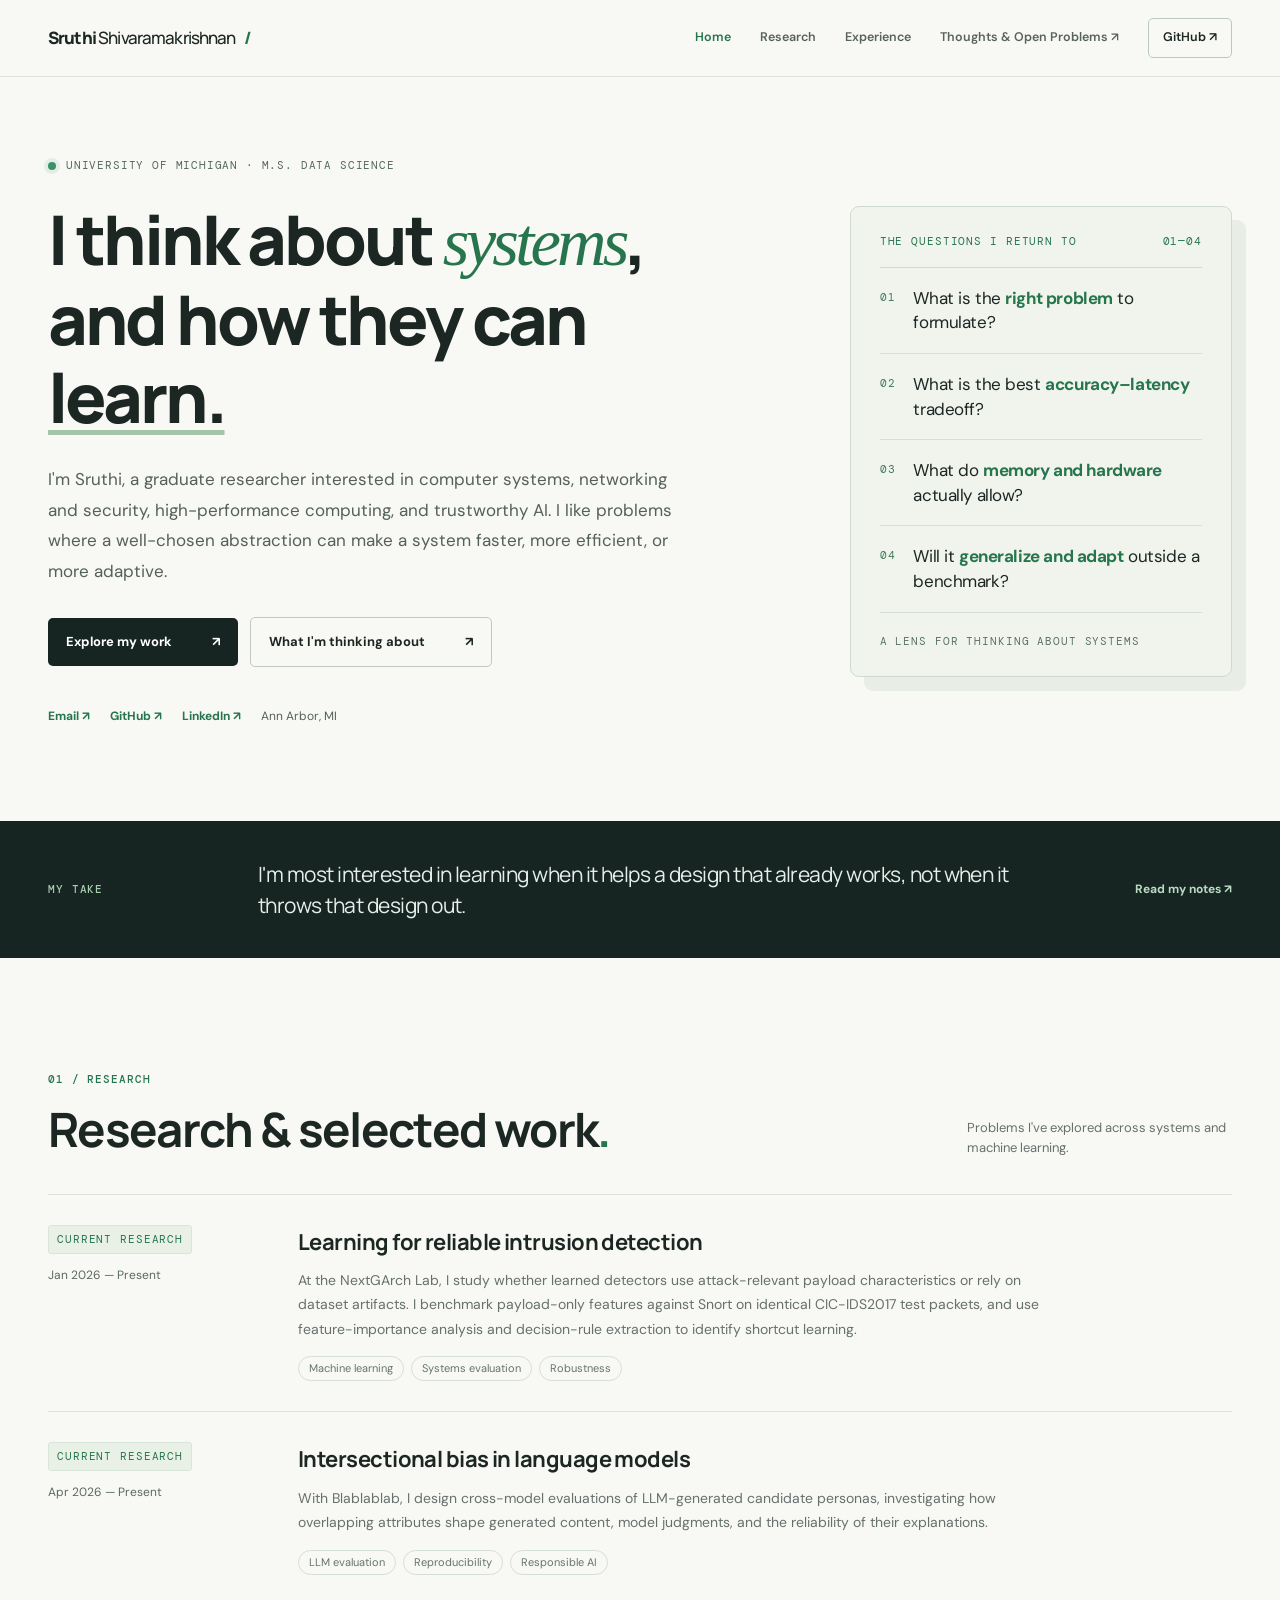
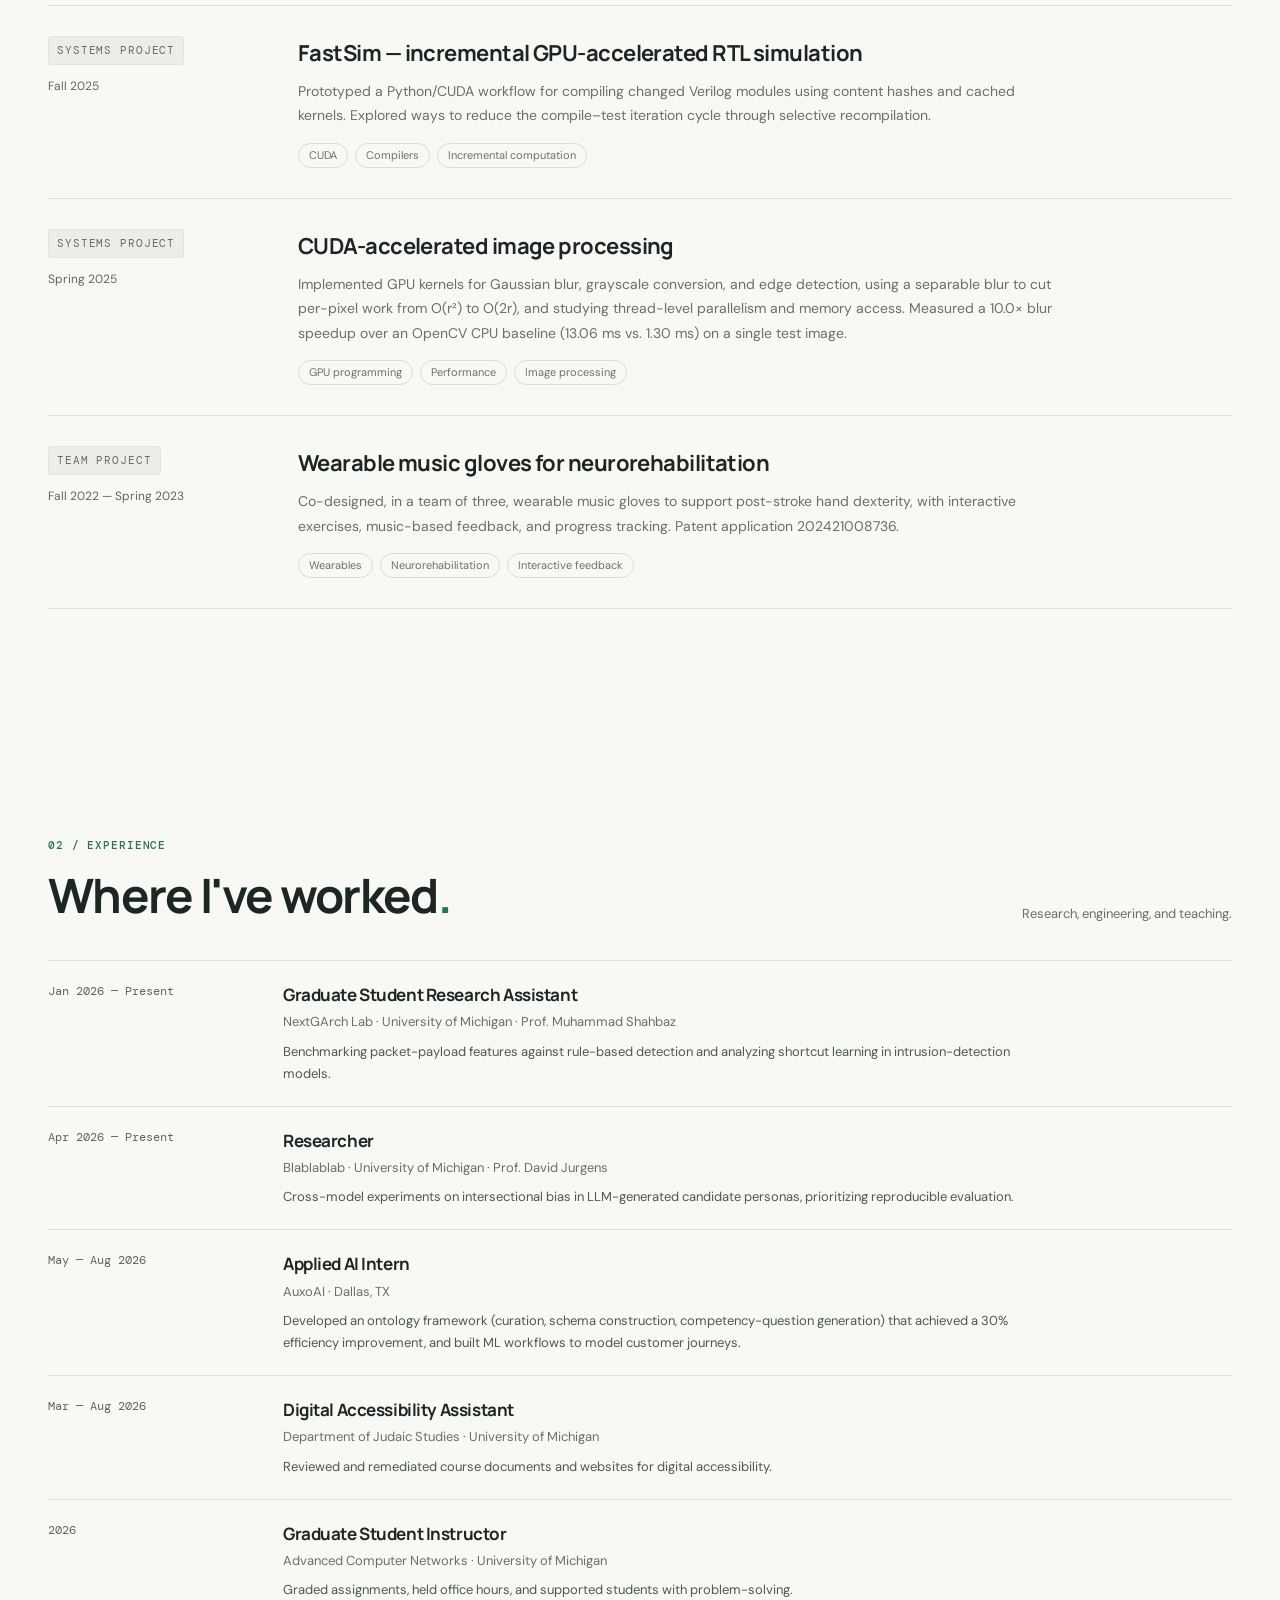
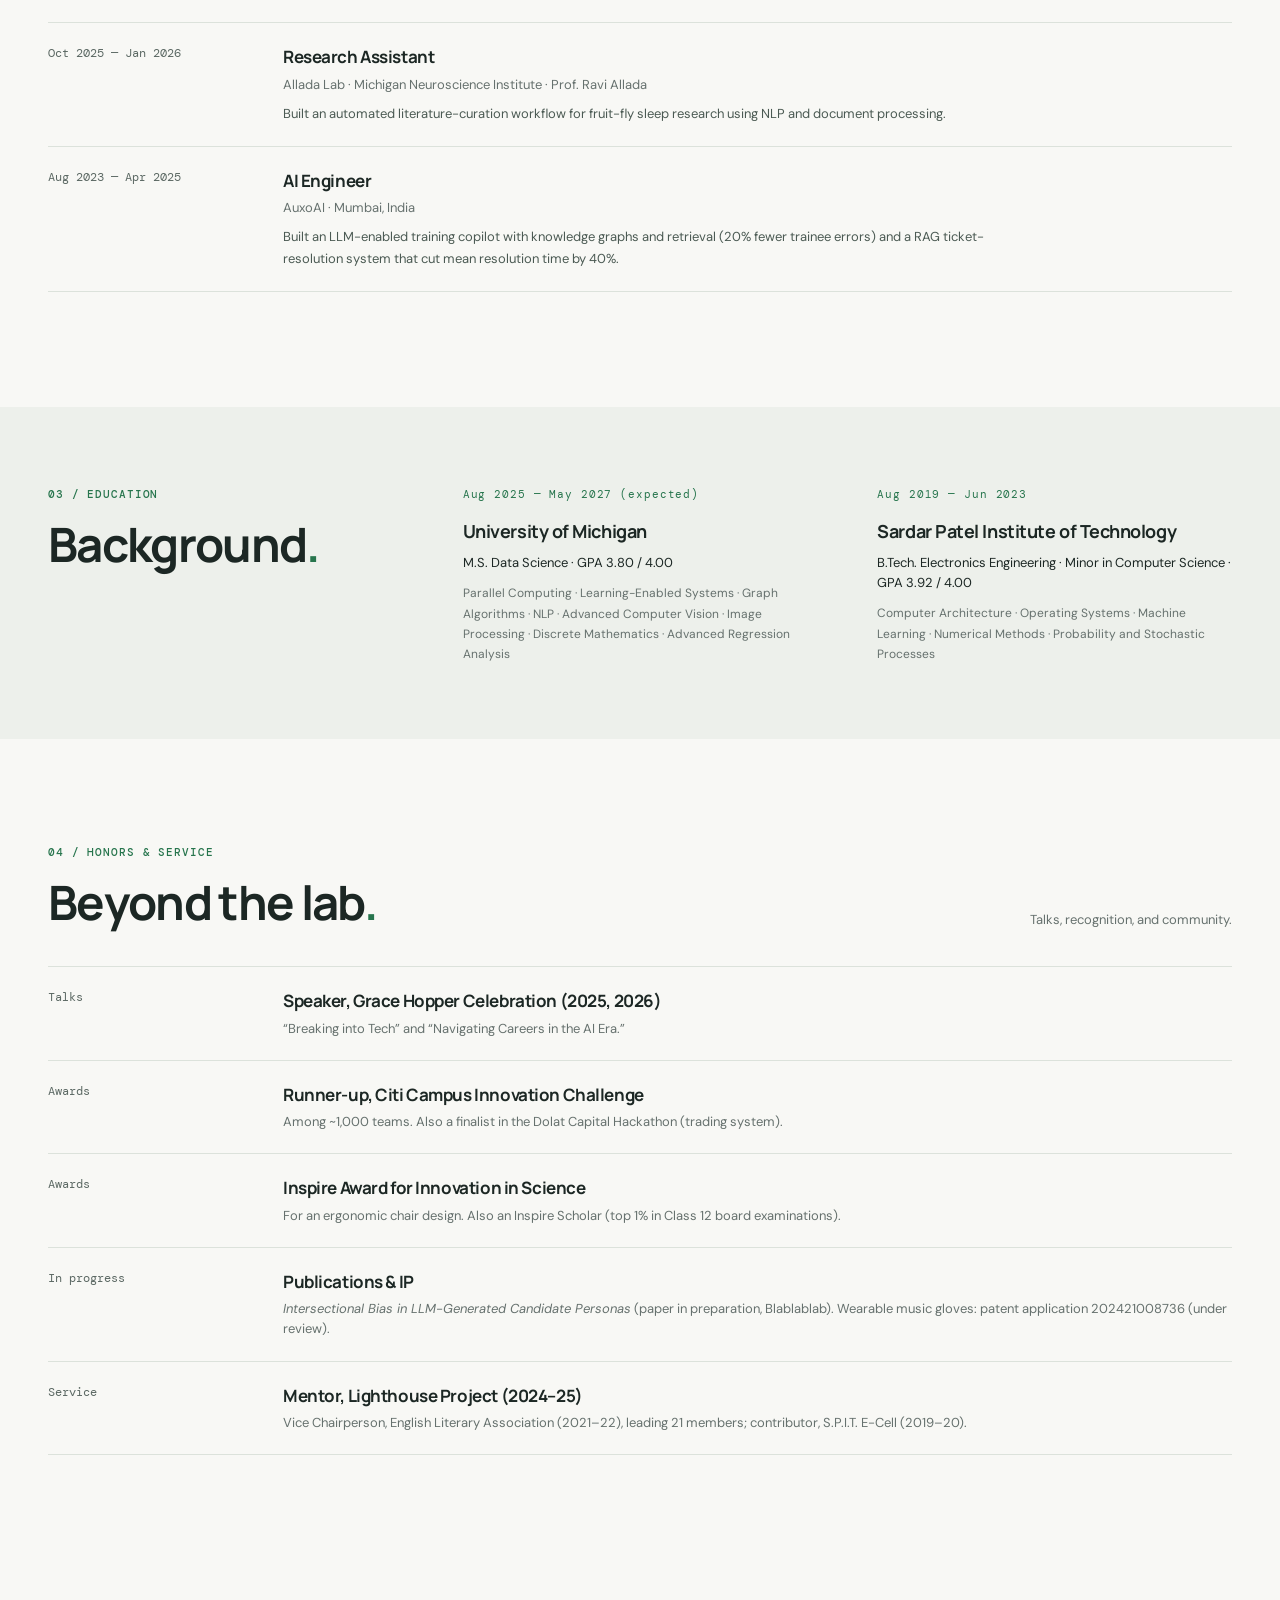
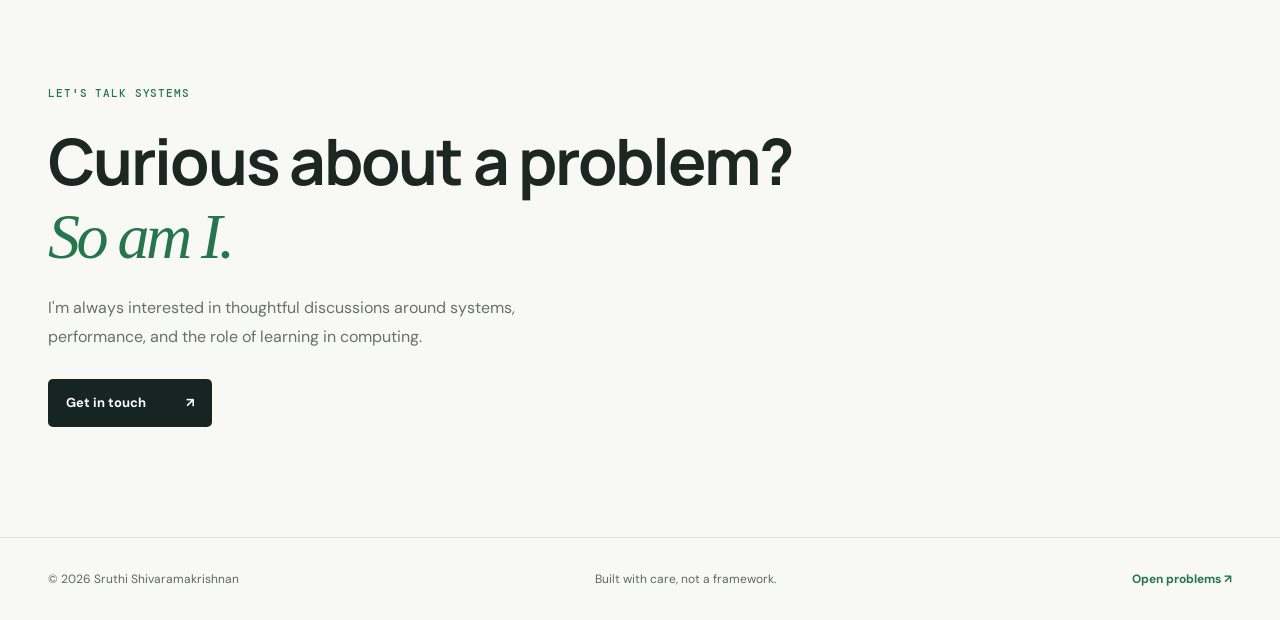
==== index.html @ 0cc1189e "Refactor index.html to remove duplicate header sections" ====
<!doctype html>
<html lang="en">
<head>
<meta charset="utf-8"><meta name="viewport" content="width=device-width,initial-scale=1"><meta name="theme-color" content="#f8f8f5"><meta name="description" content="Sruthi Shivaramakrishnan — systems, learning, and performance research."><meta property="og:title" content="Sruthi Shivaramakrishnan | Systems &amp; Learning"><meta property="og:description" content="Systems, learning, and performance research."><meta property="og:type" content="website"><title>Sruthi Shivaramakrishnan | Systems &amp; Learning</title><link rel="icon" href="data:image/svg+xml,%3Csvg xmlns=%27http://www.w3.org/2000/svg%27 viewBox=%270 0 64 64%27%3E%3Crect width=%2764%27 height=%2764%27 rx=%2714%27 fill=%27%23162521%27/%3E%3Ctext x=%2732%27 y=%2745%27 font-size=%2740%27 font-family=%27Georgia,serif%27 text-anchor=%27middle%27 fill=%27%23a7d7b6%27%3ES%3C/text%3E%3C/svg%3E"><link rel="preconnect" href="https://fonts.googleapis.com"><link rel="preconnect" href="https://fonts.gstatic.com" crossorigin><link rel="stylesheet" href="https://fonts.googleapis.com/css2?family=DM+Sans:wght@400;500;600;700&family=DM+Mono:wght@400;500&family=Manrope:wght@400;500;600;700;800&display=swap"><link rel="stylesheet" href="style.css"><script src="script.js" defer></script>
</head>
<body>
<a class="skip-link" href="#main">Skip to content</a>
<header class="site-header"><div class="header-inner"><a class="wordmark" href="index.html">Sruthi <span>Shivaramakrishnan</span><span class="mark">/</span></a><button class="mobile-toggle" aria-label="Toggle menu" aria-expanded="false" aria-controls="site-nav">Menu <span>☰</span></button><nav class="nav" id="site-nav" aria-label="Main navigation"><a class="active" href="index.html" aria-current="page">Home</a><a href="#research">Research</a><a href="#work">Experience</a><a href="thoughts.html">Thoughts &amp; Open Problems <span class="nav-arrow" aria-hidden="true">↗</span></a><a class="nav-cv" href="https://github.com/sruShiva" target="_blank" rel="noopener">GitHub ↗</a></nav></div></header>
<main id="main">
<section class="hero wrap"><div class="hero-left"><p class="eyebrow"><span class="online-dot"></span> UNIVERSITY OF MICHIGAN · M.S. DATA SCIENCE</p><h1>I think about <em>systems</em>,<br>and how they can <span class="underline-sketch">learn.</span></h1><p class="hero-text">I'm Sruthi, a graduate researcher interested in computer systems, networking and security, high-performance computing, and trustworthy AI. I like problems where a well-chosen abstraction can make a system faster, more efficient, or more adaptive.</p><div class="hero-actions"><a class="button button-dark" href="#research">Explore my work <span aria-hidden="true">↗</span></a><a class="button button-outline" href="thoughts.html">What I'm thinking about <span aria-hidden="true">↗</span></a></div><div class="social-line"><a href="mailto:sruths@umich.edu">Email ↗</a><a href="https://github.com/sruShiva" target="_blank" rel="noopener">GitHub ↗</a><a href="https://linkedin.com/in/sruthi-shivaramakrishnan" target="_blank" rel="noopener">LinkedIn ↗</a><span>Ann Arbor, MI</span></div></div><aside class="hero-aside"><div class="aside-top"><span>THE QUESTIONS I RETURN TO</span><span>01—04</span></div><div class="aside-item"><span class="aside-num">01</span><p>What is the <strong>right problem</strong> to formulate?</p></div><div class="aside-item"><span class="aside-num">02</span><p>What is the best <strong>accuracy–latency</strong> tradeoff?</p></div><div class="aside-item"><span class="aside-num">03</span><p>What do <strong>memory and hardware</strong> actually allow?</p></div><div class="aside-item"><span class="aside-num">04</span><p>Will it <strong>generalize and adapt</strong> outside a benchmark?</p></div><div class="aside-foot">A lens for thinking about systems</div></aside></section>
<section class="quote-band"><div class="wrap"><span class="section-index">MY TAKE</span><p>I'm most interested in learning when it helps a design that already works, not when it throws that design out.</p><a href="thoughts.html">Read my notes <span aria-hidden="true">↗</span></a></div></section>
<section id="research" class="section wrap"><div class="section-header"><div><span class="section-index">01 / RESEARCH</span><h2>Research &amp; selected work<span class="period">.</span></h2></div><p>Problems I've explored across systems and machine learning.</p></div><div class="research-list">
<article class="research-row"><div class="research-meta"><span class="chip">CURRENT RESEARCH</span><span>Jan 2026 — Present</span></div><div><h3>Learning for reliable intrusion detection</h3><p>At the NextGArch Lab, I study whether learned detectors use attack-relevant payload characteristics or rely on dataset artifacts. I benchmark payload-only features against Snort on identical CIC-IDS2017 test packets, and use feature-importance analysis and decision-rule extraction to identify shortcut learning.</p><div class="tags"><span>Machine learning</span><span>Systems evaluation</span><span>Robustness</span></div></div></article>
<article class="research-row"><div class="research-meta"><span class="chip">CURRENT RESEARCH</span><span>Apr 2026 — Present</span></div><div><h3>Intersectional bias in language models</h3><p>With Blablablab, I design cross-model evaluations of LLM-generated candidate personas, investigating how overlapping attributes shape generated content, model judgments, and the reliability of their explanations.</p><div class="tags"><span>LLM evaluation</span><span>Reproducibility</span><span>Responsible AI</span></div></div></article>
<article class="research-row"><div class="research-meta"><span class="chip chip-neutral">SYSTEMS PROJECT</span><span>Fall 2025</span></div><div><h3>FastSim — incremental GPU-accelerated RTL simulation</h3><p>Prototyped a Python/CUDA workflow for compiling changed Verilog modules using content hashes and cached kernels. Explored ways to reduce the compile–test iteration cycle through selective recompilation.</p><div class="tags"><span>CUDA</span><span>Compilers</span><span>Incremental computation</span></div></div></article>
<article class="research-row"><div class="research-meta"><span class="chip chip-neutral">SYSTEMS PROJECT</span><span>Spring 2025</span></div><div><h3>CUDA-accelerated image processing</h3><p>Implemented GPU kernels for Gaussian blur, grayscale conversion, and edge detection, using a separable blur to cut per-pixel work from O(r²) to O(2r), and studying thread-level parallelism and memory access. Measured a 10.0× blur speedup over an OpenCV CPU baseline (13.06 ms vs. 1.30 ms) on a single test image.</p><div class="tags"><span>GPU programming</span><span>Performance</span><span>Image processing</span></div></div></article>
<article class="research-row"><div class="research-meta"><span class="chip chip-neutral">TEAM PROJECT</span><span>Fall 2022 — Spring 2023</span></div><div><h3>Wearable music gloves for neurorehabilitation</h3><p>Co-designed, in a team of three, wearable music gloves to support post-stroke hand dexterity, with interactive exercises, music-based feedback, and progress tracking. Patent application 202421008736.</p><div class="tags"><span>Wearables</span><span>Neurorehabilitation</span><span>Interactive feedback</span></div></div></article>
</div></section>
<section id="work" class="section wrap"><div class="section-header"><div><span class="section-index">02 / EXPERIENCE</span><h2>Where I've worked<span class="period">.</span></h2></div><p>Research, engineering, and teaching.</p></div><div class="timeline"><div class="timeline-row"><span>Jan 2026 — Present</span><div><h3>Graduate Student Research Assistant</h3><p>NextGArch Lab · University of Michigan · Prof. Muhammad Shahbaz</p><p class="role-note">Benchmarking packet-payload features against rule-based detection and analyzing shortcut learning in intrusion-detection models.</p></div></div><div class="timeline-row"><span>Apr 2026 — Present</span><div><h3>Researcher</h3><p>Blablablab · University of Michigan · Prof. David Jurgens</p><p class="role-note">Cross-model experiments on intersectional bias in LLM-generated candidate personas, prioritizing reproducible evaluation.</p></div></div><div class="timeline-row"><span>May — Aug 2026</span><div><h3>Applied AI Intern</h3><p>AuxoAI · Dallas, TX</p><p class="role-note">Developed an ontology framework (curation, schema construction, competency-question generation) that achieved a 30% efficiency improvement, and built ML workflows to model customer journeys.</p></div></div><div class="timeline-row"><span>Mar — Aug 2026</span><div><h3>Digital Accessibility Assistant</h3><p>Department of Judaic Studies · University of Michigan</p><p class="role-note">Reviewed and remediated course documents and websites for digital accessibility.</p></div></div><div class="timeline-row"><span>2026</span><div><h3>Graduate Student Instructor</h3><p>Advanced Computer Networks · University of Michigan</p><p class="role-note">Graded assignments, held office hours, and supported students with problem-solving.</p></div></div><div class="timeline-row"><span>Oct 2025 — Jan 2026</span><div><h3>Research Assistant</h3><p>Allada Lab · Michigan Neuroscience Institute · Prof. Ravi Allada</p><p class="role-note">Built an automated literature-curation workflow for fruit-fly sleep research using NLP and document processing.</p></div></div><div class="timeline-row"><span>Aug 2023 — Apr 2025</span><div><h3>AI Engineer</h3><p>AuxoAI · Mumbai, India</p><p class="role-note">Built an LLM-enabled training copilot with knowledge graphs and retrieval (20% fewer trainee errors) and a RAG ticket-resolution system that cut mean resolution time by 40%.</p></div></div></div></section>
<section class="education-strip"><div class="wrap education-grid"><div><span class="section-index">03 / EDUCATION</span><h2>Background<span class="period">.</span></h2></div><div><span class="edu-date">Aug 2025 — May 2027 (expected)</span><h3>University of Michigan</h3><p>M.S. Data Science · GPA 3.80 / 4.00</p><small>Parallel Computing · Learning-Enabled Systems · Graph Algorithms · NLP · Advanced Computer Vision · Image Processing · Discrete Mathematics · Advanced Regression Analysis</small></div><div><span class="edu-date">Aug 2019 — Jun 2023</span><h3>Sardar Patel Institute of Technology</h3><p>B.Tech. Electronics Engineering · Minor in Computer Science · GPA 3.92 / 4.00</p><small>Computer Architecture · Operating Systems · Machine Learning · Numerical Methods · Probability and Stochastic Processes</small></div></div></section>
<section class="section wrap" id="honors"><div class="section-header"><div><span class="section-index">04 / HONORS &amp; SERVICE</span><h2>Beyond the lab<span class="period">.</span></h2></div><p>Talks, recognition, and community.</p></div><div class="timeline"><div class="timeline-row"><span>Talks</span><div><h3>Speaker, Grace Hopper Celebration (2025, 2026)</h3><p>“Breaking into Tech” and “Navigating Careers in the AI Era.”</p></div></div><div class="timeline-row"><span>Awards</span><div><h3>Runner-up, Citi Campus Innovation Challenge</h3><p>Among ~1,000 teams. Also a finalist in the Dolat Capital Hackathon (trading system).</p></div></div><div class="timeline-row"><span>Awards</span><div><h3>Inspire Award for Innovation in Science</h3><p>For an ergonomic chair design. Also an Inspire Scholar (top 1% in Class 12 board examinations).</p></div></div><div class="timeline-row"><span>In progress</span><div><h3>Publications &amp; IP</h3><p><em>Intersectional Bias in LLM-Generated Candidate Personas</em> (paper in preparation, Blablablab). Wearable music gloves: patent application 202421008736 (under review).</p></div></div><div class="timeline-row"><span>Service</span><div><h3>Mentor, Lighthouse Project (2024–25)</h3><p>Vice Chairperson, English Literary Association (2021–22), leading 21 members; contributor, S.P.I.T. E-Cell (2019–20).</p></div></div></div></section>
<section class="contact wrap"><span class="section-index">LET'S TALK SYSTEMS</span><h2>Curious about a problem?<br><em>So am I.</em></h2><p>I'm always interested in thoughtful discussions around systems, performance, and the role of learning in computing.</p><a class="button button-dark" href="mailto:sruths@umich.edu">Get in touch <span aria-hidden="true">↗</span></a></section>
</main><footer class="footer"><div class="wrap footer-inner"><span>© <span id="year">2026</span> Sruthi Shivaramakrishnan</span><span>Built with care, not a framework.</span><a href="thoughts.html">Open problems <span aria-hidden="true">↗</span></a></div></footer>
</body></html>
---- style.css ----
:root{--bg:#f8f8f5;--paper:#fff;--ink:#1c2724;--muted:#66716e;--line:#dce2db;--green:#27754d;--pale:#e9f1e7;--dark:#162521;--max:1200px}[hidden]{display:none!important}*{box-sizing:border-box}html{scroll-behavior:smooth;scroll-padding-top:90px}body{margin:0;background:var(--bg);color:var(--ink);font-family:'DM Sans',system-ui,sans-serif;font-size:16px;line-height:1.55}a{color:inherit;text-decoration:none}:focus-visible{outline:2px solid var(--green);outline-offset:3px;border-radius:3px}.skip-link{position:absolute;left:16px;top:-60px;z-index:20;background:var(--dark);color:#fff;padding:10px 16px;border-radius:5px;font-size:13px;font-weight:700}.skip-link:focus{top:12px}button,input{font:inherit}button{cursor:pointer}h1,h2,h3,p{margin-top:0}h1,h2,h3{font-family:Manrope,system-ui,sans-serif}h1{letter-spacing:-.045em}h2{letter-spacing:-.035em}h3{letter-spacing:-.025em}.wrap{width:min(var(--max),calc(100% - 96px));margin-inline:auto}.site-header{background:rgba(248,248,245,.95);border-bottom:1px solid var(--line);position:sticky;z-index:10;top:0;backdrop-filter:blur(14px)}.header-inner{width:min(var(--max),calc(100% - 96px));margin-inline:auto;min-height:76px;padding:0;display:flex;align-items:center;justify-content:space-between;gap:26px}.wordmark{font-family:Manrope,sans-serif;font-size:17px;letter-spacing:-.05em;font-weight:800;white-space:nowrap}.wordmark span:not(.mark){font-weight:500}.mark{color:var(--green);margin-left:8px}.nav{display:flex;align-items:center;gap:29px}.nav>a{font-size:12.5px;color:#58635f;white-space:nowrap;font-weight:600;transition:color .2s}.nav>a:hover,.nav>a.active{color:var(--green)}.nav-arrow{font-size:12px}.nav>a.nav-cv{color:var(--ink);border:1px solid #bac9bd;border-radius:5px;padding:9px 14px}.mobile-toggle{display:none;background:none;border:0;color:var(--ink)}.eyebrow,.section-index,.mini-label,.aside-top,.aside-num,.aside-foot,.chip,.calc-light,.card-meta,.thought-rule,.edu-date,.question-status{font-family:'DM Mono',monospace;font-size:11px;letter-spacing:.08em}.section-index{color:var(--green);font-weight:500}.period{color:var(--green)}.hero{min-height:680px;display:grid;grid-template-columns:1.6fr .88fr;gap:9%;align-items:center;padding-top:80px;padding-bottom:96px}.eyebrow{color:#556862;letter-spacing:.075em;display:flex;align-items:center;gap:10px;margin-bottom:27px}.online-dot{width:8px;height:8px;background:#3b9168;border-radius:50%;box-shadow:0 0 0 4px #e5eee6}.hero h1{font-size:clamp(43px,5.35vw,77px);font-weight:800;line-height:1.13;max-width:760px;margin-bottom:28px}.hero h1 em,.lab-copy h2 em,.thoughts-hero h1 em,.manifesto h2 em,.note-outro h2 em,.contact h2 em{font-family:Georgia,'Times New Roman',serif;font-weight:400;color:var(--green);letter-spacing:-.055em}.underline-sketch{text-decoration:underline;text-decoration-color:#a4c5a8;text-decoration-thickness:5px;text-underline-offset:7px}.hero-text{max-width:640px;font-size:17px;line-height:1.8;color:#54605b;margin-bottom:30px}.hero-actions{display:flex;align-items:center;gap:12px;flex-wrap:wrap}.button{display:inline-flex;gap:40px;align-items:center;justify-content:space-between;padding:14px 18px;font-size:13px;font-weight:700;border-radius:5px;transition:transform .18s,background .18s}.button:hover{transform:translateY(-2px)}.button-dark{background:var(--dark);color:white}.button-dark:hover{background:#2d4a3c}.button-outline{border:1px solid #bfc9c1;background:transparent}.social-line{margin-top:40px;display:flex;gap:20px;flex-wrap:wrap;font-size:12px;color:#55615c}.social-line a{color:var(--green);font-weight:700}.hero-aside{border:1px solid #cfdbd0;border-radius:9px;background:#f0f4ed;padding:26px 29px;box-shadow:14px 14px 0 #e8eee6;max-width:420px}.aside-top span:last-child{white-space:nowrap}.aside-top{display:flex;justify-content:space-between;gap:12px;color:var(--green);padding-bottom:17px;border-bottom:1px solid #ccdbcc}.aside-item{display:flex;gap:18px;padding:18px 0;border-bottom:1px solid #d5e0d4}.aside-num{color:#3f7a58;padding-top:3px}.aside-item p{font-size:17px;letter-spacing:-.025em;line-height:1.45;margin:0}.aside-item strong{color:var(--green)}.aside-foot{padding-top:20px;color:#5c7365;text-transform:uppercase}.quote-band{background:var(--dark);color:#e6eee9;padding:38px 0}.quote-band .wrap{display:flex;align-items:center;gap:60px}.quote-band .section-index{color:#a6cbb1;min-width:150px}.quote-band p{font-size:21px;font-family:Manrope,sans-serif;line-height:1.45;letter-spacing:-.025em;margin:0;flex:1}.quote-band p em{color:#a7d7b6;font-family:Georgia,serif}.quote-band a{white-space:nowrap;color:#bbdac5;font-size:12px;font-weight:700}.section{padding:108px 0 115px}.section-header{display:flex;align-items:flex-end;justify-content:space-between;gap:30px;margin-bottom:36px}.section-header h2,.education-grid h2{font-size:clamp(32px,3.7vw,48px);line-height:1.2;margin:10px 0 0}.section-header>p{font-size:13px;max-width:265px;margin:0;color:var(--muted)}.research-list{border-top:1px solid var(--line)}.research-row{display:grid;grid-template-columns:220px 1fr;gap:30px;padding:30px 0;border-bottom:1px solid var(--line)}.research-meta{display:flex;flex-direction:column;gap:12px;align-items:flex-start;color:#5b6863;font-size:12px}.chip{color:var(--green);background:var(--pale);border:1px solid #d7e6d8;border-radius:3px;padding:5px 8px;font-size:11px}.chip-neutral{color:#666c64;background:#ecede7;border-color:#e3e4dc}.research-row h3{font-size:22px;margin-bottom:9px}.research-row p{max-width:760px;color:var(--muted);font-size:14px;line-height:1.75;margin-bottom:15px}.tags{display:flex;gap:7px;flex-wrap:wrap}.tags span{border:1px solid #d6dfd7;padding:3px 10px;border-radius:30px;font-size:11px;color:#65756b}.lab-section{background:#e9eee8;padding:92px 0}.lab-layout{display:grid;grid-template-columns:.85fr 1.15fr;gap:9%;align-items:center}.lab-copy h2{font-size:clamp(38px,4vw,57px);line-height:1.2;margin:22px 0}.lab-copy>p{color:#59685f;max-width:390px;line-height:1.8}.lab-copy .lab-note{border-left:2px solid var(--green);padding-left:17px;font-size:12px;margin-top:35px}.calculator{background:var(--paper);border:1px solid #d3ddd4;border-radius:9px;box-shadow:0 15px 50px #23372a0d;overflow:hidden}.calc-head{display:flex;justify-content:space-between;align-items:center;padding:23px 27px;border-bottom:1px solid var(--line)}.mini-label{color:var(--green);font-size:11px}.calc-head h3{font-size:19px;margin:4px 0 0}.calc-light{color:var(--green);font-size:11px}.controls{padding:25px 27px 6px;display:grid;gap:11px}.controls label{display:flex;justify-content:space-between;gap:10px;font-size:12px;color:#55615c}.controls label strong{color:var(--ink);font-weight:700}.controls input[type=range]{width:100%;accent-color:var(--green);margin:0 0 11px;cursor:pointer}.metric-grid{display:grid;grid-template-columns:repeat(3,1fr);margin:7px 27px 0;border-top:1px solid var(--line);border-bottom:1px solid var(--line)}.metric{padding:21px 10px 20px 0}.metric+.metric{padding-left:18px;border-left:1px solid var(--line)}.metric span{display:block;color:#55645a;font-size:11px;margin-bottom:6px}.metric strong{font-family:Manrope;font-size:26px;letter-spacing:-.06em}.metric small{font-size:12px;color:#5f6b65;font-weight:500}.calc-footer{padding:17px 27px 24px;display:flex;align-items:center;justify-content:space-between;gap:20px}.calc-footer span{max-width:380px;font-size:11px;line-height:1.5;color:#5f6b65}.calc-footer button{border:0;background:none;font-size:12px;color:var(--green);font-weight:700;white-space:nowrap}.timeline{border-top:1px solid var(--line)}.timeline-row{display:grid;grid-template-columns:210px 1fr;gap:25px;padding:21px 0;border-bottom:1px solid var(--line)}.timeline-row>span{font-family:'DM Mono',monospace;font-size:12px;color:#5b6863}.timeline-row h3{font-size:17px;margin:0 0 4px}.timeline-row p{font-size:13px;color:var(--muted);margin:0}.timeline-row p.role-note{margin-top:8px;max-width:760px;line-height:1.7;color:#4b5a53}#honors{padding-top:100px}.education-strip{background:#edf0eb;padding:74px 0}.education-grid{display:grid;grid-template-columns:1fr 1fr 1fr;gap:60px}.education-grid h3{font-size:18px;margin:12px 0 7px}.education-grid p{font-size:13px;margin:0 0 10px}.education-grid small{font-size:12px;color:var(--muted);line-height:1.7;display:block}.edu-date{color:var(--green)}.contact{padding-top:110px;padding-bottom:110px}.contact h2{font-size:clamp(39px,5vw,67px);line-height:1.14;margin:20px 0}.contact p{max-width:540px;color:var(--muted);line-height:1.8}.contact .button{margin-top:12px}.footer{border-top:1px solid var(--line)}.footer-inner{min-height:82px;display:flex;align-items:center;justify-content:space-between;gap:15px;color:#5b6863;font-size:12px}.footer a{color:var(--green);font-weight:700}
/* Thoughts page */.thoughts-hero{padding-top:95px;padding-bottom:57px}.thoughts-hero h1{font-size:clamp(58px,8vw,116px);line-height:1.05;margin:22px 0 30px}.thoughts-hero>p{max-width:650px;font-size:18px;color:var(--muted);line-height:1.8;margin-bottom:52px}.thought-rule{border-top:1px solid var(--line);padding-top:17px;display:flex;justify-content:space-between;color:#5b6863}.manifesto{display:grid;grid-template-columns:220px 1fr;gap:65px;padding-top:64px;padding-bottom:100px}.manifesto-side p{font-size:13px;color:var(--muted);margin-top:16px;max-width:175px}.manifesto-body h2{font-size:clamp(27px,3.5vw,44px);max-width:830px;line-height:1.32;margin-bottom:25px}.manifesto-body>p{font-size:15px;line-height:1.85;color:var(--muted);max-width:790px}.principles{display:grid;grid-template-columns:1fr 1fr;gap:37px 50px;border-top:1px solid var(--line);padding-top:38px;margin:40px 0}.principles>div>span{font-family:'DM Mono',monospace;color:var(--green);font-size:12px}.principles h3{font-size:18px;margin:11px 0 8px}.principles p{font-size:13px;line-height:1.7;color:var(--muted)}.manifesto-body .manifesto-close{background:#edf2ea;border-left:3px solid var(--green);padding:21px 24px;color:var(--ink);font-size:14px}.problems-section{padding:92px 0 105px;background:#edf0eb}.filter-row{display:flex;gap:9px;flex-wrap:wrap;margin-bottom:28px}.filter{padding:10px 15px;background:transparent;border:1px solid #cbd7cc;border-radius:5px;color:#536259;font-size:12px;font-weight:700}.filter.active,.filter:hover{background:var(--dark);color:#fff;border-color:var(--dark)}.problem-grid{display:grid;grid-template-columns:repeat(3,1fr);gap:16px}.problem-card{background:#fff;border:1px solid #d9e1da;border-radius:7px;padding:25px;display:flex;flex-direction:column;min-height:330px;transition:transform .2s,box-shadow .2s}.problem-card:hover{transform:translateY(-3px);box-shadow:0 14px 35px #18382510}.problem-card.featured{background:#e1ece1;border-color:#c7d9c7}.card-meta{display:flex;justify-content:space-between;gap:10px;color:var(--green);font-size:11px}.question-status{border:1px solid #c9dacc;color:#3f6b55;border-radius:2px;padding:2px 6px;font-size:11px;white-space:nowrap}.problem-card h3{font-size:21px;line-height:1.38;margin:25px 0 13px}.problem-card h3 em{font-family:Georgia,serif;color:var(--green);font-weight:400}.problem-card>p{color:#55645a;font-size:13px;line-height:1.72;margin:0 0 20px}.problem-bottom{margin-top:auto;border-top:1px solid #d9e5da;padding-top:17px;display:flex;justify-content:space-between;align-items:center;gap:10px;font-size:11px;color:var(--green)}.no-results{color:var(--muted);margin-top:30px}.note-outro{padding-top:110px;padding-bottom:115px}.note-outro h2{font-size:clamp(36px,5vw,66px);margin:20px 0}.note-outro p{max-width:570px;color:var(--muted);line-height:1.75}.note-outro .button{margin-top:15px}
@media(max-width:1100px){.header-inner{width:calc(100% - 56px)}.nav{gap:15px}.nav>a{font-size:11px}.wrap{width:min(var(--max),calc(100% - 56px))}.hero{gap:5%}.hero h1{font-size:clamp(40px,5vw,64px)}.aside-item p{font-size:15px}.problem-grid{grid-template-columns:repeat(2,1fr)}}
@media(min-width:781px) and (max-width:860px){.nav{gap:11px}.nav>a.nav-cv{padding:8px 10px}.header-inner{gap:14px}.wordmark{font-size:15px}}
@media(max-width:780px){.header-inner{min-height:66px}.nav{padding-left:28px!important;padding-right:28px!important}.mobile-toggle{display:flex;gap:7px;align-items:center;font-size:13px;font-weight:700}.nav{display:none;position:absolute;top:66px;left:0;right:0;flex-direction:column;align-items:stretch;background:var(--bg);padding:20px 28px;border-bottom:1px solid var(--line);gap:0;box-shadow:0 15px 25px #0000000a}.nav.open{display:flex}.nav>a{padding:11px 0;font-size:13px}.nav>a.nav-cv{border:0;padding:11px 0}.hero{grid-template-columns:1fr;min-height:auto;padding-top:65px;padding-bottom:85px;gap:45px}.hero-aside{max-width:none}.quote-band .wrap{display:block}.quote-band p{margin:15px 0}.quote-band a{display:inline-block}.section{padding:75px 0}.section-header{display:block}.section-header>p{margin-top:15px}.research-row{grid-template-columns:1fr;gap:14px}.research-meta{grid-column:1/-1;flex-direction:row;align-items:center;gap:15px}.lab-layout{grid-template-columns:1fr;gap:30px}.timeline-row{grid-template-columns:150px 1fr}.education-grid{grid-template-columns:1fr 1fr;gap:35px}.education-grid>div:first-child{grid-column:1/-1}.manifesto{grid-template-columns:1fr;gap:15px}.manifesto-side p{max-width:none}.thoughts-hero{padding-top:68px}.problem-grid{grid-template-columns:1fr 1fr}.problem-card{min-height:340px}.footer-inner{flex-wrap:wrap;padding:23px 0}}
@media(max-width:540px){.wrap{width:calc(100% - 38px)}.header-inner{width:calc(100% - 38px)}.nav{padding-left:19px!important;padding-right:19px!important}.wordmark{font-size:14px}.hero h1{font-size:43px}.hero-text{font-size:15px}.hero-actions{align-items:stretch;flex-direction:column}.hero-actions .button{width:100%}.social-line{gap:12px}.aside-item p{font-size:16px}.research-row h3{font-size:19px}.metric-grid{grid-template-columns:1fr 1fr}.metric:last-child{grid-column:1/-1;border-left:0;border-top:1px solid var(--line);padding-left:0}.metric strong{font-size:25px}.calc-footer{align-items:flex-start}.timeline-row{grid-template-columns:1fr;gap:6px}.education-grid{grid-template-columns:1fr}.education-grid>div:first-child{grid-column:auto}.principles{grid-template-columns:1fr;gap:20px}.problem-grid{grid-template-columns:1fr}.problem-card{min-height:280px}.thoughts-hero h1{font-size:60px}.thoughts-hero>p{font-size:15px}.thought-rule{font-size:10px;gap:12px;flex-wrap:wrap}.footer-inner{display:grid;gap:8px}.quote-band p{font-size:18px}}
@media(prefers-reduced-motion:reduce){*,*:before,*:after{scroll-behavior:auto!important;transition:none!important}}
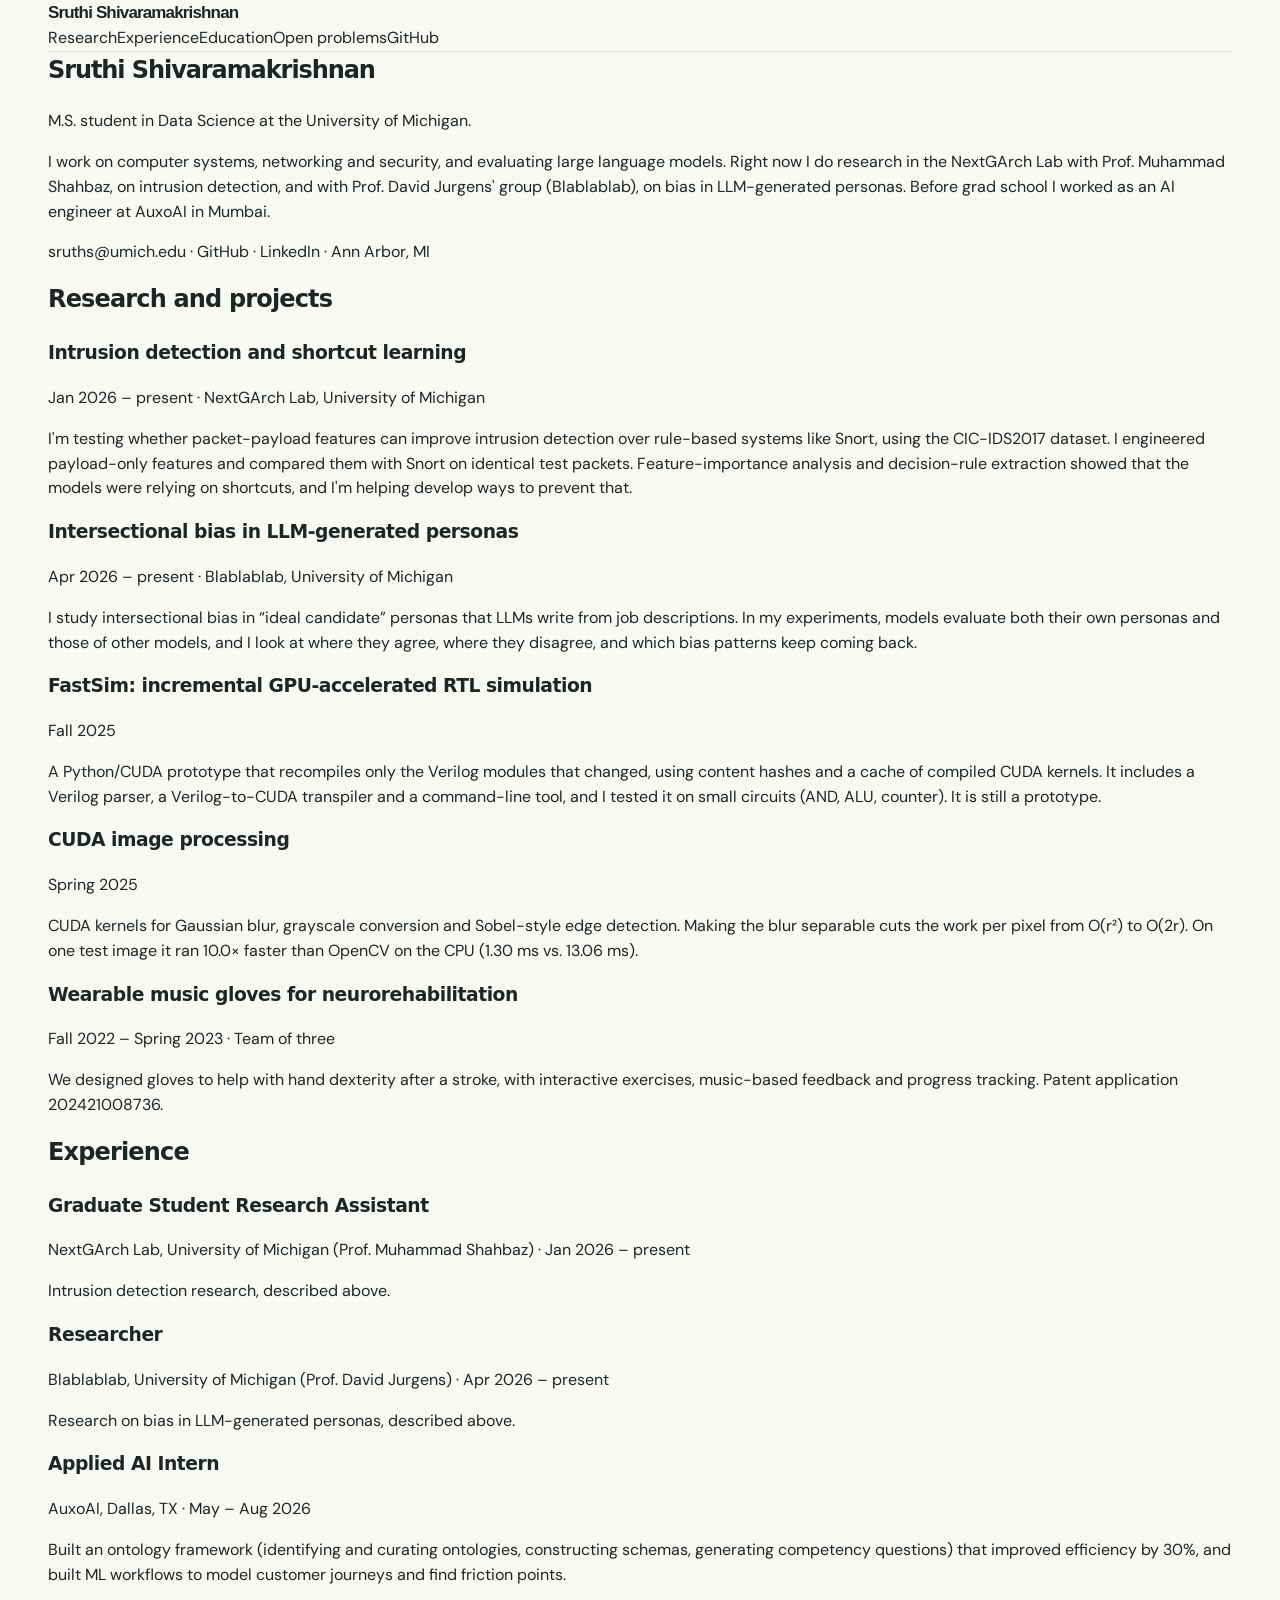
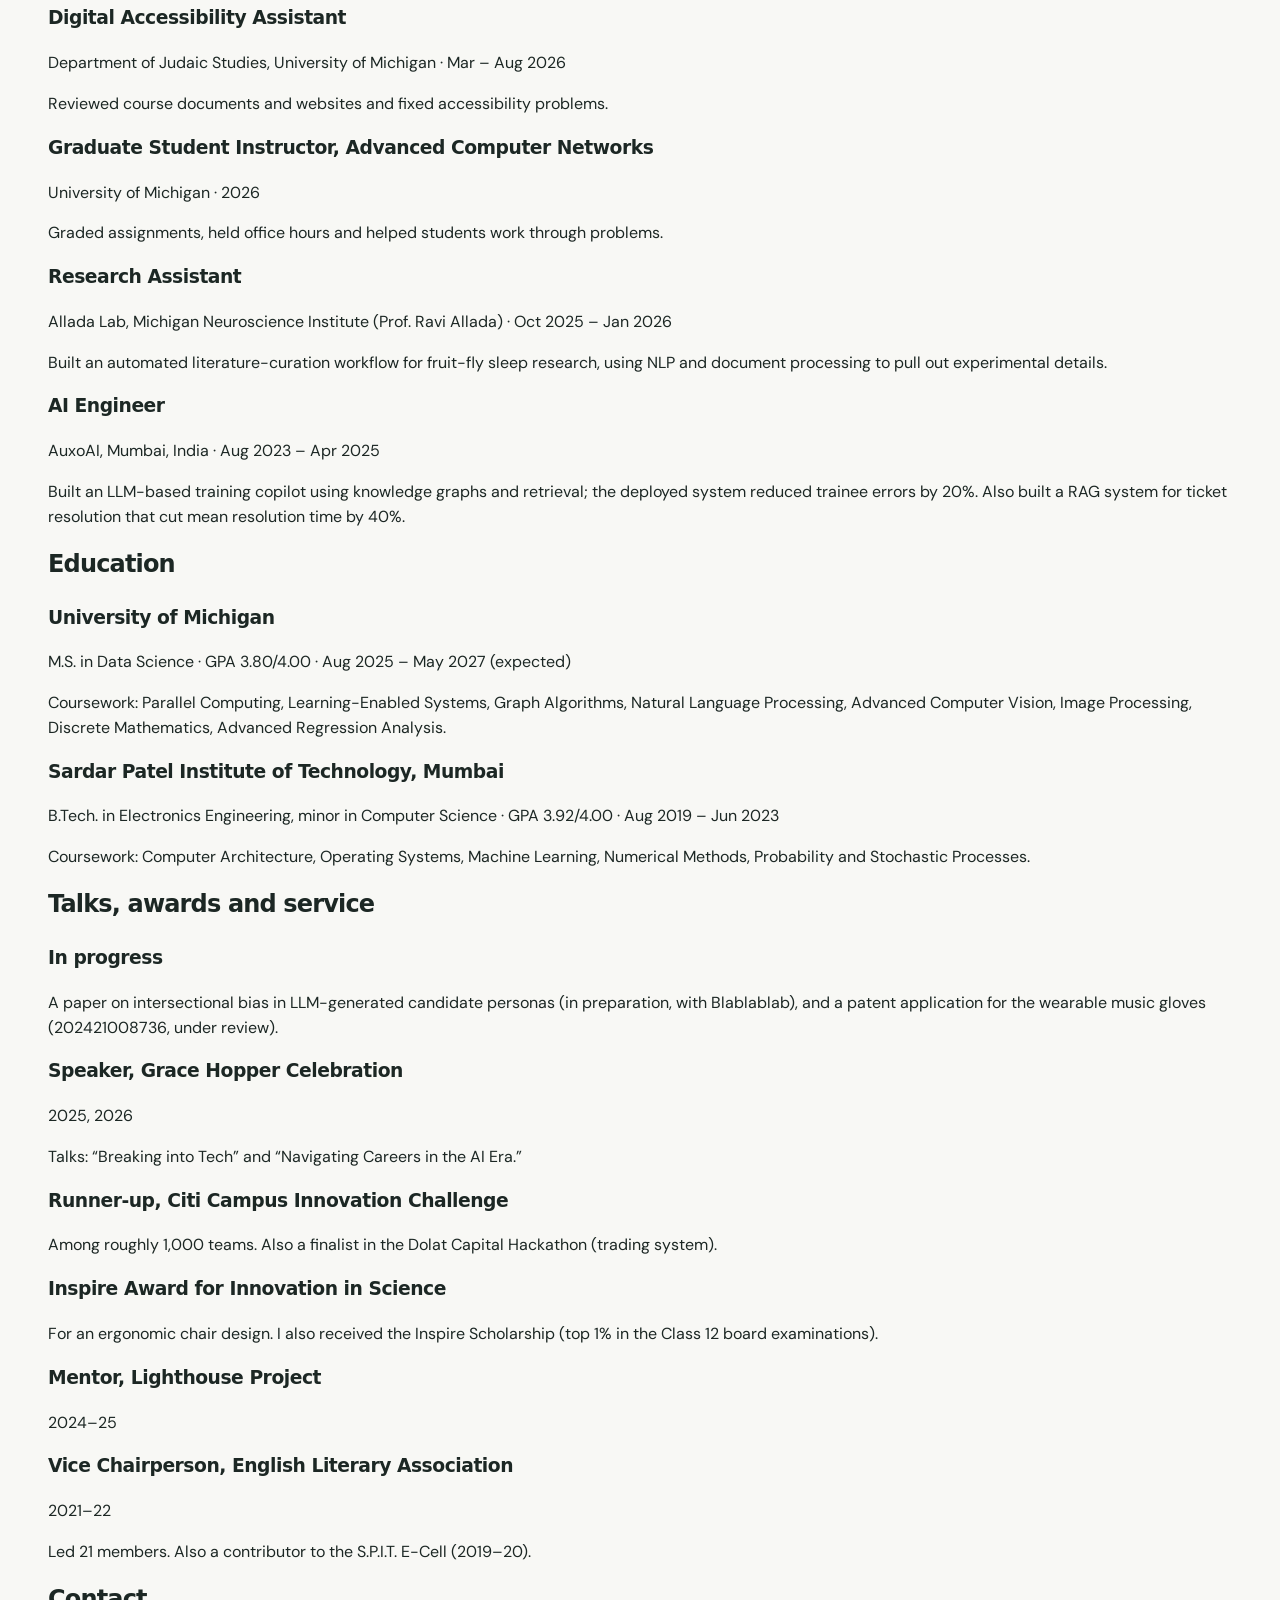
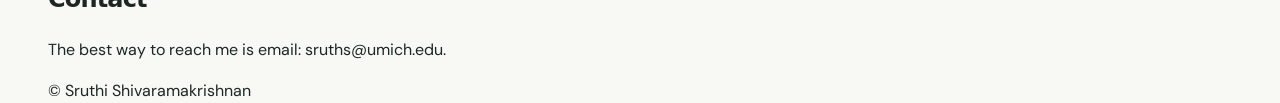
==== commit 394057f6: "Refactor index.html to remove duplicate meta tags Merged duplicate meta tags and updated content for" ====
--- a/index.html
+++ b/index.html
@@ -1,24 +1,57 @@
 <!doctype html>
 <html lang="en">
 <head>
-<meta charset="utf-8"><meta name="viewport" content="width=device-width,initial-scale=1"><meta name="theme-color" content="#f8f8f5"><meta name="description" content="Sruthi Shivaramakrishnan — systems, learning, and performance research."><meta property="og:title" content="Sruthi Shivaramakrishnan | Systems &amp; Learning"><meta property="og:description" content="Systems, learning, and performance research."><meta property="og:type" content="website"><title>Sruthi Shivaramakrishnan | Systems &amp; Learning</title><link rel="icon" href="data:image/svg+xml,%3Csvg xmlns=%27http://www.w3.org/2000/svg%27 viewBox=%270 0 64 64%27%3E%3Crect width=%2764%27 height=%2764%27 rx=%2714%27 fill=%27%23162521%27/%3E%3Ctext x=%2732%27 y=%2745%27 font-size=%2740%27 font-family=%27Georgia,serif%27 text-anchor=%27middle%27 fill=%27%23a7d7b6%27%3ES%3C/text%3E%3C/svg%3E"><link rel="preconnect" href="https://fonts.googleapis.com"><link rel="preconnect" href="https://fonts.gstatic.com" crossorigin><link rel="stylesheet" href="https://fonts.googleapis.com/css2?family=DM+Sans:wght@400;500;600;700&family=DM+Mono:wght@400;500&family=Manrope:wght@400;500;600;700;800&display=swap"><link rel="stylesheet" href="style.css"><script src="script.js" defer></script>
+<meta charset="utf-8">
+<meta name="viewport" content="width=device-width,initial-scale=1">
+<title>Sruthi Shivaramakrishnan</title>
+<meta name="description" content="Sruthi Shivaramakrishnan: M.S. student in Data Science at the University of Michigan, working on computer systems, networking and security, and LLM evaluation.">
+<link rel="icon" href="data:image/svg+xml,%3Csvg xmlns=%27http://www.w3.org/2000/svg%27 viewBox=%270 0 64 64%27%3E%3Crect width=%2764%27 height=%2764%27 rx=%2714%27 fill=%27%23162521%27/%3E%3Ctext x=%2732%27 y=%2745%27 font-size=%2740%27 font-family=%27Georgia,serif%27 text-anchor=%27middle%27 fill=%27%23a7d7b6%27%3ES%3C/text%3E%3C/svg%3E">
+<link rel="preconnect" href="https://fonts.googleapis.com"><link rel="preconnect" href="https://fonts.gstatic.com" crossorigin>
+<link rel="stylesheet" href="https://fonts.googleapis.com/css2?family=DM+Sans:ital,wght@0,400;0,500;0,600;1,400&display=swap">
+<link rel="stylesheet" href="style.css">
 </head>
 <body>
 <a class="skip-link" href="#main">Skip to content</a>
-<header class="site-header"><div class="header-inner"><a class="wordmark" href="index.html">Sruthi <span>Shivaramakrishnan</span><span class="mark">/</span></a><button class="mobile-toggle" aria-label="Toggle menu" aria-expanded="false" aria-controls="site-nav">Menu <span>☰</span></button><nav class="nav" id="site-nav" aria-label="Main navigation"><a class="active" href="index.html" aria-current="page">Home</a><a href="#research">Research</a><a href="#work">Experience</a><a href="thoughts.html">Thoughts &amp; Open Problems <span class="nav-arrow" aria-hidden="true">↗</span></a><a class="nav-cv" href="https://github.com/sruShiva" target="_blank" rel="noopener">GitHub ↗</a></nav></div></header>
-<main id="main">
-<section class="hero wrap"><div class="hero-left"><p class="eyebrow"><span class="online-dot"></span> UNIVERSITY OF MICHIGAN · M.S. DATA SCIENCE</p><h1>I think about <em>systems</em>,<br>and how they can <span class="underline-sketch">learn.</span></h1><p class="hero-text">I'm Sruthi, a graduate researcher interested in computer systems, networking and security, high-performance computing, and trustworthy AI. I like problems where a well-chosen abstraction can make a system faster, more efficient, or more adaptive.</p><div class="hero-actions"><a class="button button-dark" href="#research">Explore my work <span aria-hidden="true">↗</span></a><a class="button button-outline" href="thoughts.html">What I'm thinking about <span aria-hidden="true">↗</span></a></div><div class="social-line"><a href="mailto:sruths@umich.edu">Email ↗</a><a href="https://github.com/sruShiva" target="_blank" rel="noopener">GitHub ↗</a><a href="https://linkedin.com/in/sruthi-shivaramakrishnan" target="_blank" rel="noopener">LinkedIn ↗</a><span>Ann Arbor, MI</span></div></div><aside class="hero-aside"><div class="aside-top"><span>THE QUESTIONS I RETURN TO</span><span>01—04</span></div><div class="aside-item"><span class="aside-num">01</span><p>What is the <strong>right problem</strong> to formulate?</p></div><div class="aside-item"><span class="aside-num">02</span><p>What is the best <strong>accuracy–latency</strong> tradeoff?</p></div><div class="aside-item"><span class="aside-num">03</span><p>What do <strong>memory and hardware</strong> actually allow?</p></div><div class="aside-item"><span class="aside-num">04</span><p>Will it <strong>generalize and adapt</strong> outside a benchmark?</p></div><div class="aside-foot">A lens for thinking about systems</div></aside></section>
-<section class="quote-band"><div class="wrap"><span class="section-index">MY TAKE</span><p>I'm most interested in learning when it helps a design that already works, not when it throws that design out.</p><a href="thoughts.html">Read my notes <span aria-hidden="true">↗</span></a></div></section>
-<section id="research" class="section wrap"><div class="section-header"><div><span class="section-index">01 / RESEARCH</span><h2>Research &amp; selected work<span class="period">.</span></h2></div><p>Problems I've explored across systems and machine learning.</p></div><div class="research-list">
-<article class="research-row"><div class="research-meta"><span class="chip">CURRENT RESEARCH</span><span>Jan 2026 — Present</span></div><div><h3>Learning for reliable intrusion detection</h3><p>At the NextGArch Lab, I study whether learned detectors use attack-relevant payload characteristics or rely on dataset artifacts. I benchmark payload-only features against Snort on identical CIC-IDS2017 test packets, and use feature-importance analysis and decision-rule extraction to identify shortcut learning.</p><div class="tags"><span>Machine learning</span><span>Systems evaluation</span><span>Robustness</span></div></div></article>
-<article class="research-row"><div class="research-meta"><span class="chip">CURRENT RESEARCH</span><span>Apr 2026 — Present</span></div><div><h3>Intersectional bias in language models</h3><p>With Blablablab, I design cross-model evaluations of LLM-generated candidate personas, investigating how overlapping attributes shape generated content, model judgments, and the reliability of their explanations.</p><div class="tags"><span>LLM evaluation</span><span>Reproducibility</span><span>Responsible AI</span></div></div></article>
-<article class="research-row"><div class="research-meta"><span class="chip chip-neutral">SYSTEMS PROJECT</span><span>Fall 2025</span></div><div><h3>FastSim — incremental GPU-accelerated RTL simulation</h3><p>Prototyped a Python/CUDA workflow for compiling changed Verilog modules using content hashes and cached kernels. Explored ways to reduce the compile–test iteration cycle through selective recompilation.</p><div class="tags"><span>CUDA</span><span>Compilers</span><span>Incremental computation</span></div></div></article>
-<article class="research-row"><div class="research-meta"><span class="chip chip-neutral">SYSTEMS PROJECT</span><span>Spring 2025</span></div><div><h3>CUDA-accelerated image processing</h3><p>Implemented GPU kernels for Gaussian blur, grayscale conversion, and edge detection, using a separable blur to cut per-pixel work from O(r²) to O(2r), and studying thread-level parallelism and memory access. Measured a 10.0× blur speedup over an OpenCV CPU baseline (13.06 ms vs. 1.30 ms) on a single test image.</p><div class="tags"><span>GPU programming</span><span>Performance</span><span>Image processing</span></div></div></article>
-<article class="research-row"><div class="research-meta"><span class="chip chip-neutral">TEAM PROJECT</span><span>Fall 2022 — Spring 2023</span></div><div><h3>Wearable music gloves for neurorehabilitation</h3><p>Co-designed, in a team of three, wearable music gloves to support post-stroke hand dexterity, with interactive exercises, music-based feedback, and progress tracking. Patent application 202421008736.</p><div class="tags"><span>Wearables</span><span>Neurorehabilitation</span><span>Interactive feedback</span></div></div></article>
-</div></section>
-<section id="work" class="section wrap"><div class="section-header"><div><span class="section-index">02 / EXPERIENCE</span><h2>Where I've worked<span class="period">.</span></h2></div><p>Research, engineering, and teaching.</p></div><div class="timeline"><div class="timeline-row"><span>Jan 2026 — Present</span><div><h3>Graduate Student Research Assistant</h3><p>NextGArch Lab · University of Michigan · Prof. Muhammad Shahbaz</p><p class="role-note">Benchmarking packet-payload features against rule-based detection and analyzing shortcut learning in intrusion-detection models.</p></div></div><div class="timeline-row"><span>Apr 2026 — Present</span><div><h3>Researcher</h3><p>Blablablab · University of Michigan · Prof. David Jurgens</p><p class="role-note">Cross-model experiments on intersectional bias in LLM-generated candidate personas, prioritizing reproducible evaluation.</p></div></div><div class="timeline-row"><span>May — Aug 2026</span><div><h3>Applied AI Intern</h3><p>AuxoAI · Dallas, TX</p><p class="role-note">Developed an ontology framework (curation, schema construction, competency-question generation) that achieved a 30% efficiency improvement, and built ML workflows to model customer journeys.</p></div></div><div class="timeline-row"><span>Mar — Aug 2026</span><div><h3>Digital Accessibility Assistant</h3><p>Department of Judaic Studies · University of Michigan</p><p class="role-note">Reviewed and remediated course documents and websites for digital accessibility.</p></div></div><div class="timeline-row"><span>2026</span><div><h3>Graduate Student Instructor</h3><p>Advanced Computer Networks · University of Michigan</p><p class="role-note">Graded assignments, held office hours, and supported students with problem-solving.</p></div></div><div class="timeline-row"><span>Oct 2025 — Jan 2026</span><div><h3>Research Assistant</h3><p>Allada Lab · Michigan Neuroscience Institute · Prof. Ravi Allada</p><p class="role-note">Built an automated literature-curation workflow for fruit-fly sleep research using NLP and document processing.</p></div></div><div class="timeline-row"><span>Aug 2023 — Apr 2025</span><div><h3>AI Engineer</h3><p>AuxoAI · Mumbai, India</p><p class="role-note">Built an LLM-enabled training copilot with knowledge graphs and retrieval (20% fewer trainee errors) and a RAG ticket-resolution system that cut mean resolution time by 40%.</p></div></div></div></section>
-<section class="education-strip"><div class="wrap education-grid"><div><span class="section-index">03 / EDUCATION</span><h2>Background<span class="period">.</span></h2></div><div><span class="edu-date">Aug 2025 — May 2027 (expected)</span><h3>University of Michigan</h3><p>M.S. Data Science · GPA 3.80 / 4.00</p><small>Parallel Computing · Learning-Enabled Systems · Graph Algorithms · NLP · Advanced Computer Vision · Image Processing · Discrete Mathematics · Advanced Regression Analysis</small></div><div><span class="edu-date">Aug 2019 — Jun 2023</span><h3>Sardar Patel Institute of Technology</h3><p>B.Tech. Electronics Engineering · Minor in Computer Science · GPA 3.92 / 4.00</p><small>Computer Architecture · Operating Systems · Machine Learning · Numerical Methods · Probability and Stochastic Processes</small></div></div></section>
-<section class="section wrap" id="honors"><div class="section-header"><div><span class="section-index">04 / HONORS &amp; SERVICE</span><h2>Beyond the lab<span class="period">.</span></h2></div><p>Talks, recognition, and community.</p></div><div class="timeline"><div class="timeline-row"><span>Talks</span><div><h3>Speaker, Grace Hopper Celebration (2025, 2026)</h3><p>“Breaking into Tech” and “Navigating Careers in the AI Era.”</p></div></div><div class="timeline-row"><span>Awards</span><div><h3>Runner-up, Citi Campus Innovation Challenge</h3><p>Among ~1,000 teams. Also a finalist in the Dolat Capital Hackathon (trading system).</p></div></div><div class="timeline-row"><span>Awards</span><div><h3>Inspire Award for Innovation in Science</h3><p>For an ergonomic chair design. Also an Inspire Scholar (top 1% in Class 12 board examinations).</p></div></div><div class="timeline-row"><span>In progress</span><div><h3>Publications &amp; IP</h3><p><em>Intersectional Bias in LLM-Generated Candidate Personas</em> (paper in preparation, Blablablab). Wearable music gloves: patent application 202421008736 (under review).</p></div></div><div class="timeline-row"><span>Service</span><div><h3>Mentor, Lighthouse Project (2024–25)</h3><p>Vice Chairperson, English Literary Association (2021–22), leading 21 members; contributor, S.P.I.T. E-Cell (2019–20).</p></div></div></div></section>
-<section class="contact wrap"><span class="section-index">LET'S TALK SYSTEMS</span><h2>Curious about a problem?<br><em>So am I.</em></h2><p>I'm always interested in thoughtful discussions around systems, performance, and the role of learning in computing.</p><a class="button button-dark" href="mailto:sruths@umich.edu">Get in touch <span aria-hidden="true">↗</span></a></section>
-</main><footer class="footer"><div class="wrap footer-inner"><span>© <span id="year">2026</span> Sruthi Shivaramakrishnan</span><span>Built with care, not a framework.</span><a href="thoughts.html">Open problems <span aria-hidden="true">↗</span></a></div></footer>
-</body></html>
+<header class="wrap site-header"><a class="wordmark" href="index.html">Sruthi Shivaramakrishnan</a><nav aria-label="Main navigation"><a href="#research">Research</a><a href="#experience">Experience</a><a href="#education">Education</a><a href="thoughts.html">Open problems</a><a href="https://github.com/sruShiva" target="_blank" rel="noopener">GitHub</a></nav></header>
+<main id="main" class="wrap">
+<section class="intro">
+<h1>Sruthi Shivaramakrishnan</h1>
+<p class="lede">M.S. student in Data Science at the University of Michigan.</p>
+<p>I work on computer systems, networking and security, and evaluating large language models. Right now I do research in the NextGArch Lab with Prof. Muhammad Shahbaz, on intrusion detection, and with Prof. David Jurgens' group (Blablablab), on bias in LLM-generated personas. Before grad school I worked as an AI engineer at AuxoAI in Mumbai.</p>
+<p class="links"><a href="mailto:sruths@umich.edu">sruths@umich.edu</a> · <a href="https://github.com/sruShiva" target="_blank" rel="noopener">GitHub</a> · <a href="https://linkedin.com/in/sruthi-shivaramakrishnan" target="_blank" rel="noopener">LinkedIn</a> · Ann Arbor, MI</p>
+</section>
+<section id="research"><h2>Research and projects</h2>
+<article class="entry"><h3>Intrusion detection and shortcut learning</h3><p class="meta">Jan 2026 – present · NextGArch Lab, University of Michigan</p><p>I'm testing whether packet-payload features can improve intrusion detection over rule-based systems like Snort, using the CIC-IDS2017 dataset. I engineered payload-only features and compared them with Snort on identical test packets. Feature-importance analysis and decision-rule extraction showed that the models were relying on shortcuts, and I'm helping develop ways to prevent that.</p></article>
+<article class="entry"><h3>Intersectional bias in LLM-generated personas</h3><p class="meta">Apr 2026 – present · Blablablab, University of Michigan</p><p>I study intersectional bias in &ldquo;ideal candidate&rdquo; personas that LLMs write from job descriptions. In my experiments, models evaluate both their own personas and those of other models, and I look at where they agree, where they disagree, and which bias patterns keep coming back.</p></article>
+<article class="entry"><h3>FastSim: incremental GPU-accelerated RTL simulation</h3><p class="meta">Fall 2025</p><p>A Python/CUDA prototype that recompiles only the Verilog modules that changed, using content hashes and a cache of compiled CUDA kernels. It includes a Verilog parser, a Verilog-to-CUDA transpiler and a command-line tool, and I tested it on small circuits (AND, ALU, counter). It is still a prototype.</p></article>
+<article class="entry"><h3>CUDA image processing</h3><p class="meta">Spring 2025</p><p>CUDA kernels for Gaussian blur, grayscale conversion and Sobel-style edge detection. Making the blur separable cuts the work per pixel from O(r²) to O(2r). On one test image it ran 10.0× faster than OpenCV on the CPU (1.30 ms vs. 13.06 ms).</p></article>
+<article class="entry"><h3>Wearable music gloves for neurorehabilitation</h3><p class="meta">Fall 2022 – Spring 2023 · Team of three</p><p>We designed gloves to help with hand dexterity after a stroke, with interactive exercises, music-based feedback and progress tracking. Patent application 202421008736.</p></article>
+</section>
+<section id="experience"><h2>Experience</h2>
+<article class="entry"><h3>Graduate Student Research Assistant</h3><p class="meta">NextGArch Lab, University of Michigan (Prof. Muhammad Shahbaz) · Jan 2026 – present</p><p>Intrusion detection research, described above.</p></article>
+<article class="entry"><h3>Researcher</h3><p class="meta">Blablablab, University of Michigan (Prof. David Jurgens) · Apr 2026 – present</p><p>Research on bias in LLM-generated personas, described above.</p></article>
+<article class="entry"><h3>Applied AI Intern</h3><p class="meta">AuxoAI, Dallas, TX · May – Aug 2026</p><p>Built an ontology framework (identifying and curating ontologies, constructing schemas, generating competency questions) that improved efficiency by 30%, and built ML workflows to model customer journeys and find friction points.</p></article>
+<article class="entry"><h3>Digital Accessibility Assistant</h3><p class="meta">Department of Judaic Studies, University of Michigan · Mar – Aug 2026</p><p>Reviewed course documents and websites and fixed accessibility problems.</p></article>
+<article class="entry"><h3>Graduate Student Instructor, Advanced Computer Networks</h3><p class="meta">University of Michigan · 2026</p><p>Graded assignments, held office hours and helped students work through problems.</p></article>
+<article class="entry"><h3>Research Assistant</h3><p class="meta">Allada Lab, Michigan Neuroscience Institute (Prof. Ravi Allada) · Oct 2025 – Jan 2026</p><p>Built an automated literature-curation workflow for fruit-fly sleep research, using NLP and document processing to pull out experimental details.</p></article>
+<article class="entry"><h3>AI Engineer</h3><p class="meta">AuxoAI, Mumbai, India · Aug 2023 – Apr 2025</p><p>Built an LLM-based training copilot using knowledge graphs and retrieval; the deployed system reduced trainee errors by 20%. Also built a RAG system for ticket resolution that cut mean resolution time by 40%.</p></article>
+</section>
+<section id="education"><h2>Education</h2>
+<article class="entry"><h3>University of Michigan</h3><p class="meta">M.S. in Data Science · GPA 3.80/4.00 · Aug 2025 – May 2027 (expected)</p><p>Coursework: Parallel Computing, Learning-Enabled Systems, Graph Algorithms, Natural Language Processing, Advanced Computer Vision, Image Processing, Discrete Mathematics, Advanced Regression Analysis.</p></article>
+<article class="entry"><h3>Sardar Patel Institute of Technology, Mumbai</h3><p class="meta">B.Tech. in Electronics Engineering, minor in Computer Science · GPA 3.92/4.00 · Aug 2019 – Jun 2023</p><p>Coursework: Computer Architecture, Operating Systems, Machine Learning, Numerical Methods, Probability and Stochastic Processes.</p></article>
+</section>
+<section id="more"><h2>Talks, awards and service</h2>
+<article class="entry"><h3>In progress</h3><p>A paper on intersectional bias in LLM-generated candidate personas (in preparation, with Blablablab), and a patent application for the wearable music gloves (202421008736, under review).</p></article>
+<article class="entry"><h3>Speaker, Grace Hopper Celebration</h3><p class="meta">2025, 2026</p><p>Talks: &ldquo;Breaking into Tech&rdquo; and &ldquo;Navigating Careers in the AI Era.&rdquo;</p></article>
+<article class="entry"><h3>Runner-up, Citi Campus Innovation Challenge</h3><p>Among roughly 1,000 teams. Also a finalist in the Dolat Capital Hackathon (trading system).</p></article>
+<article class="entry"><h3>Inspire Award for Innovation in Science</h3><p>For an ergonomic chair design. I also received the Inspire Scholarship (top 1% in the Class 12 board examinations).</p></article>
+<article class="entry"><h3>Mentor, Lighthouse Project</h3><p class="meta">2024–25</p></article>
+<article class="entry"><h3>Vice Chairperson, English Literary Association</h3><p class="meta">2021–22</p><p>Led 21 members. Also a contributor to the S.P.I.T. E-Cell (2019–20).</p></article>
+</section>
+<section id="contact"><h2>Contact</h2>
+<p>The best way to reach me is email: <a href="mailto:sruths@umich.edu">sruths@umich.edu</a>.</p>
+</section>
+</main>
+<footer class="wrap site-footer">© Sruthi Shivaramakrishnan</footer>
+</body>
+</html>
--- a/style.css
+++ b/style.css
@@ -1,7 +1,7 @@
-:root{--bg:#f8f8f5;--paper:#fff;--ink:#1c2724;--muted:#66716e;--line:#dce2db;--green:#27754d;--pale:#e9f1e7;--dark:#162521;--max:1200px}[hidden]{display:none!important}*{box-sizing:border-box}html{scroll-behavior:smooth;scroll-padding-top:90px}body{margin:0;background:var(--bg);color:var(--ink);font-family:'DM Sans',system-ui,sans-serif;font-size:16px;line-height:1.55}a{color:inherit;text-decoration:none}:focus-visible{outline:2px solid var(--green);outline-offset:3px;border-radius:3px}.skip-link{position:absolute;left:16px;top:-60px;z-index:20;background:var(--dark);color:#fff;padding:10px 16px;border-radius:5px;font-size:13px;font-weight:700}.skip-link:focus{top:12px}button,input{font:inherit}button{cursor:pointer}h1,h2,h3,p{margin-top:0}h1,h2,h3{font-family:Manrope,system-ui,sans-serif}h1{letter-spacing:-.045em}h2{letter-spacing:-.035em}h3{letter-spacing:-.025em}.wrap{width:min(var(--max),calc(100% - 96px));margin-inline:auto}.site-header{background:rgba(248,248,245,.95);border-bottom:1px solid var(--line);position:sticky;z-index:10;top:0;backdrop-filter:blur(14px)}.header-inner{width:min(var(--max),calc(100% - 96px));margin-inline:auto;min-height:76px;padding:0;display:flex;align-items:center;justify-content:space-between;gap:26px}.wordmark{font-family:Manrope,sans-serif;font-size:17px;letter-spacing:-.05em;font-weight:800;white-space:nowrap}.wordmark span:not(.mark){font-weight:500}.mark{color:var(--green);margin-left:8px}.nav{display:flex;align-items:center;gap:29px}.nav>a{font-size:12.5px;color:#58635f;white-space:nowrap;font-weight:600;transition:color .2s}.nav>a:hover,.nav>a.active{color:var(--green)}.nav-arrow{font-size:12px}.nav>a.nav-cv{color:var(--ink);border:1px solid #bac9bd;border-radius:5px;padding:9px 14px}.mobile-toggle{display:none;background:none;border:0;color:var(--ink)}.eyebrow,.section-index,.mini-label,.aside-top,.aside-num,.aside-foot,.chip,.calc-light,.card-meta,.thought-rule,.edu-date,.question-status{font-family:'DM Mono',monospace;font-size:11px;letter-spacing:.08em}.section-index{color:var(--green);font-weight:500}.period{color:var(--green)}.hero{min-height:680px;display:grid;grid-template-columns:1.6fr .88fr;gap:9%;align-items:center;padding-top:80px;padding-bottom:96px}.eyebrow{color:#556862;letter-spacing:.075em;display:flex;align-items:center;gap:10px;margin-bottom:27px}.online-dot{width:8px;height:8px;background:#3b9168;border-radius:50%;box-shadow:0 0 0 4px #e5eee6}.hero h1{font-size:clamp(43px,5.35vw,77px);font-weight:800;line-height:1.13;max-width:760px;margin-bottom:28px}.hero h1 em,.lab-copy h2 em,.thoughts-hero h1 em,.manifesto h2 em,.note-outro h2 em,.contact h2 em{font-family:Georgia,'Times New Roman',serif;font-weight:400;color:var(--green);letter-spacing:-.055em}.underline-sketch{text-decoration:underline;text-decoration-color:#a4c5a8;text-decoration-thickness:5px;text-underline-offset:7px}.hero-text{max-width:640px;font-size:17px;line-height:1.8;color:#54605b;margin-bottom:30px}.hero-actions{display:flex;align-items:center;gap:12px;flex-wrap:wrap}.button{display:inline-flex;gap:40px;align-items:center;justify-content:space-between;padding:14px 18px;font-size:13px;font-weight:700;border-radius:5px;transition:transform .18s,background .18s}.button:hover{transform:translateY(-2px)}.button-dark{background:var(--dark);color:white}.button-dark:hover{background:#2d4a3c}.button-outline{border:1px solid #bfc9c1;background:transparent}.social-line{margin-top:40px;display:flex;gap:20px;flex-wrap:wrap;font-size:12px;color:#55615c}.social-line a{color:var(--green);font-weight:700}.hero-aside{border:1px solid #cfdbd0;border-radius:9px;background:#f0f4ed;padding:26px 29px;box-shadow:14px 14px 0 #e8eee6;max-width:420px}.aside-top span:last-child{white-space:nowrap}.aside-top{display:flex;justify-content:space-between;gap:12px;color:var(--green);padding-bottom:17px;border-bottom:1px solid #ccdbcc}.aside-item{display:flex;gap:18px;padding:18px 0;border-bottom:1px solid #d5e0d4}.aside-num{color:#3f7a58;padding-top:3px}.aside-item p{font-size:17px;letter-spacing:-.025em;line-height:1.45;margin:0}.aside-item strong{color:var(--green)}.aside-foot{padding-top:20px;color:#5c7365;text-transform:uppercase}.quote-band{background:var(--dark);color:#e6eee9;padding:38px 0}.quote-band .wrap{display:flex;align-items:center;gap:60px}.quote-band .section-index{color:#a6cbb1;min-width:150px}.quote-band p{font-size:21px;font-family:Manrope,sans-serif;line-height:1.45;letter-spacing:-.025em;margin:0;flex:1}.quote-band p em{color:#a7d7b6;font-family:Georgia,serif}.quote-band a{white-space:nowrap;color:#bbdac5;font-size:12px;font-weight:700}.section{padding:108px 0 115px}.section-header{display:flex;align-items:flex-end;justify-content:space-between;gap:30px;margin-bottom:36px}.section-header h2,.education-grid h2{font-size:clamp(32px,3.7vw,48px);line-height:1.2;margin:10px 0 0}.section-header>p{font-size:13px;max-width:265px;margin:0;color:var(--muted)}.research-list{border-top:1px solid var(--line)}.research-row{display:grid;grid-template-columns:220px 1fr;gap:30px;padding:30px 0;border-bottom:1px solid var(--line)}.research-meta{display:flex;flex-direction:column;gap:12px;align-items:flex-start;color:#5b6863;font-size:12px}.chip{color:var(--green);background:var(--pale);border:1px solid #d7e6d8;border-radius:3px;padding:5px 8px;font-size:11px}.chip-neutral{color:#666c64;background:#ecede7;border-color:#e3e4dc}.research-row h3{font-size:22px;margin-bottom:9px}.research-row p{max-width:760px;color:var(--muted);font-size:14px;line-height:1.75;margin-bottom:15px}.tags{display:flex;gap:7px;flex-wrap:wrap}.tags span{border:1px solid #d6dfd7;padding:3px 10px;border-radius:30px;font-size:11px;color:#65756b}.lab-section{background:#e9eee8;padding:92px 0}.lab-layout{display:grid;grid-template-columns:.85fr 1.15fr;gap:9%;align-items:center}.lab-copy h2{font-size:clamp(38px,4vw,57px);line-height:1.2;margin:22px 0}.lab-copy>p{color:#59685f;max-width:390px;line-height:1.8}.lab-copy .lab-note{border-left:2px solid var(--green);padding-left:17px;font-size:12px;margin-top:35px}.calculator{background:var(--paper);border:1px solid #d3ddd4;border-radius:9px;box-shadow:0 15px 50px #23372a0d;overflow:hidden}.calc-head{display:flex;justify-content:space-between;align-items:center;padding:23px 27px;border-bottom:1px solid var(--line)}.mini-label{color:var(--green);font-size:11px}.calc-head h3{font-size:19px;margin:4px 0 0}.calc-light{color:var(--green);font-size:11px}.controls{padding:25px 27px 6px;display:grid;gap:11px}.controls label{display:flex;justify-content:space-between;gap:10px;font-size:12px;color:#55615c}.controls label strong{color:var(--ink);font-weight:700}.controls input[type=range]{width:100%;accent-color:var(--green);margin:0 0 11px;cursor:pointer}.metric-grid{display:grid;grid-template-columns:repeat(3,1fr);margin:7px 27px 0;border-top:1px solid var(--line);border-bottom:1px solid var(--line)}.metric{padding:21px 10px 20px 0}.metric+.metric{padding-left:18px;border-left:1px solid var(--line)}.metric span{display:block;color:#55645a;font-size:11px;margin-bottom:6px}.metric strong{font-family:Manrope;font-size:26px;letter-spacing:-.06em}.metric small{font-size:12px;color:#5f6b65;font-weight:500}.calc-footer{padding:17px 27px 24px;display:flex;align-items:center;justify-content:space-between;gap:20px}.calc-footer span{max-width:380px;font-size:11px;line-height:1.5;color:#5f6b65}.calc-footer button{border:0;background:none;font-size:12px;color:var(--green);font-weight:700;white-space:nowrap}.timeline{border-top:1px solid var(--line)}.timeline-row{display:grid;grid-template-columns:210px 1fr;gap:25px;padding:21px 0;border-bottom:1px solid var(--line)}.timeline-row>span{font-family:'DM Mono',monospace;font-size:12px;color:#5b6863}.timeline-row h3{font-size:17px;margin:0 0 4px}.timeline-row p{font-size:13px;color:var(--muted);margin:0}.timeline-row p.role-note{margin-top:8px;max-width:760px;line-height:1.7;color:#4b5a53}#honors{padding-top:100px}.education-strip{background:#edf0eb;padding:74px 0}.education-grid{display:grid;grid-template-columns:1fr 1fr 1fr;gap:60px}.education-grid h3{font-size:18px;margin:12px 0 7px}.education-grid p{font-size:13px;margin:0 0 10px}.education-grid small{font-size:12px;color:var(--muted);line-height:1.7;display:block}.edu-date{color:var(--green)}.contact{padding-top:110px;padding-bottom:110px}.contact h2{font-size:clamp(39px,5vw,67px);line-height:1.14;margin:20px 0}.contact p{max-width:540px;color:var(--muted);line-height:1.8}.contact .button{margin-top:12px}.footer{border-top:1px solid var(--line)}.footer-inner{min-height:82px;display:flex;align-items:center;justify-content:space-between;gap:15px;color:#5b6863;font-size:12px}.footer a{color:var(--green);font-weight:700}
+:root{--bg:#f8f8f5;--paper:#fff;--ink:#1c2724;--muted:#66716e;--line:#dce2db;--green:#27754d;--pale:#e9f1e7;--dark:#162521;--max:1200px}[hidden]{display:none!important}*{box-sizing:border-box}html{scroll-behavior:smooth;scroll-padding-top:90px}body{margin:0;background:var(--bg);color:var(--ink);font-family:'DM Sans',system-ui,sans-serif;font-size:16px;line-height:1.55}a{color:inherit;text-decoration:none}:focus-visible{outline:2px solid var(--green);outline-offset:3px;border-radius:3px}.skip-link{position:absolute;left:16px;top:-60px;z-index:20;background:var(--dark);color:#fff;padding:10px 16px;border-radius:5px;font-size:13px;font-weight:700}.skip-link:focus{top:12px}button,input{font:inherit}button{cursor:pointer}h1,h2,h3,p{margin-top:0}h1,h2,h3{font-family:Manrope,system-ui,sans-serif}h1{letter-spacing:-.045em}h2{letter-spacing:-.035em}h3{letter-spacing:-.025em}.wrap{width:min(var(--max),calc(100% - 96px));margin-inline:auto}.site-header{background:rgba(248,248,245,.95);border-bottom:1px solid var(--line);position:sticky;z-index:10;top:0;backdrop-filter:blur(14px)}.header-inner{width:min(var(--max),calc(100% - 96px));margin-inline:auto;min-height:76px;padding:0;display:flex;align-items:center;justify-content:space-between;gap:26px}.wordmark{font-family:Manrope,sans-serif;font-size:17px;letter-spacing:-.05em;font-weight:800;white-space:nowrap}.wordmark span:not(.mark){font-weight:500}.mark{color:var(--green);margin-left:8px}.nav{display:flex;align-items:center;gap:29px}.nav>a{font-size:12.5px;color:#58635f;white-space:nowrap;font-weight:600;transition:color .2s}.nav>a:hover,.nav>a.active{color:var(--green)}.nav-arrow{font-size:12px}.nav>a.nav-cv{color:var(--ink);border:1px solid #bac9bd;border-radius:5px;padding:9px 14px}.mobile-toggle{display:none;background:none;border:0;color:var(--ink)}.eyebrow,.section-index,.mini-label,.aside-top,.aside-num,.aside-foot,.chip,.calc-light,.card-meta,.thought-rule,.edu-date,.question-status{font-family:'DM Mono',monospace;font-size:11px;letter-spacing:.08em}.section-index{color:var(--green);font-weight:500}.period{color:var(--green)}.hero{min-height:680px;display:grid;grid-template-columns:1.6fr .88fr;gap:9%;align-items:center;padding-top:80px;padding-bottom:96px}.eyebrow{color:#556862;letter-spacing:.075em;display:flex;align-items:center;gap:10px;margin-bottom:27px}.online-dot{width:8px;height:8px;background:#3b9168;border-radius:50%;box-shadow:0 0 0 4px #e5eee6}.hero h1{font-size:clamp(43px,5.35vw,77px);font-weight:800;line-height:1.13;max-width:760px;margin-bottom:28px}.hero h1 em,.thoughts-hero h1 em,.manifesto h2 em,.note-outro h2 em,.contact h2 em{font-family:Georgia,'Times New Roman',serif;font-weight:400;color:var(--green);letter-spacing:-.055em}.underline-sketch{text-decoration:underline;text-decoration-color:#a4c5a8;text-decoration-thickness:5px;text-underline-offset:7px}.hero-text{max-width:640px;font-size:17px;line-height:1.8;color:#54605b;margin-bottom:30px}.hero-actions{display:flex;align-items:center;gap:12px;flex-wrap:wrap}.button{display:inline-flex;gap:40px;align-items:center;justify-content:space-between;padding:14px 18px;font-size:13px;font-weight:700;border-radius:5px;transition:transform .18s,background .18s}.button:hover{transform:translateY(-2px)}.button-dark{background:var(--dark);color:white}.button-dark:hover{background:#2d4a3c}.button-outline{border:1px solid #bfc9c1;background:transparent}.social-line{margin-top:40px;display:flex;gap:20px;flex-wrap:wrap;font-size:12px;color:#55615c}.social-line a{color:var(--green);font-weight:700}.hero-aside{border:1px solid #cfdbd0;border-radius:9px;background:#f0f4ed;padding:26px 29px;box-shadow:14px 14px 0 #e8eee6;max-width:420px}.aside-top span:last-child{white-space:nowrap}.aside-top{display:flex;justify-content:space-between;gap:12px;color:var(--green);padding-bottom:17px;border-bottom:1px solid #ccdbcc}.aside-item{display:flex;gap:18px;padding:18px 0;border-bottom:1px solid #d5e0d4}.aside-num{color:#3f7a58;padding-top:3px}.aside-item p{font-size:17px;letter-spacing:-.025em;line-height:1.45;margin:0}.aside-item strong{color:var(--green)}.aside-foot{padding-top:20px;color:#5c7365;text-transform:uppercase}.quote-band{background:var(--dark);color:#e6eee9;padding:38px 0}.quote-band .wrap{display:flex;align-items:center;gap:60px}.quote-band .section-index{color:#a6cbb1;min-width:150px}.quote-band p{font-size:21px;font-family:Manrope,sans-serif;line-height:1.45;letter-spacing:-.025em;margin:0;flex:1}.quote-band p em{color:#a7d7b6;font-family:Georgia,serif}.quote-band a{white-space:nowrap;color:#bbdac5;font-size:12px;font-weight:700}.section{padding:108px 0 115px}.section-header{display:flex;align-items:flex-end;justify-content:space-between;gap:30px;margin-bottom:36px}.section-header h2,.education-grid h2{font-size:clamp(32px,3.7vw,48px);line-height:1.2;margin:10px 0 0}.section-header>p{font-size:13px;max-width:265px;margin:0;color:var(--muted)}.research-list{border-top:1px solid var(--line)}.research-row{display:grid;grid-template-columns:220px 1fr;gap:30px;padding:30px 0;border-bottom:1px solid var(--line)}.research-meta{display:flex;flex-direction:column;gap:12px;align-items:flex-start;color:#5b6863;font-size:12px}.chip{color:var(--green);background:var(--pale);border:1px solid #d7e6d8;border-radius:3px;padding:5px 8px;font-size:11px}.chip-neutral{color:#666c64;background:#ecede7;border-color:#e3e4dc}.research-row h3{font-size:22px;margin-bottom:9px}.research-row p{max-width:760px;color:var(--muted);font-size:14px;line-height:1.75;margin-bottom:15px}.tags{display:flex;gap:7px;flex-wrap:wrap}.tags span{border:1px solid #d6dfd7;padding:3px 10px;border-radius:30px;font-size:11px;color:#65756b}.timeline{border-top:1px solid var(--line)}.timeline-row{display:grid;grid-template-columns:210px 1fr;gap:25px;padding:21px 0;border-bottom:1px solid var(--line)}.timeline-row>span{font-family:'DM Mono',monospace;font-size:12px;color:#5b6863}.timeline-row h3{font-size:17px;margin:0 0 4px}.timeline-row p{font-size:13px;color:var(--muted);margin:0}.timeline-row p.role-note{margin-top:8px;max-width:760px;line-height:1.7;color:#4b5a53}#honors{padding-top:100px}#work{padding-top:40px}.education-strip{background:#edf0eb;padding:74px 0}.education-grid{display:grid;grid-template-columns:1fr 1fr 1fr;gap:60px}.education-grid h3{font-size:18px;margin:12px 0 7px}.education-grid p{font-size:13px;margin:0 0 10px}.education-grid small{font-size:12px;color:var(--muted);line-height:1.7;display:block}.edu-date{color:var(--green)}.contact{padding-top:110px;padding-bottom:110px}.contact h2{font-size:clamp(39px,5vw,67px);line-height:1.14;margin:20px 0}.contact p{max-width:540px;color:var(--muted);line-height:1.8}.contact .button{margin-top:12px}.footer{border-top:1px solid var(--line)}.footer-inner{min-height:82px;display:flex;align-items:center;justify-content:space-between;gap:15px;color:#5b6863;font-size:12px}.footer a{color:var(--green);font-weight:700}
 /* Thoughts page */.thoughts-hero{padding-top:95px;padding-bottom:57px}.thoughts-hero h1{font-size:clamp(58px,8vw,116px);line-height:1.05;margin:22px 0 30px}.thoughts-hero>p{max-width:650px;font-size:18px;color:var(--muted);line-height:1.8;margin-bottom:52px}.thought-rule{border-top:1px solid var(--line);padding-top:17px;display:flex;justify-content:space-between;color:#5b6863}.manifesto{display:grid;grid-template-columns:220px 1fr;gap:65px;padding-top:64px;padding-bottom:100px}.manifesto-side p{font-size:13px;color:var(--muted);margin-top:16px;max-width:175px}.manifesto-body h2{font-size:clamp(27px,3.5vw,44px);max-width:830px;line-height:1.32;margin-bottom:25px}.manifesto-body>p{font-size:15px;line-height:1.85;color:var(--muted);max-width:790px}.principles{display:grid;grid-template-columns:1fr 1fr;gap:37px 50px;border-top:1px solid var(--line);padding-top:38px;margin:40px 0}.principles>div>span{font-family:'DM Mono',monospace;color:var(--green);font-size:12px}.principles h3{font-size:18px;margin:11px 0 8px}.principles p{font-size:13px;line-height:1.7;color:var(--muted)}.manifesto-body .manifesto-close{background:#edf2ea;border-left:3px solid var(--green);padding:21px 24px;color:var(--ink);font-size:14px}.problems-section{padding:92px 0 105px;background:#edf0eb}.filter-row{display:flex;gap:9px;flex-wrap:wrap;margin-bottom:28px}.filter{padding:10px 15px;background:transparent;border:1px solid #cbd7cc;border-radius:5px;color:#536259;font-size:12px;font-weight:700}.filter.active,.filter:hover{background:var(--dark);color:#fff;border-color:var(--dark)}.problem-grid{display:grid;grid-template-columns:repeat(3,1fr);gap:16px}.problem-card{background:#fff;border:1px solid #d9e1da;border-radius:7px;padding:25px;display:flex;flex-direction:column;min-height:330px;transition:transform .2s,box-shadow .2s}.problem-card:hover{transform:translateY(-3px);box-shadow:0 14px 35px #18382510}.problem-card.featured{background:#e1ece1;border-color:#c7d9c7}.card-meta{display:flex;justify-content:space-between;gap:10px;color:var(--green);font-size:11px}.question-status{border:1px solid #c9dacc;color:#3f6b55;border-radius:2px;padding:2px 6px;font-size:11px;white-space:nowrap}.problem-card h3{font-size:21px;line-height:1.38;margin:25px 0 13px}.problem-card h3 em{font-family:Georgia,serif;color:var(--green);font-weight:400}.problem-card>p{color:#55645a;font-size:13px;line-height:1.72;margin:0 0 20px}.problem-bottom{margin-top:auto;border-top:1px solid #d9e5da;padding-top:17px;display:flex;justify-content:space-between;align-items:center;gap:10px;font-size:11px;color:var(--green)}.no-results{color:var(--muted);margin-top:30px}.note-outro{padding-top:110px;padding-bottom:115px}.note-outro h2{font-size:clamp(36px,5vw,66px);margin:20px 0}.note-outro p{max-width:570px;color:var(--muted);line-height:1.75}.note-outro .button{margin-top:15px}
 @media(max-width:1100px){.header-inner{width:calc(100% - 56px)}.nav{gap:15px}.nav>a{font-size:11px}.wrap{width:min(var(--max),calc(100% - 56px))}.hero{gap:5%}.hero h1{font-size:clamp(40px,5vw,64px)}.aside-item p{font-size:15px}.problem-grid{grid-template-columns:repeat(2,1fr)}}
 @media(min-width:781px) and (max-width:860px){.nav{gap:11px}.nav>a.nav-cv{padding:8px 10px}.header-inner{gap:14px}.wordmark{font-size:15px}}
-@media(max-width:780px){.header-inner{min-height:66px}.nav{padding-left:28px!important;padding-right:28px!important}.mobile-toggle{display:flex;gap:7px;align-items:center;font-size:13px;font-weight:700}.nav{display:none;position:absolute;top:66px;left:0;right:0;flex-direction:column;align-items:stretch;background:var(--bg);padding:20px 28px;border-bottom:1px solid var(--line);gap:0;box-shadow:0 15px 25px #0000000a}.nav.open{display:flex}.nav>a{padding:11px 0;font-size:13px}.nav>a.nav-cv{border:0;padding:11px 0}.hero{grid-template-columns:1fr;min-height:auto;padding-top:65px;padding-bottom:85px;gap:45px}.hero-aside{max-width:none}.quote-band .wrap{display:block}.quote-band p{margin:15px 0}.quote-band a{display:inline-block}.section{padding:75px 0}.section-header{display:block}.section-header>p{margin-top:15px}.research-row{grid-template-columns:1fr;gap:14px}.research-meta{grid-column:1/-1;flex-direction:row;align-items:center;gap:15px}.lab-layout{grid-template-columns:1fr;gap:30px}.timeline-row{grid-template-columns:150px 1fr}.education-grid{grid-template-columns:1fr 1fr;gap:35px}.education-grid>div:first-child{grid-column:1/-1}.manifesto{grid-template-columns:1fr;gap:15px}.manifesto-side p{max-width:none}.thoughts-hero{padding-top:68px}.problem-grid{grid-template-columns:1fr 1fr}.problem-card{min-height:340px}.footer-inner{flex-wrap:wrap;padding:23px 0}}
-@media(max-width:540px){.wrap{width:calc(100% - 38px)}.header-inner{width:calc(100% - 38px)}.nav{padding-left:19px!important;padding-right:19px!important}.wordmark{font-size:14px}.hero h1{font-size:43px}.hero-text{font-size:15px}.hero-actions{align-items:stretch;flex-direction:column}.hero-actions .button{width:100%}.social-line{gap:12px}.aside-item p{font-size:16px}.research-row h3{font-size:19px}.metric-grid{grid-template-columns:1fr 1fr}.metric:last-child{grid-column:1/-1;border-left:0;border-top:1px solid var(--line);padding-left:0}.metric strong{font-size:25px}.calc-footer{align-items:flex-start}.timeline-row{grid-template-columns:1fr;gap:6px}.education-grid{grid-template-columns:1fr}.education-grid>div:first-child{grid-column:auto}.principles{grid-template-columns:1fr;gap:20px}.problem-grid{grid-template-columns:1fr}.problem-card{min-height:280px}.thoughts-hero h1{font-size:60px}.thoughts-hero>p{font-size:15px}.thought-rule{font-size:10px;gap:12px;flex-wrap:wrap}.footer-inner{display:grid;gap:8px}.quote-band p{font-size:18px}}
+@media(max-width:780px){.header-inner{min-height:66px}.nav{padding-left:28px!important;padding-right:28px!important}.mobile-toggle{display:flex;gap:7px;align-items:center;font-size:13px;font-weight:700}.nav{display:none;position:absolute;top:66px;left:0;right:0;flex-direction:column;align-items:stretch;background:var(--bg);padding:20px 28px;border-bottom:1px solid var(--line);gap:0;box-shadow:0 15px 25px #0000000a}.nav.open{display:flex}.nav>a{padding:11px 0;font-size:13px}.nav>a.nav-cv{border:0;padding:11px 0}.hero{grid-template-columns:1fr;min-height:auto;padding-top:65px;padding-bottom:85px;gap:45px}.hero-aside{max-width:none}.quote-band .wrap{display:block}.quote-band p{margin:15px 0}.quote-band a{display:inline-block}.section{padding:75px 0}.section-header{display:block}.section-header>p{margin-top:15px}.research-row{grid-template-columns:1fr;gap:14px}.research-meta{grid-column:1/-1;flex-direction:row;align-items:center;gap:15px}.timeline-row{grid-template-columns:150px 1fr}.education-grid{grid-template-columns:1fr 1fr;gap:35px}.education-grid>div:first-child{grid-column:1/-1}.manifesto{grid-template-columns:1fr;gap:15px}.manifesto-side p{max-width:none}.thoughts-hero{padding-top:68px}.problem-grid{grid-template-columns:1fr 1fr}.problem-card{min-height:340px}.footer-inner{flex-wrap:wrap;padding:23px 0}}
+@media(max-width:540px){.wrap{width:calc(100% - 38px)}.header-inner{width:calc(100% - 38px)}.nav{padding-left:19px!important;padding-right:19px!important}.wordmark{font-size:14px}.hero h1{font-size:43px}.hero-text{font-size:15px}.hero-actions{align-items:stretch;flex-direction:column}.hero-actions .button{width:100%}.social-line{gap:12px}.aside-item p{font-size:16px}.research-row h3{font-size:19px}.timeline-row{grid-template-columns:1fr;gap:6px}.education-grid{grid-template-columns:1fr}.education-grid>div:first-child{grid-column:auto}.principles{grid-template-columns:1fr;gap:20px}.problem-grid{grid-template-columns:1fr}.problem-card{min-height:280px}.thoughts-hero h1{font-size:60px}.thoughts-hero>p{font-size:15px}.thought-rule{font-size:10px;gap:12px;flex-wrap:wrap}.footer-inner{display:grid;gap:8px}.quote-band p{font-size:18px}}
 @media(prefers-reduced-motion:reduce){*,*:before,*:after{scroll-behavior:auto!important;transition:none!important}}
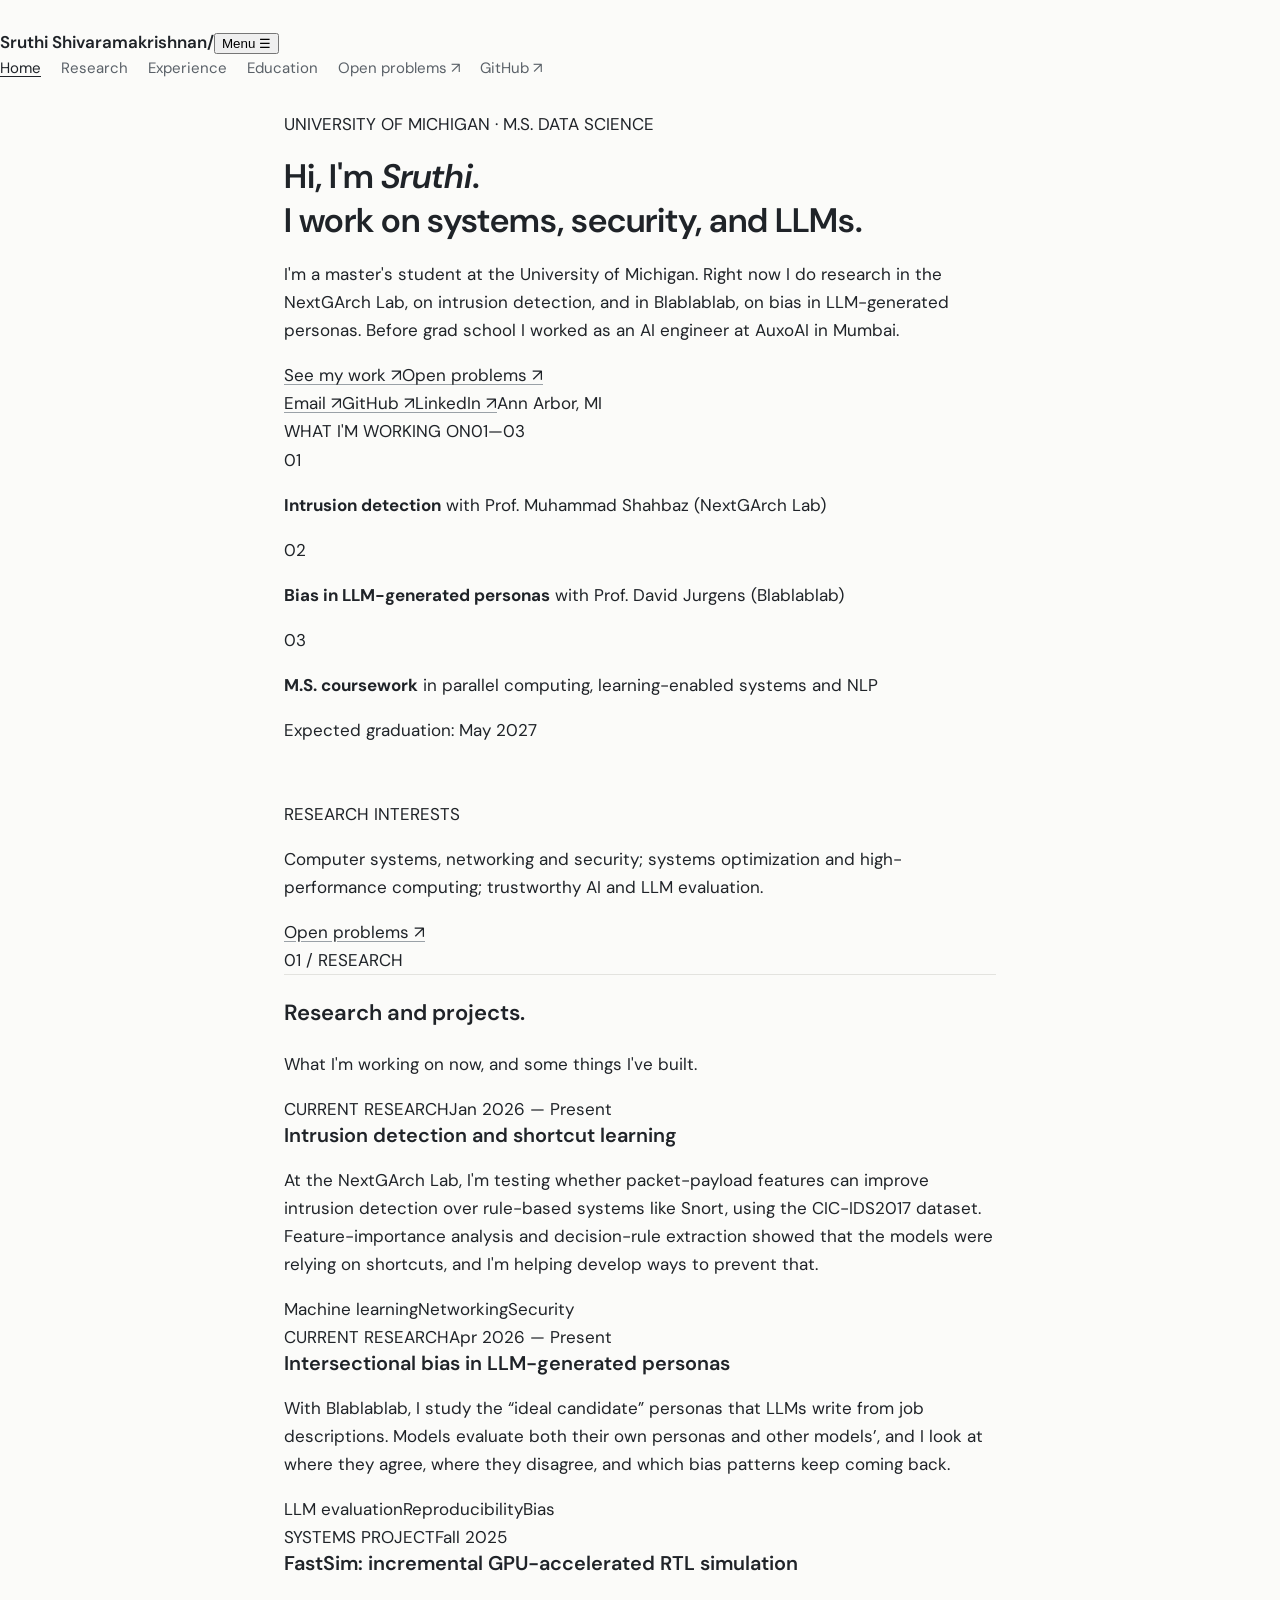
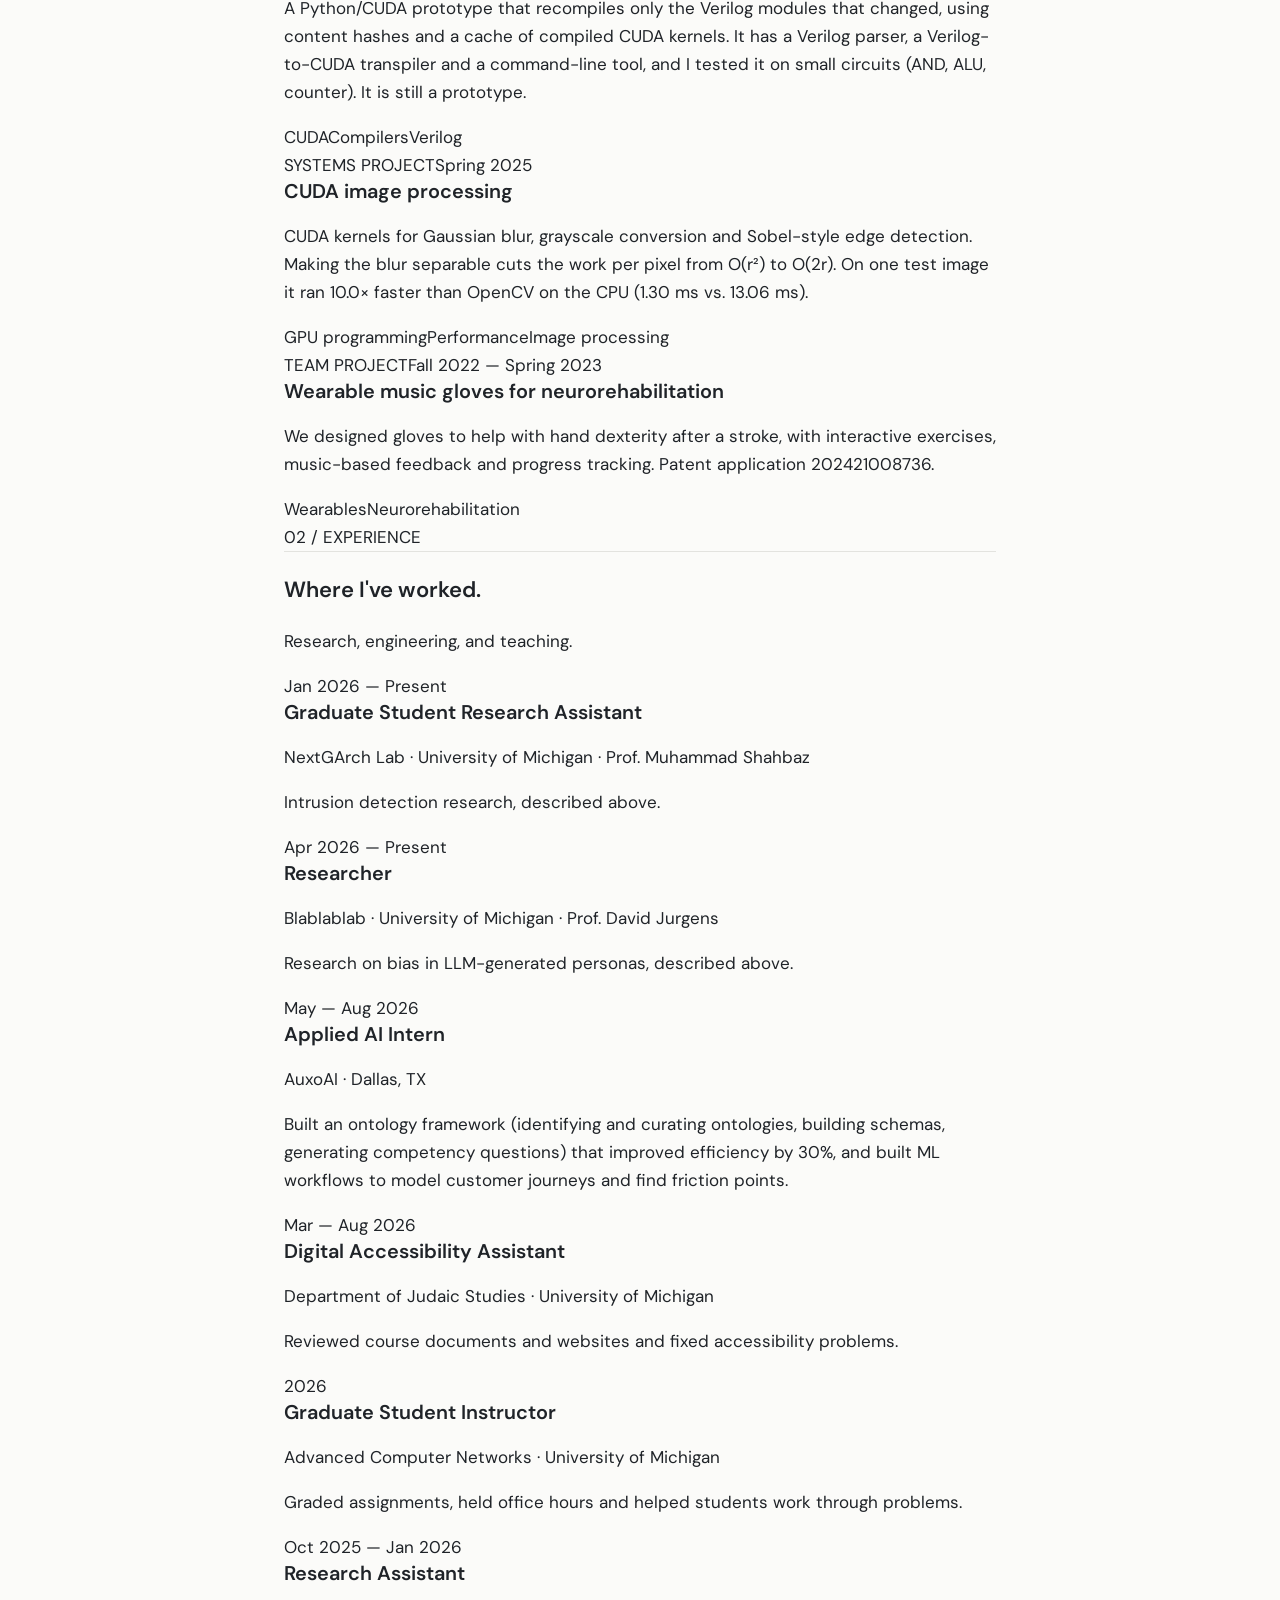
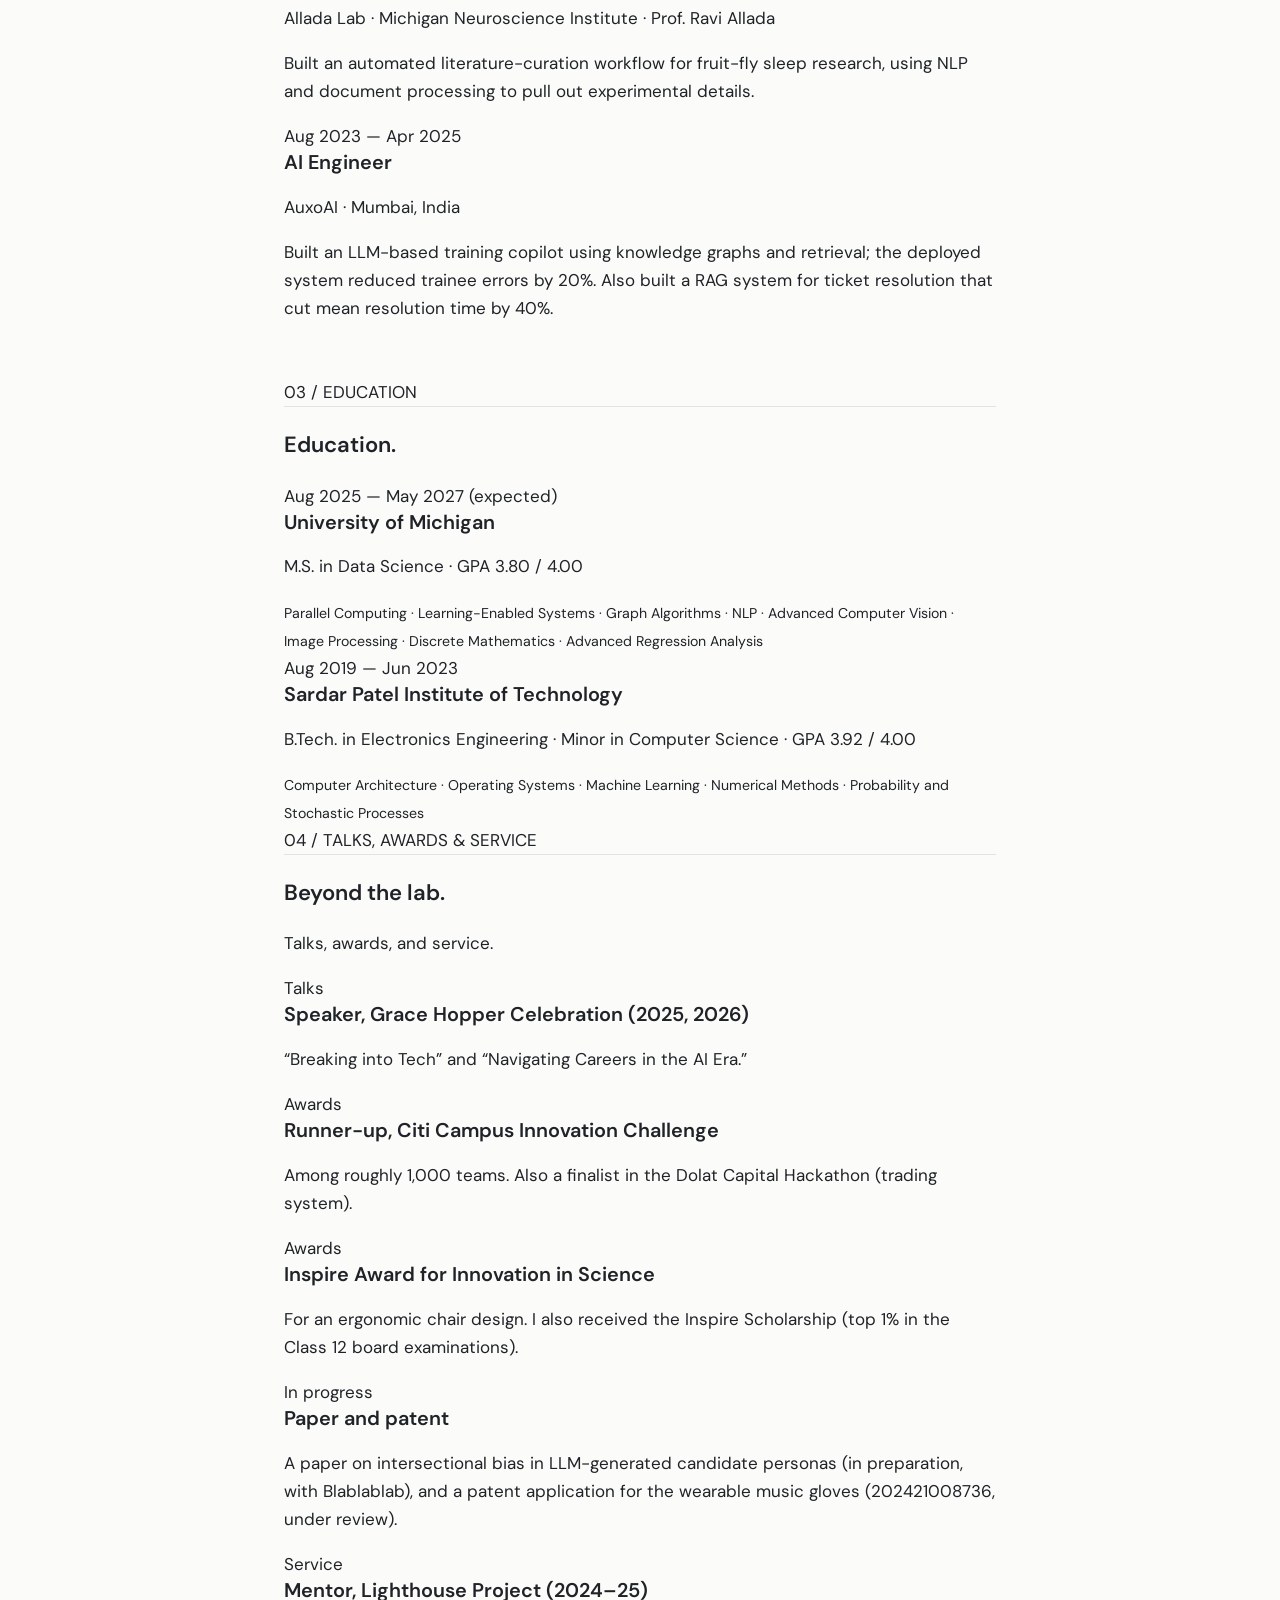
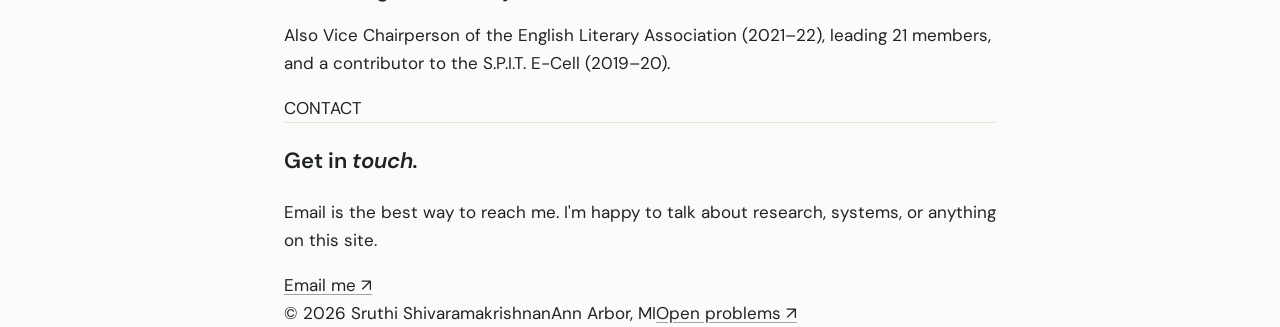
==== commit 9a870eda: "Revise index.html for layout and content updates Updated the index.html file to include new meta tag" ====
--- a/index.html
+++ b/index.html
@@ -1,57 +1,24 @@
 <!doctype html>
 <html lang="en">
 <head>
-<meta charset="utf-8">
-<meta name="viewport" content="width=device-width,initial-scale=1">
-<title>Sruthi Shivaramakrishnan</title>
-<meta name="description" content="Sruthi Shivaramakrishnan: M.S. student in Data Science at the University of Michigan, working on computer systems, networking and security, and LLM evaluation.">
-<link rel="icon" href="data:image/svg+xml,%3Csvg xmlns=%27http://www.w3.org/2000/svg%27 viewBox=%270 0 64 64%27%3E%3Crect width=%2764%27 height=%2764%27 rx=%2714%27 fill=%27%23162521%27/%3E%3Ctext x=%2732%27 y=%2745%27 font-size=%2740%27 font-family=%27Georgia,serif%27 text-anchor=%27middle%27 fill=%27%23a7d7b6%27%3ES%3C/text%3E%3C/svg%3E">
-<link rel="preconnect" href="https://fonts.googleapis.com"><link rel="preconnect" href="https://fonts.gstatic.com" crossorigin>
-<link rel="stylesheet" href="https://fonts.googleapis.com/css2?family=DM+Sans:ital,wght@0,400;0,500;0,600;1,400&display=swap">
-<link rel="stylesheet" href="style.css">
+<meta charset="utf-8"><meta name="viewport" content="width=device-width,initial-scale=1"><meta name="theme-color" content="#f8f8f5"><meta name="description" content="Sruthi Shivaramakrishnan: M.S. student in Data Science at the University of Michigan, working on computer systems, networking and security, and LLM evaluation."><title>Sruthi Shivaramakrishnan | Systems &amp; Learning</title><link rel="icon" href="data:image/svg+xml,%3Csvg xmlns=%27http://www.w3.org/2000/svg%27 viewBox=%270 0 64 64%27%3E%3Crect width=%2764%27 height=%2764%27 rx=%2714%27 fill=%27%23162521%27/%3E%3Ctext x=%2732%27 y=%2745%27 font-size=%2740%27 font-family=%27Georgia,serif%27 text-anchor=%27middle%27 fill=%27%23a7d7b6%27%3ES%3C/text%3E%3C/svg%3E"><link rel="preconnect" href="https://fonts.googleapis.com"><link rel="preconnect" href="https://fonts.gstatic.com" crossorigin><link rel="stylesheet" href="https://fonts.googleapis.com/css2?family=DM+Sans:wght@400;500;600;700&family=DM+Mono:wght@400;500&family=Manrope:wght@400;500;600;700;800&display=swap"><link rel="stylesheet" href="style.css"><script src="script.js" defer></script>
 </head>
 <body>
 <a class="skip-link" href="#main">Skip to content</a>
-<header class="wrap site-header"><a class="wordmark" href="index.html">Sruthi Shivaramakrishnan</a><nav aria-label="Main navigation"><a href="#research">Research</a><a href="#experience">Experience</a><a href="#education">Education</a><a href="thoughts.html">Open problems</a><a href="https://github.com/sruShiva" target="_blank" rel="noopener">GitHub</a></nav></header>
-<main id="main" class="wrap">
-<section class="intro">
-<h1>Sruthi Shivaramakrishnan</h1>
-<p class="lede">M.S. student in Data Science at the University of Michigan.</p>
-<p>I work on computer systems, networking and security, and evaluating large language models. Right now I do research in the NextGArch Lab with Prof. Muhammad Shahbaz, on intrusion detection, and with Prof. David Jurgens' group (Blablablab), on bias in LLM-generated personas. Before grad school I worked as an AI engineer at AuxoAI in Mumbai.</p>
-<p class="links"><a href="mailto:sruths@umich.edu">sruths@umich.edu</a> · <a href="https://github.com/sruShiva" target="_blank" rel="noopener">GitHub</a> · <a href="https://linkedin.com/in/sruthi-shivaramakrishnan" target="_blank" rel="noopener">LinkedIn</a> · Ann Arbor, MI</p>
-</section>
-<section id="research"><h2>Research and projects</h2>
-<article class="entry"><h3>Intrusion detection and shortcut learning</h3><p class="meta">Jan 2026 – present · NextGArch Lab, University of Michigan</p><p>I'm testing whether packet-payload features can improve intrusion detection over rule-based systems like Snort, using the CIC-IDS2017 dataset. I engineered payload-only features and compared them with Snort on identical test packets. Feature-importance analysis and decision-rule extraction showed that the models were relying on shortcuts, and I'm helping develop ways to prevent that.</p></article>
-<article class="entry"><h3>Intersectional bias in LLM-generated personas</h3><p class="meta">Apr 2026 – present · Blablablab, University of Michigan</p><p>I study intersectional bias in &ldquo;ideal candidate&rdquo; personas that LLMs write from job descriptions. In my experiments, models evaluate both their own personas and those of other models, and I look at where they agree, where they disagree, and which bias patterns keep coming back.</p></article>
-<article class="entry"><h3>FastSim: incremental GPU-accelerated RTL simulation</h3><p class="meta">Fall 2025</p><p>A Python/CUDA prototype that recompiles only the Verilog modules that changed, using content hashes and a cache of compiled CUDA kernels. It includes a Verilog parser, a Verilog-to-CUDA transpiler and a command-line tool, and I tested it on small circuits (AND, ALU, counter). It is still a prototype.</p></article>
-<article class="entry"><h3>CUDA image processing</h3><p class="meta">Spring 2025</p><p>CUDA kernels for Gaussian blur, grayscale conversion and Sobel-style edge detection. Making the blur separable cuts the work per pixel from O(r²) to O(2r). On one test image it ran 10.0× faster than OpenCV on the CPU (1.30 ms vs. 13.06 ms).</p></article>
-<article class="entry"><h3>Wearable music gloves for neurorehabilitation</h3><p class="meta">Fall 2022 – Spring 2023 · Team of three</p><p>We designed gloves to help with hand dexterity after a stroke, with interactive exercises, music-based feedback and progress tracking. Patent application 202421008736.</p></article>
-</section>
-<section id="experience"><h2>Experience</h2>
-<article class="entry"><h3>Graduate Student Research Assistant</h3><p class="meta">NextGArch Lab, University of Michigan (Prof. Muhammad Shahbaz) · Jan 2026 – present</p><p>Intrusion detection research, described above.</p></article>
-<article class="entry"><h3>Researcher</h3><p class="meta">Blablablab, University of Michigan (Prof. David Jurgens) · Apr 2026 – present</p><p>Research on bias in LLM-generated personas, described above.</p></article>
-<article class="entry"><h3>Applied AI Intern</h3><p class="meta">AuxoAI, Dallas, TX · May – Aug 2026</p><p>Built an ontology framework (identifying and curating ontologies, constructing schemas, generating competency questions) that improved efficiency by 30%, and built ML workflows to model customer journeys and find friction points.</p></article>
-<article class="entry"><h3>Digital Accessibility Assistant</h3><p class="meta">Department of Judaic Studies, University of Michigan · Mar – Aug 2026</p><p>Reviewed course documents and websites and fixed accessibility problems.</p></article>
-<article class="entry"><h3>Graduate Student Instructor, Advanced Computer Networks</h3><p class="meta">University of Michigan · 2026</p><p>Graded assignments, held office hours and helped students work through problems.</p></article>
-<article class="entry"><h3>Research Assistant</h3><p class="meta">Allada Lab, Michigan Neuroscience Institute (Prof. Ravi Allada) · Oct 2025 – Jan 2026</p><p>Built an automated literature-curation workflow for fruit-fly sleep research, using NLP and document processing to pull out experimental details.</p></article>
-<article class="entry"><h3>AI Engineer</h3><p class="meta">AuxoAI, Mumbai, India · Aug 2023 – Apr 2025</p><p>Built an LLM-based training copilot using knowledge graphs and retrieval; the deployed system reduced trainee errors by 20%. Also built a RAG system for ticket resolution that cut mean resolution time by 40%.</p></article>
-</section>
-<section id="education"><h2>Education</h2>
-<article class="entry"><h3>University of Michigan</h3><p class="meta">M.S. in Data Science · GPA 3.80/4.00 · Aug 2025 – May 2027 (expected)</p><p>Coursework: Parallel Computing, Learning-Enabled Systems, Graph Algorithms, Natural Language Processing, Advanced Computer Vision, Image Processing, Discrete Mathematics, Advanced Regression Analysis.</p></article>
-<article class="entry"><h3>Sardar Patel Institute of Technology, Mumbai</h3><p class="meta">B.Tech. in Electronics Engineering, minor in Computer Science · GPA 3.92/4.00 · Aug 2019 – Jun 2023</p><p>Coursework: Computer Architecture, Operating Systems, Machine Learning, Numerical Methods, Probability and Stochastic Processes.</p></article>
-</section>
-<section id="more"><h2>Talks, awards and service</h2>
-<article class="entry"><h3>In progress</h3><p>A paper on intersectional bias in LLM-generated candidate personas (in preparation, with Blablablab), and a patent application for the wearable music gloves (202421008736, under review).</p></article>
-<article class="entry"><h3>Speaker, Grace Hopper Celebration</h3><p class="meta">2025, 2026</p><p>Talks: &ldquo;Breaking into Tech&rdquo; and &ldquo;Navigating Careers in the AI Era.&rdquo;</p></article>
-<article class="entry"><h3>Runner-up, Citi Campus Innovation Challenge</h3><p>Among roughly 1,000 teams. Also a finalist in the Dolat Capital Hackathon (trading system).</p></article>
-<article class="entry"><h3>Inspire Award for Innovation in Science</h3><p>For an ergonomic chair design. I also received the Inspire Scholarship (top 1% in the Class 12 board examinations).</p></article>
-<article class="entry"><h3>Mentor, Lighthouse Project</h3><p class="meta">2024–25</p></article>
-<article class="entry"><h3>Vice Chairperson, English Literary Association</h3><p class="meta">2021–22</p><p>Led 21 members. Also a contributor to the S.P.I.T. E-Cell (2019–20).</p></article>
-</section>
-<section id="contact"><h2>Contact</h2>
-<p>The best way to reach me is email: <a href="mailto:sruths@umich.edu">sruths@umich.edu</a>.</p>
-</section>
-</main>
-<footer class="wrap site-footer">© Sruthi Shivaramakrishnan</footer>
-</body>
-</html>
+<header class="site-header"><div class="header-inner"><a class="wordmark" href="index.html">Sruthi <span>Shivaramakrishnan</span><span class="mark">/</span></a><button class="mobile-toggle" aria-label="Toggle menu" aria-expanded="false" aria-controls="site-nav">Menu <span>☰</span></button><nav class="nav" id="site-nav" aria-label="Main navigation"><a class="active" href="index.html" aria-current="page">Home</a><a href="#research">Research</a><a href="#work">Experience</a><a href="#education">Education</a><a href="thoughts.html">Open problems <span class="nav-arrow" aria-hidden="true">↗</span></a><a class="nav-cv" href="https://github.com/sruShiva" target="_blank" rel="noopener">GitHub ↗</a></nav></div></header>
+<main id="main">
+<section class="hero wrap"><div class="hero-left"><p class="eyebrow"><span class="online-dot"></span> UNIVERSITY OF MICHIGAN · M.S. DATA SCIENCE</p><h1>Hi, I'm <em>Sruthi</em>.<br>I work on systems, <span class="underline-sketch">security</span>, and LLMs.</h1><p class="hero-text">I'm a master's student at the University of Michigan. Right now I do research in the NextGArch Lab, on intrusion detection, and in Blablablab, on bias in LLM-generated personas. Before grad school I worked as an AI engineer at AuxoAI in Mumbai.</p><div class="hero-actions"><a class="button button-dark" href="#research">See my work <span aria-hidden="true">↗</span></a><a class="button button-outline" href="thoughts.html">Open problems <span aria-hidden="true">↗</span></a></div><div class="social-line"><a href="mailto:sruths@umich.edu">Email ↗</a><a href="https://github.com/sruShiva" target="_blank" rel="noopener">GitHub ↗</a><a href="https://linkedin.com/in/sruthi-shivaramakrishnan" target="_blank" rel="noopener">LinkedIn ↗</a><span>Ann Arbor, MI</span></div></div><aside class="hero-aside"><div class="aside-top"><span>WHAT I'M WORKING ON</span><span>01—03</span></div><div class="aside-item"><span class="aside-num">01</span><p><strong>Intrusion detection</strong> with Prof. Muhammad Shahbaz (NextGArch Lab)</p></div><div class="aside-item"><span class="aside-num">02</span><p><strong>Bias in LLM-generated personas</strong> with Prof. David Jurgens (Blablablab)</p></div><div class="aside-item"><span class="aside-num">03</span><p><strong>M.S. coursework</strong> in parallel computing, learning-enabled systems and NLP</p></div><div class="aside-foot">Expected graduation: May 2027</div></aside></section>
+<section class="quote-band"><div class="wrap"><span class="section-index">RESEARCH INTERESTS</span><p>Computer systems, networking and security; systems optimization and high-performance computing; trustworthy AI and LLM evaluation.</p><a href="thoughts.html">Open problems <span aria-hidden="true">↗</span></a></div></section>
+<section id="research" class="section wrap"><div class="section-header"><div><span class="section-index">01 / RESEARCH</span><h2>Research and projects<span class="period">.</span></h2></div><p>What I'm working on now, and some things I've built.</p></div><div class="research-list">
+<article class="research-row"><div class="research-meta"><span class="chip">CURRENT RESEARCH</span><span>Jan 2026 — Present</span></div><div><h3>Intrusion detection and shortcut learning</h3><p>At the NextGArch Lab, I'm testing whether packet-payload features can improve intrusion detection over rule-based systems like Snort, using the CIC-IDS2017 dataset. Feature-importance analysis and decision-rule extraction showed that the models were relying on shortcuts, and I'm helping develop ways to prevent that.</p><div class="tags"><span>Machine learning</span><span>Networking</span><span>Security</span></div></div></article>
+<article class="research-row"><div class="research-meta"><span class="chip">CURRENT RESEARCH</span><span>Apr 2026 — Present</span></div><div><h3>Intersectional bias in LLM-generated personas</h3><p>With Blablablab, I study the &ldquo;ideal candidate&rdquo; personas that LLMs write from job descriptions. Models evaluate both their own personas and other models&rsquo;, and I look at where they agree, where they disagree, and which bias patterns keep coming back.</p><div class="tags"><span>LLM evaluation</span><span>Reproducibility</span><span>Bias</span></div></div></article>
+<article class="research-row"><div class="research-meta"><span class="chip chip-neutral">SYSTEMS PROJECT</span><span>Fall 2025</span></div><div><h3>FastSim: incremental GPU-accelerated RTL simulation</h3><p>A Python/CUDA prototype that recompiles only the Verilog modules that changed, using content hashes and a cache of compiled CUDA kernels. It has a Verilog parser, a Verilog-to-CUDA transpiler and a command-line tool, and I tested it on small circuits (AND, ALU, counter). It is still a prototype.</p><div class="tags"><span>CUDA</span><span>Compilers</span><span>Verilog</span></div></div></article>
+<article class="research-row"><div class="research-meta"><span class="chip chip-neutral">SYSTEMS PROJECT</span><span>Spring 2025</span></div><div><h3>CUDA image processing</h3><p>CUDA kernels for Gaussian blur, grayscale conversion and Sobel-style edge detection. Making the blur separable cuts the work per pixel from O(r²) to O(2r). On one test image it ran 10.0× faster than OpenCV on the CPU (1.30 ms vs. 13.06 ms).</p><div class="tags"><span>GPU programming</span><span>Performance</span><span>Image processing</span></div></div></article>
+<article class="research-row"><div class="research-meta"><span class="chip chip-neutral">TEAM PROJECT</span><span>Fall 2022 — Spring 2023</span></div><div><h3>Wearable music gloves for neurorehabilitation</h3><p>We designed gloves to help with hand dexterity after a stroke, with interactive exercises, music-based feedback and progress tracking. Patent application 202421008736.</p><div class="tags"><span>Wearables</span><span>Neurorehabilitation</span></div></div></article>
+</div></section>
+<section id="work" class="section wrap"><div class="section-header"><div><span class="section-index">02 / EXPERIENCE</span><h2>Where I've worked<span class="period">.</span></h2></div><p>Research, engineering, and teaching.</p></div><div class="timeline"><div class="timeline-row"><span>Jan 2026 — Present</span><div><h3>Graduate Student Research Assistant</h3><p>NextGArch Lab · University of Michigan · Prof. Muhammad Shahbaz</p><p class="role-note">Intrusion detection research, described above.</p></div></div><div class="timeline-row"><span>Apr 2026 — Present</span><div><h3>Researcher</h3><p>Blablablab · University of Michigan · Prof. David Jurgens</p><p class="role-note">Research on bias in LLM-generated personas, described above.</p></div></div><div class="timeline-row"><span>May — Aug 2026</span><div><h3>Applied AI Intern</h3><p>AuxoAI · Dallas, TX</p><p class="role-note">Built an ontology framework (identifying and curating ontologies, building schemas, generating competency questions) that improved efficiency by 30%, and built ML workflows to model customer journeys and find friction points.</p></div></div><div class="timeline-row"><span>Mar — Aug 2026</span><div><h3>Digital Accessibility Assistant</h3><p>Department of Judaic Studies · University of Michigan</p><p class="role-note">Reviewed course documents and websites and fixed accessibility problems.</p></div></div><div class="timeline-row"><span>2026</span><div><h3>Graduate Student Instructor</h3><p>Advanced Computer Networks · University of Michigan</p><p class="role-note">Graded assignments, held office hours and helped students work through problems.</p></div></div><div class="timeline-row"><span>Oct 2025 — Jan 2026</span><div><h3>Research Assistant</h3><p>Allada Lab · Michigan Neuroscience Institute · Prof. Ravi Allada</p><p class="role-note">Built an automated literature-curation workflow for fruit-fly sleep research, using NLP and document processing to pull out experimental details.</p></div></div><div class="timeline-row"><span>Aug 2023 — Apr 2025</span><div><h3>AI Engineer</h3><p>AuxoAI · Mumbai, India</p><p class="role-note">Built an LLM-based training copilot using knowledge graphs and retrieval; the deployed system reduced trainee errors by 20%. Also built a RAG system for ticket resolution that cut mean resolution time by 40%.</p></div></div></div></section>
+<section id="education" class="education-strip"><div class="wrap education-grid"><div><span class="section-index">03 / EDUCATION</span><h2>Education<span class="period">.</span></h2></div><div><span class="edu-date">Aug 2025 — May 2027 (expected)</span><h3>University of Michigan</h3><p>M.S. in Data Science · GPA 3.80 / 4.00</p><small>Parallel Computing · Learning-Enabled Systems · Graph Algorithms · NLP · Advanced Computer Vision · Image Processing · Discrete Mathematics · Advanced Regression Analysis</small></div><div><span class="edu-date">Aug 2019 — Jun 2023</span><h3>Sardar Patel Institute of Technology</h3><p>B.Tech. in Electronics Engineering · Minor in Computer Science · GPA 3.92 / 4.00</p><small>Computer Architecture · Operating Systems · Machine Learning · Numerical Methods · Probability and Stochastic Processes</small></div></div></section>
+<section id="honors" class="section wrap"><div class="section-header"><div><span class="section-index">04 / TALKS, AWARDS &amp; SERVICE</span><h2>Beyond the lab<span class="period">.</span></h2></div><p>Talks, awards, and service.</p></div><div class="timeline"><div class="timeline-row"><span>Talks</span><div><h3>Speaker, Grace Hopper Celebration (2025, 2026)</h3><p>&ldquo;Breaking into Tech&rdquo; and &ldquo;Navigating Careers in the AI Era.&rdquo;</p></div></div><div class="timeline-row"><span>Awards</span><div><h3>Runner-up, Citi Campus Innovation Challenge</h3><p>Among roughly 1,000 teams. Also a finalist in the Dolat Capital Hackathon (trading system).</p></div></div><div class="timeline-row"><span>Awards</span><div><h3>Inspire Award for Innovation in Science</h3><p>For an ergonomic chair design. I also received the Inspire Scholarship (top 1% in the Class 12 board examinations).</p></div></div><div class="timeline-row"><span>In progress</span><div><h3>Paper and patent</h3><p>A paper on intersectional bias in LLM-generated candidate personas (in preparation, with Blablablab), and a patent application for the wearable music gloves (202421008736, under review).</p></div></div><div class="timeline-row"><span>Service</span><div><h3>Mentor, Lighthouse Project (2024–25)</h3><p>Also Vice Chairperson of the English Literary Association (2021–22), leading 21 members, and a contributor to the S.P.I.T. E-Cell (2019–20).</p></div></div></div></section>
+<section class="contact wrap"><span class="section-index">CONTACT</span><h2>Get in <em>touch.</em></h2><p>Email is the best way to reach me. I'm happy to talk about research, systems, or anything on this site.</p><a class="button button-dark" href="mailto:sruths@umich.edu">Email me <span aria-hidden="true">↗</span></a></section>
+</main><footer class="footer"><div class="wrap footer-inner"><span>© <span id="year">2026</span> Sruthi Shivaramakrishnan</span><span>Ann Arbor, MI</span><a href="thoughts.html">Open problems <span aria-hidden="true">↗</span></a></div></footer>
+</body></html>
--- a/style.css
+++ b/style.css
@@ -1,7 +1,31 @@
-:root{--bg:#f8f8f5;--paper:#fff;--ink:#1c2724;--muted:#66716e;--line:#dce2db;--green:#27754d;--pale:#e9f1e7;--dark:#162521;--max:1200px}[hidden]{display:none!important}*{box-sizing:border-box}html{scroll-behavior:smooth;scroll-padding-top:90px}body{margin:0;background:var(--bg);color:var(--ink);font-family:'DM Sans',system-ui,sans-serif;font-size:16px;line-height:1.55}a{color:inherit;text-decoration:none}:focus-visible{outline:2px solid var(--green);outline-offset:3px;border-radius:3px}.skip-link{position:absolute;left:16px;top:-60px;z-index:20;background:var(--dark);color:#fff;padding:10px 16px;border-radius:5px;font-size:13px;font-weight:700}.skip-link:focus{top:12px}button,input{font:inherit}button{cursor:pointer}h1,h2,h3,p{margin-top:0}h1,h2,h3{font-family:Manrope,system-ui,sans-serif}h1{letter-spacing:-.045em}h2{letter-spacing:-.035em}h3{letter-spacing:-.025em}.wrap{width:min(var(--max),calc(100% - 96px));margin-inline:auto}.site-header{background:rgba(248,248,245,.95);border-bottom:1px solid var(--line);position:sticky;z-index:10;top:0;backdrop-filter:blur(14px)}.header-inner{width:min(var(--max),calc(100% - 96px));margin-inline:auto;min-height:76px;padding:0;display:flex;align-items:center;justify-content:space-between;gap:26px}.wordmark{font-family:Manrope,sans-serif;font-size:17px;letter-spacing:-.05em;font-weight:800;white-space:nowrap}.wordmark span:not(.mark){font-weight:500}.mark{color:var(--green);margin-left:8px}.nav{display:flex;align-items:center;gap:29px}.nav>a{font-size:12.5px;color:#58635f;white-space:nowrap;font-weight:600;transition:color .2s}.nav>a:hover,.nav>a.active{color:var(--green)}.nav-arrow{font-size:12px}.nav>a.nav-cv{color:var(--ink);border:1px solid #bac9bd;border-radius:5px;padding:9px 14px}.mobile-toggle{display:none;background:none;border:0;color:var(--ink)}.eyebrow,.section-index,.mini-label,.aside-top,.aside-num,.aside-foot,.chip,.calc-light,.card-meta,.thought-rule,.edu-date,.question-status{font-family:'DM Mono',monospace;font-size:11px;letter-spacing:.08em}.section-index{color:var(--green);font-weight:500}.period{color:var(--green)}.hero{min-height:680px;display:grid;grid-template-columns:1.6fr .88fr;gap:9%;align-items:center;padding-top:80px;padding-bottom:96px}.eyebrow{color:#556862;letter-spacing:.075em;display:flex;align-items:center;gap:10px;margin-bottom:27px}.online-dot{width:8px;height:8px;background:#3b9168;border-radius:50%;box-shadow:0 0 0 4px #e5eee6}.hero h1{font-size:clamp(43px,5.35vw,77px);font-weight:800;line-height:1.13;max-width:760px;margin-bottom:28px}.hero h1 em,.thoughts-hero h1 em,.manifesto h2 em,.note-outro h2 em,.contact h2 em{font-family:Georgia,'Times New Roman',serif;font-weight:400;color:var(--green);letter-spacing:-.055em}.underline-sketch{text-decoration:underline;text-decoration-color:#a4c5a8;text-decoration-thickness:5px;text-underline-offset:7px}.hero-text{max-width:640px;font-size:17px;line-height:1.8;color:#54605b;margin-bottom:30px}.hero-actions{display:flex;align-items:center;gap:12px;flex-wrap:wrap}.button{display:inline-flex;gap:40px;align-items:center;justify-content:space-between;padding:14px 18px;font-size:13px;font-weight:700;border-radius:5px;transition:transform .18s,background .18s}.button:hover{transform:translateY(-2px)}.button-dark{background:var(--dark);color:white}.button-dark:hover{background:#2d4a3c}.button-outline{border:1px solid #bfc9c1;background:transparent}.social-line{margin-top:40px;display:flex;gap:20px;flex-wrap:wrap;font-size:12px;color:#55615c}.social-line a{color:var(--green);font-weight:700}.hero-aside{border:1px solid #cfdbd0;border-radius:9px;background:#f0f4ed;padding:26px 29px;box-shadow:14px 14px 0 #e8eee6;max-width:420px}.aside-top span:last-child{white-space:nowrap}.aside-top{display:flex;justify-content:space-between;gap:12px;color:var(--green);padding-bottom:17px;border-bottom:1px solid #ccdbcc}.aside-item{display:flex;gap:18px;padding:18px 0;border-bottom:1px solid #d5e0d4}.aside-num{color:#3f7a58;padding-top:3px}.aside-item p{font-size:17px;letter-spacing:-.025em;line-height:1.45;margin:0}.aside-item strong{color:var(--green)}.aside-foot{padding-top:20px;color:#5c7365;text-transform:uppercase}.quote-band{background:var(--dark);color:#e6eee9;padding:38px 0}.quote-band .wrap{display:flex;align-items:center;gap:60px}.quote-band .section-index{color:#a6cbb1;min-width:150px}.quote-band p{font-size:21px;font-family:Manrope,sans-serif;line-height:1.45;letter-spacing:-.025em;margin:0;flex:1}.quote-band p em{color:#a7d7b6;font-family:Georgia,serif}.quote-band a{white-space:nowrap;color:#bbdac5;font-size:12px;font-weight:700}.section{padding:108px 0 115px}.section-header{display:flex;align-items:flex-end;justify-content:space-between;gap:30px;margin-bottom:36px}.section-header h2,.education-grid h2{font-size:clamp(32px,3.7vw,48px);line-height:1.2;margin:10px 0 0}.section-header>p{font-size:13px;max-width:265px;margin:0;color:var(--muted)}.research-list{border-top:1px solid var(--line)}.research-row{display:grid;grid-template-columns:220px 1fr;gap:30px;padding:30px 0;border-bottom:1px solid var(--line)}.research-meta{display:flex;flex-direction:column;gap:12px;align-items:flex-start;color:#5b6863;font-size:12px}.chip{color:var(--green);background:var(--pale);border:1px solid #d7e6d8;border-radius:3px;padding:5px 8px;font-size:11px}.chip-neutral{color:#666c64;background:#ecede7;border-color:#e3e4dc}.research-row h3{font-size:22px;margin-bottom:9px}.research-row p{max-width:760px;color:var(--muted);font-size:14px;line-height:1.75;margin-bottom:15px}.tags{display:flex;gap:7px;flex-wrap:wrap}.tags span{border:1px solid #d6dfd7;padding:3px 10px;border-radius:30px;font-size:11px;color:#65756b}.timeline{border-top:1px solid var(--line)}.timeline-row{display:grid;grid-template-columns:210px 1fr;gap:25px;padding:21px 0;border-bottom:1px solid var(--line)}.timeline-row>span{font-family:'DM Mono',monospace;font-size:12px;color:#5b6863}.timeline-row h3{font-size:17px;margin:0 0 4px}.timeline-row p{font-size:13px;color:var(--muted);margin:0}.timeline-row p.role-note{margin-top:8px;max-width:760px;line-height:1.7;color:#4b5a53}#honors{padding-top:100px}#work{padding-top:40px}.education-strip{background:#edf0eb;padding:74px 0}.education-grid{display:grid;grid-template-columns:1fr 1fr 1fr;gap:60px}.education-grid h3{font-size:18px;margin:12px 0 7px}.education-grid p{font-size:13px;margin:0 0 10px}.education-grid small{font-size:12px;color:var(--muted);line-height:1.7;display:block}.edu-date{color:var(--green)}.contact{padding-top:110px;padding-bottom:110px}.contact h2{font-size:clamp(39px,5vw,67px);line-height:1.14;margin:20px 0}.contact p{max-width:540px;color:var(--muted);line-height:1.8}.contact .button{margin-top:12px}.footer{border-top:1px solid var(--line)}.footer-inner{min-height:82px;display:flex;align-items:center;justify-content:space-between;gap:15px;color:#5b6863;font-size:12px}.footer a{color:var(--green);font-weight:700}
-/* Thoughts page */.thoughts-hero{padding-top:95px;padding-bottom:57px}.thoughts-hero h1{font-size:clamp(58px,8vw,116px);line-height:1.05;margin:22px 0 30px}.thoughts-hero>p{max-width:650px;font-size:18px;color:var(--muted);line-height:1.8;margin-bottom:52px}.thought-rule{border-top:1px solid var(--line);padding-top:17px;display:flex;justify-content:space-between;color:#5b6863}.manifesto{display:grid;grid-template-columns:220px 1fr;gap:65px;padding-top:64px;padding-bottom:100px}.manifesto-side p{font-size:13px;color:var(--muted);margin-top:16px;max-width:175px}.manifesto-body h2{font-size:clamp(27px,3.5vw,44px);max-width:830px;line-height:1.32;margin-bottom:25px}.manifesto-body>p{font-size:15px;line-height:1.85;color:var(--muted);max-width:790px}.principles{display:grid;grid-template-columns:1fr 1fr;gap:37px 50px;border-top:1px solid var(--line);padding-top:38px;margin:40px 0}.principles>div>span{font-family:'DM Mono',monospace;color:var(--green);font-size:12px}.principles h3{font-size:18px;margin:11px 0 8px}.principles p{font-size:13px;line-height:1.7;color:var(--muted)}.manifesto-body .manifesto-close{background:#edf2ea;border-left:3px solid var(--green);padding:21px 24px;color:var(--ink);font-size:14px}.problems-section{padding:92px 0 105px;background:#edf0eb}.filter-row{display:flex;gap:9px;flex-wrap:wrap;margin-bottom:28px}.filter{padding:10px 15px;background:transparent;border:1px solid #cbd7cc;border-radius:5px;color:#536259;font-size:12px;font-weight:700}.filter.active,.filter:hover{background:var(--dark);color:#fff;border-color:var(--dark)}.problem-grid{display:grid;grid-template-columns:repeat(3,1fr);gap:16px}.problem-card{background:#fff;border:1px solid #d9e1da;border-radius:7px;padding:25px;display:flex;flex-direction:column;min-height:330px;transition:transform .2s,box-shadow .2s}.problem-card:hover{transform:translateY(-3px);box-shadow:0 14px 35px #18382510}.problem-card.featured{background:#e1ece1;border-color:#c7d9c7}.card-meta{display:flex;justify-content:space-between;gap:10px;color:var(--green);font-size:11px}.question-status{border:1px solid #c9dacc;color:#3f6b55;border-radius:2px;padding:2px 6px;font-size:11px;white-space:nowrap}.problem-card h3{font-size:21px;line-height:1.38;margin:25px 0 13px}.problem-card h3 em{font-family:Georgia,serif;color:var(--green);font-weight:400}.problem-card>p{color:#55645a;font-size:13px;line-height:1.72;margin:0 0 20px}.problem-bottom{margin-top:auto;border-top:1px solid #d9e5da;padding-top:17px;display:flex;justify-content:space-between;align-items:center;gap:10px;font-size:11px;color:var(--green)}.no-results{color:var(--muted);margin-top:30px}.note-outro{padding-top:110px;padding-bottom:115px}.note-outro h2{font-size:clamp(36px,5vw,66px);margin:20px 0}.note-outro p{max-width:570px;color:var(--muted);line-height:1.75}.note-outro .button{margin-top:15px}
-@media(max-width:1100px){.header-inner{width:calc(100% - 56px)}.nav{gap:15px}.nav>a{font-size:11px}.wrap{width:min(var(--max),calc(100% - 56px))}.hero{gap:5%}.hero h1{font-size:clamp(40px,5vw,64px)}.aside-item p{font-size:15px}.problem-grid{grid-template-columns:repeat(2,1fr)}}
-@media(min-width:781px) and (max-width:860px){.nav{gap:11px}.nav>a.nav-cv{padding:8px 10px}.header-inner{gap:14px}.wordmark{font-size:15px}}
-@media(max-width:780px){.header-inner{min-height:66px}.nav{padding-left:28px!important;padding-right:28px!important}.mobile-toggle{display:flex;gap:7px;align-items:center;font-size:13px;font-weight:700}.nav{display:none;position:absolute;top:66px;left:0;right:0;flex-direction:column;align-items:stretch;background:var(--bg);padding:20px 28px;border-bottom:1px solid var(--line);gap:0;box-shadow:0 15px 25px #0000000a}.nav.open{display:flex}.nav>a{padding:11px 0;font-size:13px}.nav>a.nav-cv{border:0;padding:11px 0}.hero{grid-template-columns:1fr;min-height:auto;padding-top:65px;padding-bottom:85px;gap:45px}.hero-aside{max-width:none}.quote-band .wrap{display:block}.quote-band p{margin:15px 0}.quote-band a{display:inline-block}.section{padding:75px 0}.section-header{display:block}.section-header>p{margin-top:15px}.research-row{grid-template-columns:1fr;gap:14px}.research-meta{grid-column:1/-1;flex-direction:row;align-items:center;gap:15px}.timeline-row{grid-template-columns:150px 1fr}.education-grid{grid-template-columns:1fr 1fr;gap:35px}.education-grid>div:first-child{grid-column:1/-1}.manifesto{grid-template-columns:1fr;gap:15px}.manifesto-side p{max-width:none}.thoughts-hero{padding-top:68px}.problem-grid{grid-template-columns:1fr 1fr}.problem-card{min-height:340px}.footer-inner{flex-wrap:wrap;padding:23px 0}}
-@media(max-width:540px){.wrap{width:calc(100% - 38px)}.header-inner{width:calc(100% - 38px)}.nav{padding-left:19px!important;padding-right:19px!important}.wordmark{font-size:14px}.hero h1{font-size:43px}.hero-text{font-size:15px}.hero-actions{align-items:stretch;flex-direction:column}.hero-actions .button{width:100%}.social-line{gap:12px}.aside-item p{font-size:16px}.research-row h3{font-size:19px}.timeline-row{grid-template-columns:1fr;gap:6px}.education-grid{grid-template-columns:1fr}.education-grid>div:first-child{grid-column:auto}.principles{grid-template-columns:1fr;gap:20px}.problem-grid{grid-template-columns:1fr}.problem-card{min-height:280px}.thoughts-hero h1{font-size:60px}.thoughts-hero>p{font-size:15px}.thought-rule{font-size:10px;gap:12px;flex-wrap:wrap}.footer-inner{display:grid;gap:8px}.quote-band p{font-size:18px}}
-@media(prefers-reduced-motion:reduce){*,*:before,*:after{scroll-behavior:auto!important;transition:none!important}}
+*{box-sizing:border-box}
+:root{--ink:#1f2328;--muted:#5a6168;--line:#e3e3df;--bg:#fbfbf9}
+html{scroll-padding-top:20px}
+body{margin:0;background:var(--bg);color:var(--ink);font:17px/1.65 'DM Sans',system-ui,-apple-system,'Segoe UI',Roboto,sans-serif}
+a{color:var(--ink);text-decoration:underline;text-decoration-color:#9aa1a7;text-underline-offset:3px}
+a:hover{text-decoration-color:var(--ink)}
+:focus-visible{outline:2px solid #1f2328;outline-offset:3px}
+.skip-link{position:absolute;left:12px;top:-60px;background:var(--ink);color:#fff;padding:8px 14px;border-radius:4px;font-size:14px}
+.skip-link:focus{top:10px}
+.wrap{max-width:760px;margin:0 auto;padding:0 24px}
+.site-header{display:flex;flex-wrap:wrap;justify-content:space-between;align-items:baseline;gap:8px 28px;padding-top:28px;padding-bottom:12px}
+.wordmark{font-weight:600;text-decoration:none}
+.site-header nav{display:flex;flex-wrap:wrap;gap:4px 20px;font-size:15px}
+.site-header nav a{color:var(--muted);text-decoration:none}
+.site-header nav a:hover,.site-header nav a[aria-current]{color:var(--ink);text-decoration:underline}
+h1,h2,h3{line-height:1.3;font-weight:600;margin:0}
+.intro{padding:56px 0 8px}
+h1{font-size:34px;margin-bottom:6px}
+.lede{font-size:19px;color:var(--muted);margin:0 0 20px}
+.intro p{margin:0 0 14px;max-width:640px}
+.links{color:var(--muted);font-size:15px}
+section{margin-top:56px}
+section h2{font-size:22px;padding-top:24px;border-top:1px solid var(--line);margin-bottom:22px}
+.intro+section h2,.intro{border-top:0}
+.entry{margin-bottom:26px;max-width:660px}
+.entry h3{font-size:18px}
+.entry p{margin:0 0 6px}
+.entry .meta,p.meta{color:var(--muted);font-size:15px;margin:2px 0 8px}
+.notes{margin-top:24px}
+.site-footer{margin-top:72px;padding-top:22px;padding-bottom:48px;border-top:1px solid var(--line);color:var(--muted);font-size:14px;max-width:760px}
+@media(max-width:540px){body{font-size:16px}.wrap{padding:0 20px}h1{font-size:28px}.intro{padding-top:40px}section{margin-top:44px}}
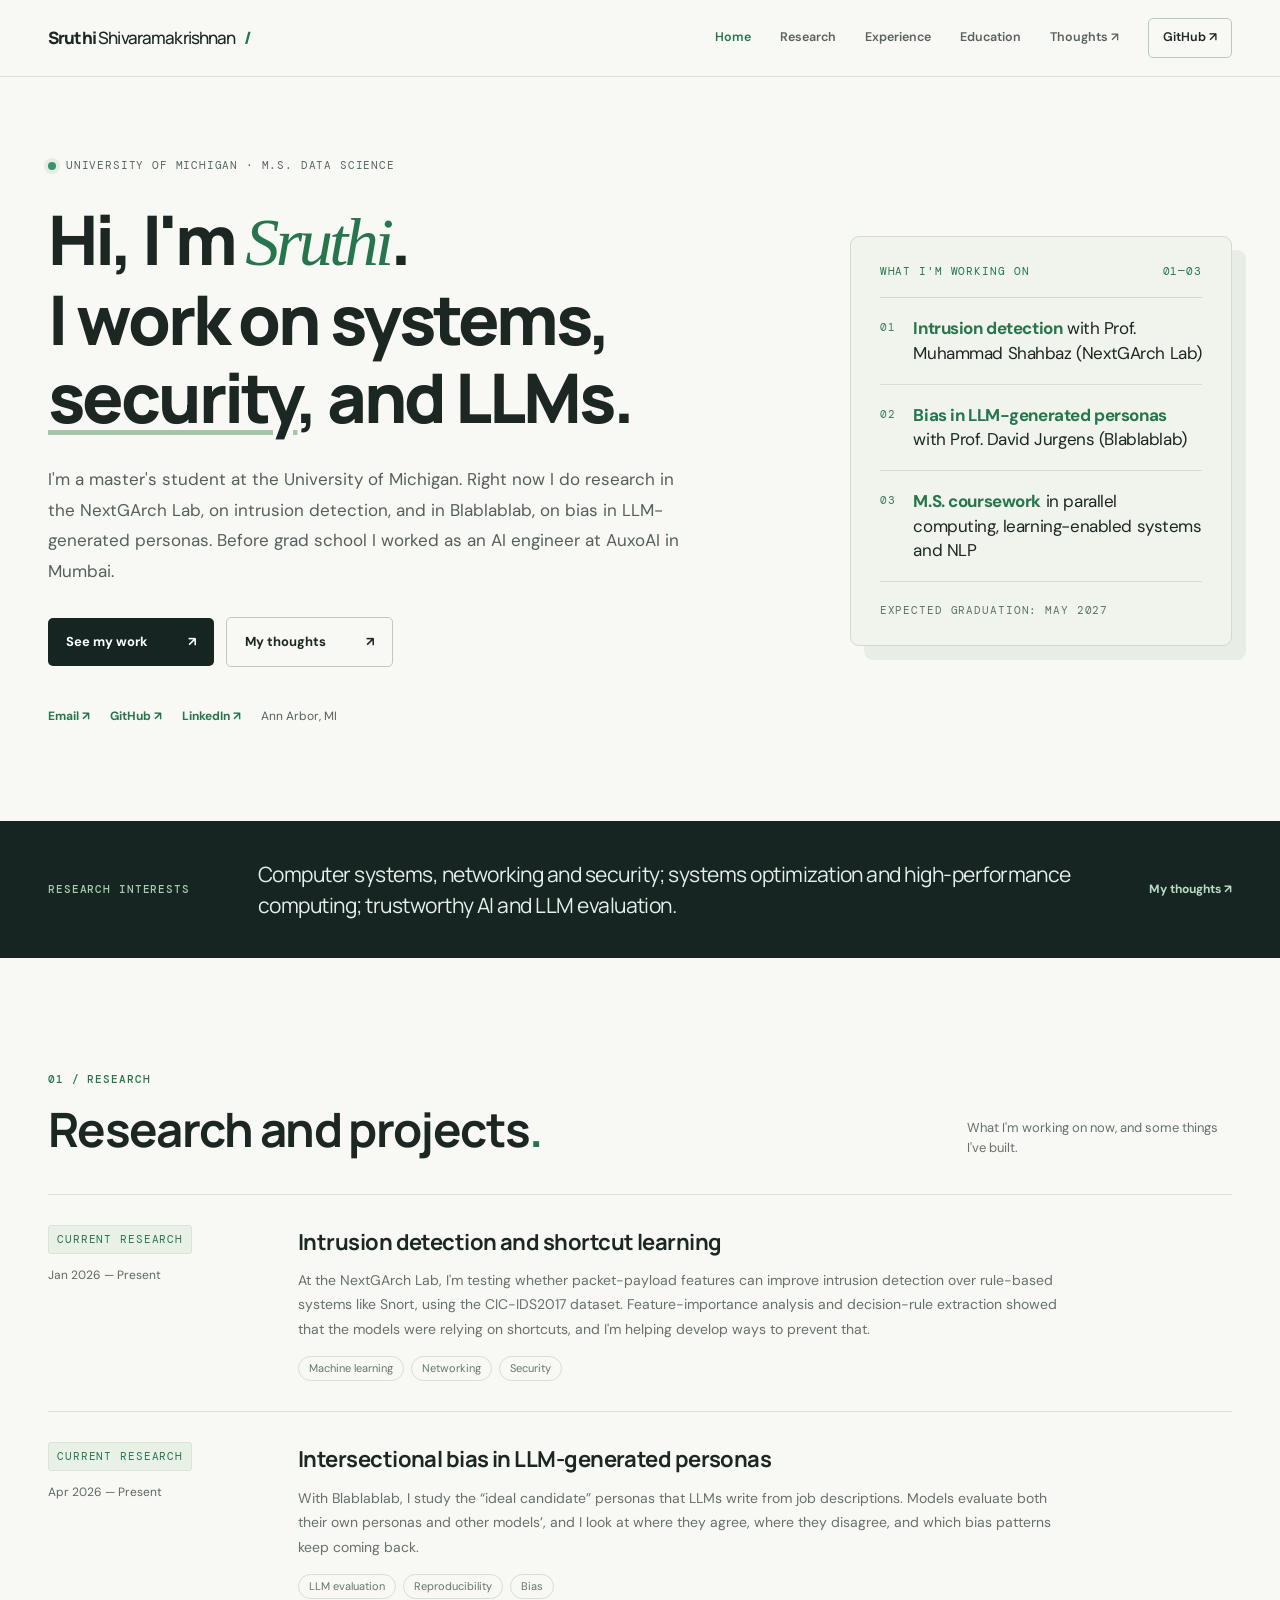
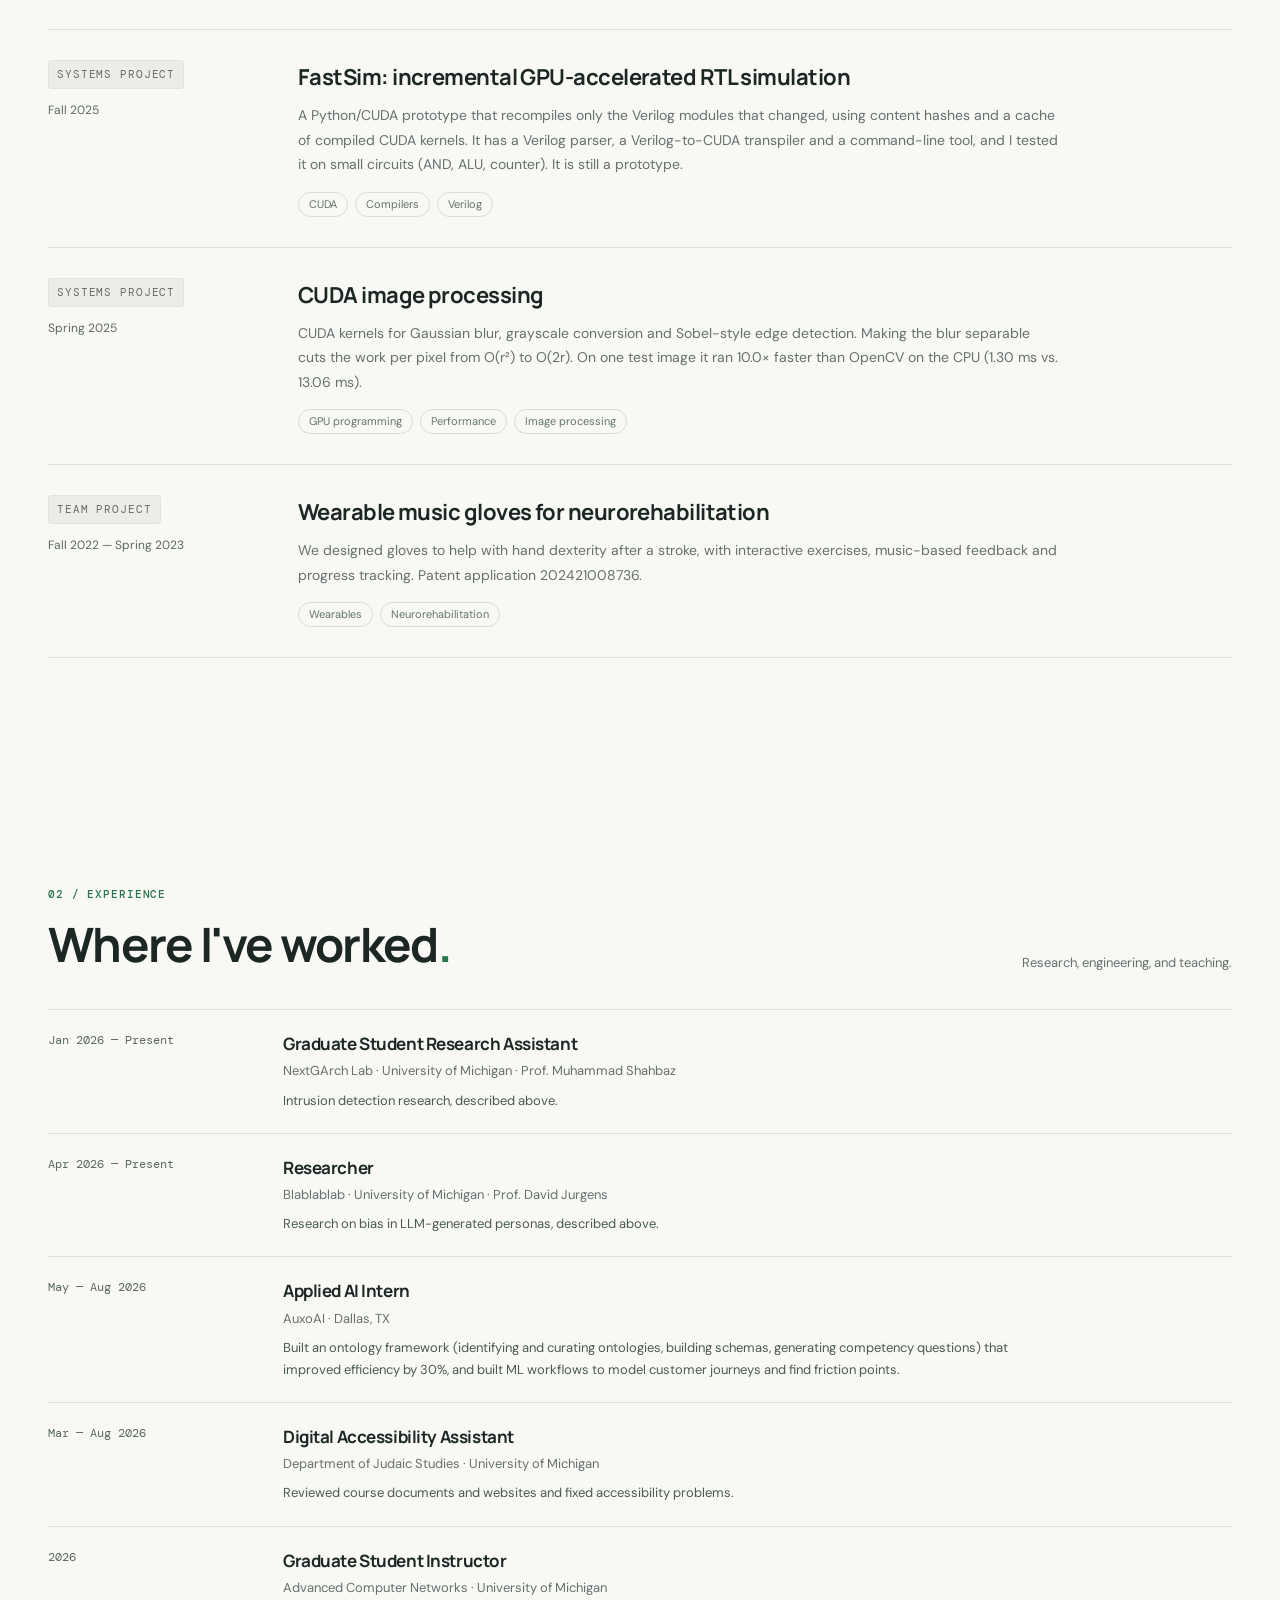
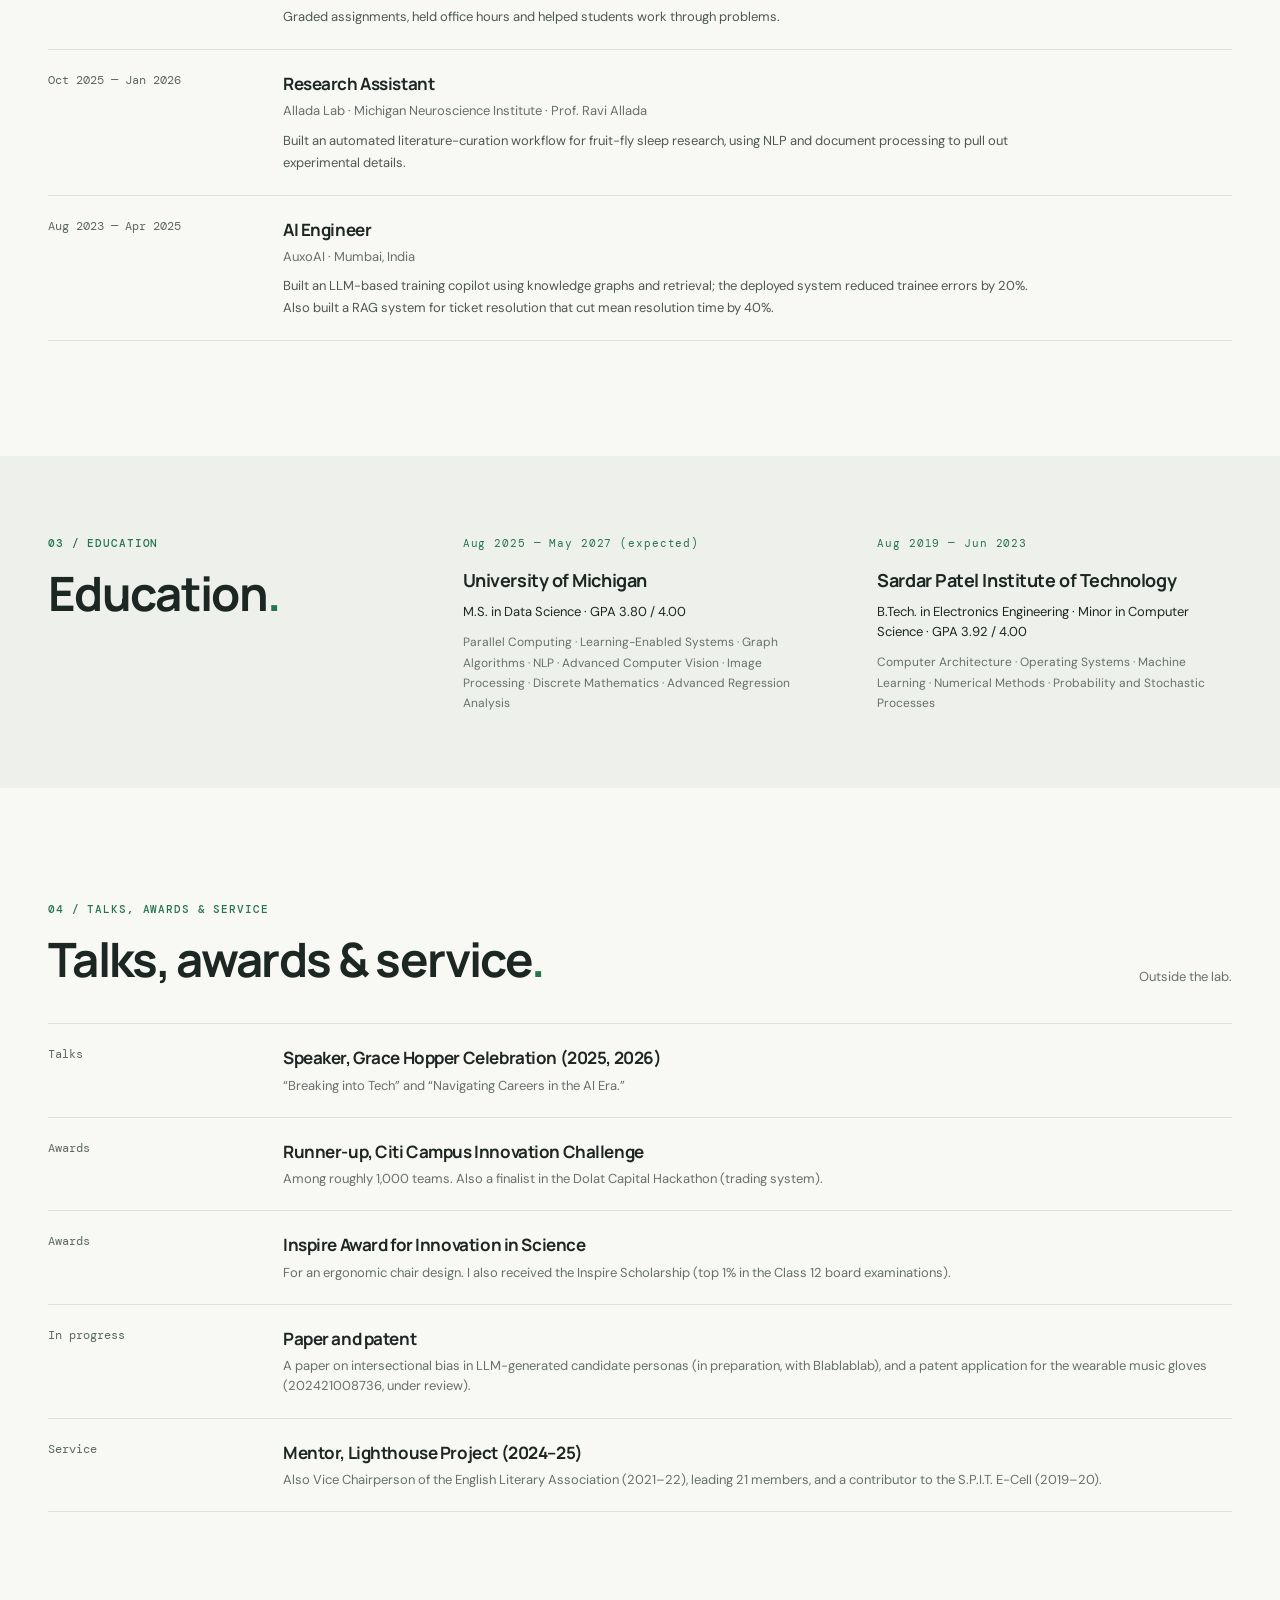
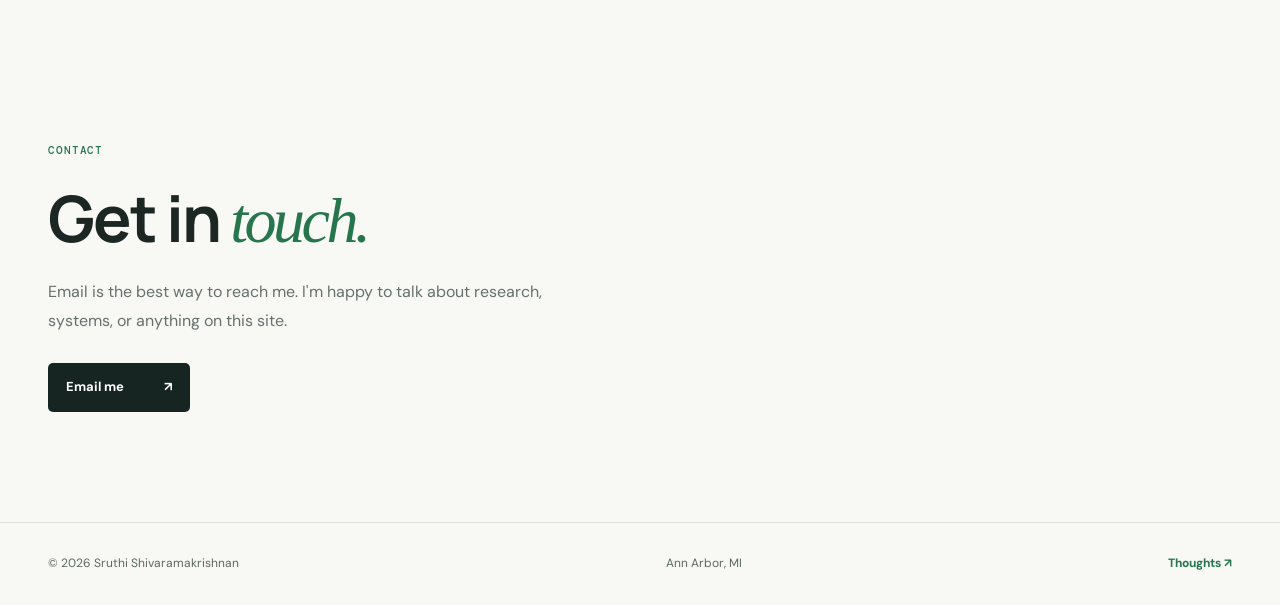
==== commit 29342012: "Update header and footer sections in index.html" ====
--- a/index.html
+++ b/index.html
@@ -5,10 +5,10 @@
 </head>
 <body>
 <a class="skip-link" href="#main">Skip to content</a>
-<header class="site-header"><div class="header-inner"><a class="wordmark" href="index.html">Sruthi <span>Shivaramakrishnan</span><span class="mark">/</span></a><button class="mobile-toggle" aria-label="Toggle menu" aria-expanded="false" aria-controls="site-nav">Menu <span>☰</span></button><nav class="nav" id="site-nav" aria-label="Main navigation"><a class="active" href="index.html" aria-current="page">Home</a><a href="#research">Research</a><a href="#work">Experience</a><a href="#education">Education</a><a href="thoughts.html">Open problems <span class="nav-arrow" aria-hidden="true">↗</span></a><a class="nav-cv" href="https://github.com/sruShiva" target="_blank" rel="noopener">GitHub ↗</a></nav></div></header>
+<header class="site-header"><div class="header-inner"><a class="wordmark" href="index.html">Sruthi <span>Shivaramakrishnan</span><span class="mark">/</span></a><button class="mobile-toggle" aria-label="Toggle menu" aria-expanded="false" aria-controls="site-nav">Menu <span>☰</span></button><nav class="nav" id="site-nav" aria-label="Main navigation"><a class="active" href="index.html" aria-current="page">Home</a><a href="#research">Research</a><a href="#work">Experience</a><a href="#education">Education</a><a href="thoughts.html">Thoughts <span class="nav-arrow" aria-hidden="true">↗</span></a><a class="nav-cv" href="https://github.com/sruShiva" target="_blank" rel="noopener">GitHub ↗</a></nav></div></header>
 <main id="main">
-<section class="hero wrap"><div class="hero-left"><p class="eyebrow"><span class="online-dot"></span> UNIVERSITY OF MICHIGAN · M.S. DATA SCIENCE</p><h1>Hi, I'm <em>Sruthi</em>.<br>I work on systems, <span class="underline-sketch">security</span>, and LLMs.</h1><p class="hero-text">I'm a master's student at the University of Michigan. Right now I do research in the NextGArch Lab, on intrusion detection, and in Blablablab, on bias in LLM-generated personas. Before grad school I worked as an AI engineer at AuxoAI in Mumbai.</p><div class="hero-actions"><a class="button button-dark" href="#research">See my work <span aria-hidden="true">↗</span></a><a class="button button-outline" href="thoughts.html">Open problems <span aria-hidden="true">↗</span></a></div><div class="social-line"><a href="mailto:sruths@umich.edu">Email ↗</a><a href="https://github.com/sruShiva" target="_blank" rel="noopener">GitHub ↗</a><a href="https://linkedin.com/in/sruthi-shivaramakrishnan" target="_blank" rel="noopener">LinkedIn ↗</a><span>Ann Arbor, MI</span></div></div><aside class="hero-aside"><div class="aside-top"><span>WHAT I'M WORKING ON</span><span>01—03</span></div><div class="aside-item"><span class="aside-num">01</span><p><strong>Intrusion detection</strong> with Prof. Muhammad Shahbaz (NextGArch Lab)</p></div><div class="aside-item"><span class="aside-num">02</span><p><strong>Bias in LLM-generated personas</strong> with Prof. David Jurgens (Blablablab)</p></div><div class="aside-item"><span class="aside-num">03</span><p><strong>M.S. coursework</strong> in parallel computing, learning-enabled systems and NLP</p></div><div class="aside-foot">Expected graduation: May 2027</div></aside></section>
-<section class="quote-band"><div class="wrap"><span class="section-index">RESEARCH INTERESTS</span><p>Computer systems, networking and security; systems optimization and high-performance computing; trustworthy AI and LLM evaluation.</p><a href="thoughts.html">Open problems <span aria-hidden="true">↗</span></a></div></section>
+<section class="hero wrap"><div class="hero-left"><p class="eyebrow"><span class="online-dot"></span> UNIVERSITY OF MICHIGAN · M.S. DATA SCIENCE</p><h1>Hi, I'm <em>Sruthi</em>.<br>I work on systems, <span class="underline-sketch">security</span>, and LLMs.</h1><p class="hero-text">I'm a master's student at the University of Michigan. Right now I do research in the NextGArch Lab, on intrusion detection, and in Blablablab, on bias in LLM-generated personas. Before grad school I worked as an AI engineer at AuxoAI in Mumbai.</p><div class="hero-actions"><a class="button button-dark" href="#research">See my work <span aria-hidden="true">↗</span></a><a class="button button-outline" href="thoughts.html">My thoughts <span aria-hidden="true">↗</span></a></div><div class="social-line"><a href="mailto:sruths@umich.edu">Email ↗</a><a href="https://github.com/sruShiva" target="_blank" rel="noopener">GitHub ↗</a><a href="https://linkedin.com/in/sruthi-shivaramakrishnan" target="_blank" rel="noopener">LinkedIn ↗</a><span>Ann Arbor, MI</span></div></div><aside class="hero-aside"><div class="aside-top"><span>WHAT I'M WORKING ON</span><span>01—03</span></div><div class="aside-item"><span class="aside-num">01</span><p><strong>Intrusion detection</strong> with Prof. Muhammad Shahbaz (NextGArch Lab)</p></div><div class="aside-item"><span class="aside-num">02</span><p><strong>Bias in LLM-generated personas</strong> with Prof. David Jurgens (Blablablab)</p></div><div class="aside-item"><span class="aside-num">03</span><p><strong>M.S. coursework</strong> in parallel computing, learning-enabled systems and NLP</p></div><div class="aside-foot">Expected graduation: May 2027</div></aside></section>
+<section class="quote-band"><div class="wrap"><span class="section-index">RESEARCH INTERESTS</span><p>Computer systems, networking and security; systems optimization and high-performance computing; trustworthy AI and LLM evaluation.</p><a href="thoughts.html">My thoughts <span aria-hidden="true">↗</span></a></div></section>
 <section id="research" class="section wrap"><div class="section-header"><div><span class="section-index">01 / RESEARCH</span><h2>Research and projects<span class="period">.</span></h2></div><p>What I'm working on now, and some things I've built.</p></div><div class="research-list">
 <article class="research-row"><div class="research-meta"><span class="chip">CURRENT RESEARCH</span><span>Jan 2026 — Present</span></div><div><h3>Intrusion detection and shortcut learning</h3><p>At the NextGArch Lab, I'm testing whether packet-payload features can improve intrusion detection over rule-based systems like Snort, using the CIC-IDS2017 dataset. Feature-importance analysis and decision-rule extraction showed that the models were relying on shortcuts, and I'm helping develop ways to prevent that.</p><div class="tags"><span>Machine learning</span><span>Networking</span><span>Security</span></div></div></article>
 <article class="research-row"><div class="research-meta"><span class="chip">CURRENT RESEARCH</span><span>Apr 2026 — Present</span></div><div><h3>Intersectional bias in LLM-generated personas</h3><p>With Blablablab, I study the &ldquo;ideal candidate&rdquo; personas that LLMs write from job descriptions. Models evaluate both their own personas and other models&rsquo;, and I look at where they agree, where they disagree, and which bias patterns keep coming back.</p><div class="tags"><span>LLM evaluation</span><span>Reproducibility</span><span>Bias</span></div></div></article>
@@ -18,7 +18,7 @@
 </div></section>
 <section id="work" class="section wrap"><div class="section-header"><div><span class="section-index">02 / EXPERIENCE</span><h2>Where I've worked<span class="period">.</span></h2></div><p>Research, engineering, and teaching.</p></div><div class="timeline"><div class="timeline-row"><span>Jan 2026 — Present</span><div><h3>Graduate Student Research Assistant</h3><p>NextGArch Lab · University of Michigan · Prof. Muhammad Shahbaz</p><p class="role-note">Intrusion detection research, described above.</p></div></div><div class="timeline-row"><span>Apr 2026 — Present</span><div><h3>Researcher</h3><p>Blablablab · University of Michigan · Prof. David Jurgens</p><p class="role-note">Research on bias in LLM-generated personas, described above.</p></div></div><div class="timeline-row"><span>May — Aug 2026</span><div><h3>Applied AI Intern</h3><p>AuxoAI · Dallas, TX</p><p class="role-note">Built an ontology framework (identifying and curating ontologies, building schemas, generating competency questions) that improved efficiency by 30%, and built ML workflows to model customer journeys and find friction points.</p></div></div><div class="timeline-row"><span>Mar — Aug 2026</span><div><h3>Digital Accessibility Assistant</h3><p>Department of Judaic Studies · University of Michigan</p><p class="role-note">Reviewed course documents and websites and fixed accessibility problems.</p></div></div><div class="timeline-row"><span>2026</span><div><h3>Graduate Student Instructor</h3><p>Advanced Computer Networks · University of Michigan</p><p class="role-note">Graded assignments, held office hours and helped students work through problems.</p></div></div><div class="timeline-row"><span>Oct 2025 — Jan 2026</span><div><h3>Research Assistant</h3><p>Allada Lab · Michigan Neuroscience Institute · Prof. Ravi Allada</p><p class="role-note">Built an automated literature-curation workflow for fruit-fly sleep research, using NLP and document processing to pull out experimental details.</p></div></div><div class="timeline-row"><span>Aug 2023 — Apr 2025</span><div><h3>AI Engineer</h3><p>AuxoAI · Mumbai, India</p><p class="role-note">Built an LLM-based training copilot using knowledge graphs and retrieval; the deployed system reduced trainee errors by 20%. Also built a RAG system for ticket resolution that cut mean resolution time by 40%.</p></div></div></div></section>
 <section id="education" class="education-strip"><div class="wrap education-grid"><div><span class="section-index">03 / EDUCATION</span><h2>Education<span class="period">.</span></h2></div><div><span class="edu-date">Aug 2025 — May 2027 (expected)</span><h3>University of Michigan</h3><p>M.S. in Data Science · GPA 3.80 / 4.00</p><small>Parallel Computing · Learning-Enabled Systems · Graph Algorithms · NLP · Advanced Computer Vision · Image Processing · Discrete Mathematics · Advanced Regression Analysis</small></div><div><span class="edu-date">Aug 2019 — Jun 2023</span><h3>Sardar Patel Institute of Technology</h3><p>B.Tech. in Electronics Engineering · Minor in Computer Science · GPA 3.92 / 4.00</p><small>Computer Architecture · Operating Systems · Machine Learning · Numerical Methods · Probability and Stochastic Processes</small></div></div></section>
-<section id="honors" class="section wrap"><div class="section-header"><div><span class="section-index">04 / TALKS, AWARDS &amp; SERVICE</span><h2>Beyond the lab<span class="period">.</span></h2></div><p>Talks, awards, and service.</p></div><div class="timeline"><div class="timeline-row"><span>Talks</span><div><h3>Speaker, Grace Hopper Celebration (2025, 2026)</h3><p>&ldquo;Breaking into Tech&rdquo; and &ldquo;Navigating Careers in the AI Era.&rdquo;</p></div></div><div class="timeline-row"><span>Awards</span><div><h3>Runner-up, Citi Campus Innovation Challenge</h3><p>Among roughly 1,000 teams. Also a finalist in the Dolat Capital Hackathon (trading system).</p></div></div><div class="timeline-row"><span>Awards</span><div><h3>Inspire Award for Innovation in Science</h3><p>For an ergonomic chair design. I also received the Inspire Scholarship (top 1% in the Class 12 board examinations).</p></div></div><div class="timeline-row"><span>In progress</span><div><h3>Paper and patent</h3><p>A paper on intersectional bias in LLM-generated candidate personas (in preparation, with Blablablab), and a patent application for the wearable music gloves (202421008736, under review).</p></div></div><div class="timeline-row"><span>Service</span><div><h3>Mentor, Lighthouse Project (2024–25)</h3><p>Also Vice Chairperson of the English Literary Association (2021–22), leading 21 members, and a contributor to the S.P.I.T. E-Cell (2019–20).</p></div></div></div></section>
+<section id="honors" class="section wrap"><div class="section-header"><div><span class="section-index">04 / TALKS, AWARDS &amp; SERVICE</span><h2>Talks, awards &amp; service<span class="period">.</span></h2></div><p>Outside the lab.</p></div><div class="timeline"><div class="timeline-row"><span>Talks</span><div><h3>Speaker, Grace Hopper Celebration (2025, 2026)</h3><p>&ldquo;Breaking into Tech&rdquo; and &ldquo;Navigating Careers in the AI Era.&rdquo;</p></div></div><div class="timeline-row"><span>Awards</span><div><h3>Runner-up, Citi Campus Innovation Challenge</h3><p>Among roughly 1,000 teams. Also a finalist in the Dolat Capital Hackathon (trading system).</p></div></div><div class="timeline-row"><span>Awards</span><div><h3>Inspire Award for Innovation in Science</h3><p>For an ergonomic chair design. I also received the Inspire Scholarship (top 1% in the Class 12 board examinations).</p></div></div><div class="timeline-row"><span>In progress</span><div><h3>Paper and patent</h3><p>A paper on intersectional bias in LLM-generated candidate personas (in preparation, with Blablablab), and a patent application for the wearable music gloves (202421008736, under review).</p></div></div><div class="timeline-row"><span>Service</span><div><h3>Mentor, Lighthouse Project (2024–25)</h3><p>Also Vice Chairperson of the English Literary Association (2021–22), leading 21 members, and a contributor to the S.P.I.T. E-Cell (2019–20).</p></div></div></div></section>
 <section class="contact wrap"><span class="section-index">CONTACT</span><h2>Get in <em>touch.</em></h2><p>Email is the best way to reach me. I'm happy to talk about research, systems, or anything on this site.</p><a class="button button-dark" href="mailto:sruths@umich.edu">Email me <span aria-hidden="true">↗</span></a></section>
-</main><footer class="footer"><div class="wrap footer-inner"><span>© <span id="year">2026</span> Sruthi Shivaramakrishnan</span><span>Ann Arbor, MI</span><a href="thoughts.html">Open problems <span aria-hidden="true">↗</span></a></div></footer>
+</main><footer class="footer"><div class="wrap footer-inner"><span>© <span id="year">2026</span> Sruthi Shivaramakrishnan</span><span>Ann Arbor, MI</span><a href="thoughts.html">Thoughts <span aria-hidden="true">↗</span></a></div></footer>
 </body></html>
--- a/style.css
+++ b/style.css
@@ -1,31 +1,9 @@
-*{box-sizing:border-box}
-:root{--ink:#1f2328;--muted:#5a6168;--line:#e3e3df;--bg:#fbfbf9}
-html{scroll-padding-top:20px}
-body{margin:0;background:var(--bg);color:var(--ink);font:17px/1.65 'DM Sans',system-ui,-apple-system,'Segoe UI',Roboto,sans-serif}
-a{color:var(--ink);text-decoration:underline;text-decoration-color:#9aa1a7;text-underline-offset:3px}
-a:hover{text-decoration-color:var(--ink)}
-:focus-visible{outline:2px solid #1f2328;outline-offset:3px}
-.skip-link{position:absolute;left:12px;top:-60px;background:var(--ink);color:#fff;padding:8px 14px;border-radius:4px;font-size:14px}
-.skip-link:focus{top:10px}
-.wrap{max-width:760px;margin:0 auto;padding:0 24px}
-.site-header{display:flex;flex-wrap:wrap;justify-content:space-between;align-items:baseline;gap:8px 28px;padding-top:28px;padding-bottom:12px}
-.wordmark{font-weight:600;text-decoration:none}
-.site-header nav{display:flex;flex-wrap:wrap;gap:4px 20px;font-size:15px}
-.site-header nav a{color:var(--muted);text-decoration:none}
-.site-header nav a:hover,.site-header nav a[aria-current]{color:var(--ink);text-decoration:underline}
-h1,h2,h3{line-height:1.3;font-weight:600;margin:0}
-.intro{padding:56px 0 8px}
-h1{font-size:34px;margin-bottom:6px}
-.lede{font-size:19px;color:var(--muted);margin:0 0 20px}
-.intro p{margin:0 0 14px;max-width:640px}
-.links{color:var(--muted);font-size:15px}
-section{margin-top:56px}
-section h2{font-size:22px;padding-top:24px;border-top:1px solid var(--line);margin-bottom:22px}
-.intro+section h2,.intro{border-top:0}
-.entry{margin-bottom:26px;max-width:660px}
-.entry h3{font-size:18px}
-.entry p{margin:0 0 6px}
-.entry .meta,p.meta{color:var(--muted);font-size:15px;margin:2px 0 8px}
-.notes{margin-top:24px}
-.site-footer{margin-top:72px;padding-top:22px;padding-bottom:48px;border-top:1px solid var(--line);color:var(--muted);font-size:14px;max-width:760px}
-@media(max-width:540px){body{font-size:16px}.wrap{padding:0 20px}h1{font-size:28px}.intro{padding-top:40px}section{margin-top:44px}}
+:root{--bg:#f8f8f5;--paper:#fff;--ink:#1c2724;--muted:#66716e;--line:#dce2db;--green:#27754d;--pale:#e9f1e7;--dark:#162521;--max:1200px}[hidden]{display:none!important}*{box-sizing:border-box}html{scroll-behavior:smooth;scroll-padding-top:90px}body{margin:0;background:var(--bg);color:var(--ink);font-family:'DM Sans',system-ui,sans-serif;font-size:16px;line-height:1.55}a{color:inherit;text-decoration:none}:focus-visible{outline:2px solid var(--green);outline-offset:3px;border-radius:3px}.skip-link{position:absolute;left:16px;top:-60px;z-index:20;background:var(--dark);color:#fff;padding:10px 16px;border-radius:5px;font-size:13px;font-weight:700}.skip-link:focus{top:12px}button,input{font:inherit}button{cursor:pointer}h1,h2,h3,p{margin-top:0}h1,h2,h3{font-family:Manrope,system-ui,sans-serif}h1{letter-spacing:-.045em}h2{letter-spacing:-.035em}h3{letter-spacing:-.025em}.wrap{width:min(var(--max),calc(100% - 96px));margin-inline:auto}.site-header{background:rgba(248,248,245,.95);border-bottom:1px solid var(--line);position:sticky;z-index:10;top:0;backdrop-filter:blur(14px)}.header-inner{width:min(var(--max),calc(100% - 96px));margin-inline:auto;min-height:76px;padding:0;display:flex;align-items:center;justify-content:space-between;gap:26px}.wordmark{font-family:Manrope,sans-serif;font-size:17px;letter-spacing:-.05em;font-weight:800;white-space:nowrap}.wordmark span:not(.mark){font-weight:500}.mark{color:var(--green);margin-left:8px}.nav{display:flex;align-items:center;gap:29px}.nav>a{font-size:12.5px;color:#58635f;white-space:nowrap;font-weight:600;transition:color .2s}.nav>a:hover,.nav>a.active{color:var(--green)}.nav-arrow{font-size:12px}.nav>a.nav-cv{color:var(--ink);border:1px solid #bac9bd;border-radius:5px;padding:9px 14px}.mobile-toggle{display:none;background:none;border:0;color:var(--ink)}.eyebrow,.section-index,.mini-label,.aside-top,.aside-num,.aside-foot,.chip,.calc-light,.card-meta,.thought-rule,.edu-date,.question-status{font-family:'DM Mono',monospace;font-size:11px;letter-spacing:.08em}.section-index{color:var(--green);font-weight:500}.period{color:var(--green)}.hero{min-height:680px;display:grid;grid-template-columns:1.6fr .88fr;gap:9%;align-items:center;padding-top:80px;padding-bottom:96px}.eyebrow{color:#556862;letter-spacing:.075em;display:flex;align-items:center;gap:10px;margin-bottom:27px}.online-dot{width:8px;height:8px;background:#3b9168;border-radius:50%;box-shadow:0 0 0 4px #e5eee6}.hero h1{font-size:clamp(43px,5.35vw,77px);font-weight:800;line-height:1.13;max-width:760px;margin-bottom:28px}.hero h1 em,.thoughts-hero h1 em,.manifesto h2 em,.note-outro h2 em,.contact h2 em{font-family:Georgia,'Times New Roman',serif;font-weight:400;color:var(--green);letter-spacing:-.055em}.underline-sketch{text-decoration:underline;text-decoration-color:#a4c5a8;text-decoration-thickness:5px;text-underline-offset:7px}.hero-text{max-width:640px;font-size:17px;line-height:1.8;color:#54605b;margin-bottom:30px}.hero-actions{display:flex;align-items:center;gap:12px;flex-wrap:wrap}.button{display:inline-flex;gap:40px;align-items:center;justify-content:space-between;padding:14px 18px;font-size:13px;font-weight:700;border-radius:5px;transition:transform .18s,background .18s}.button:hover{transform:translateY(-2px)}.button-dark{background:var(--dark);color:white}.button-dark:hover{background:#2d4a3c}.button-outline{border:1px solid #bfc9c1;background:transparent}.social-line{margin-top:40px;display:flex;gap:20px;flex-wrap:wrap;font-size:12px;color:#55615c}.social-line a{color:var(--green);font-weight:700}.hero-aside{border:1px solid #cfdbd0;border-radius:9px;background:#f0f4ed;padding:26px 29px;box-shadow:14px 14px 0 #e8eee6;max-width:420px}.aside-top span:last-child{white-space:nowrap}.aside-top{display:flex;justify-content:space-between;gap:12px;color:var(--green);padding-bottom:17px;border-bottom:1px solid #ccdbcc}.aside-item{display:flex;gap:18px;padding:18px 0;border-bottom:1px solid #d5e0d4}.aside-num{color:#3f7a58;padding-top:3px}.aside-item p{font-size:17px;letter-spacing:-.025em;line-height:1.45;margin:0}.aside-item strong{color:var(--green)}.aside-foot{padding-top:20px;color:#5c7365;text-transform:uppercase}.quote-band{background:var(--dark);color:#e6eee9;padding:38px 0}.quote-band .wrap{display:flex;align-items:center;gap:60px}.quote-band .section-index{color:#a6cbb1;min-width:150px}.quote-band p{font-size:21px;font-family:Manrope,sans-serif;line-height:1.45;letter-spacing:-.025em;margin:0;flex:1}.quote-band p em{color:#a7d7b6;font-family:Georgia,serif}.quote-band a{white-space:nowrap;color:#bbdac5;font-size:12px;font-weight:700}.section{padding:108px 0 115px}.section-header{display:flex;align-items:flex-end;justify-content:space-between;gap:30px;margin-bottom:36px}.section-header h2,.education-grid h2{font-size:clamp(32px,3.7vw,48px);line-height:1.2;margin:10px 0 0}.section-header>p{font-size:13px;max-width:265px;margin:0;color:var(--muted)}.research-list{border-top:1px solid var(--line)}.research-row{display:grid;grid-template-columns:220px 1fr;gap:30px;padding:30px 0;border-bottom:1px solid var(--line)}.research-meta{display:flex;flex-direction:column;gap:12px;align-items:flex-start;color:#5b6863;font-size:12px}.chip{color:var(--green);background:var(--pale);border:1px solid #d7e6d8;border-radius:3px;padding:5px 8px;font-size:11px}.chip-neutral{color:#666c64;background:#ecede7;border-color:#e3e4dc}.research-row h3{font-size:22px;margin-bottom:9px}.research-row p{max-width:760px;color:var(--muted);font-size:14px;line-height:1.75;margin-bottom:15px}.tags{display:flex;gap:7px;flex-wrap:wrap}.tags span{border:1px solid #d6dfd7;padding:3px 10px;border-radius:30px;font-size:11px;color:#65756b}.timeline{border-top:1px solid var(--line)}.timeline-row{display:grid;grid-template-columns:210px 1fr;gap:25px;padding:21px 0;border-bottom:1px solid var(--line)}.timeline-row>span{font-family:'DM Mono',monospace;font-size:12px;color:#5b6863}.timeline-row h3{font-size:17px;margin:0 0 4px}.timeline-row p{font-size:13px;color:var(--muted);margin:0}.timeline-row p.role-note{margin-top:8px;max-width:760px;line-height:1.7;color:#4b5a53}.education-strip{background:#edf0eb;padding:74px 0}.education-grid{display:grid;grid-template-columns:1fr 1fr 1fr;gap:60px}.education-grid h3{font-size:18px;margin:12px 0 7px}.education-grid p{font-size:13px;margin:0 0 10px}.education-grid small{font-size:12px;color:var(--muted);line-height:1.7;display:block}.edu-date{color:var(--green)}.contact{padding-top:110px;padding-bottom:110px}.contact h2{font-size:clamp(39px,5vw,67px);line-height:1.14;margin:20px 0}.contact p{max-width:540px;color:var(--muted);line-height:1.8}.contact .button{margin-top:12px}.footer{border-top:1px solid var(--line)}.footer-inner{min-height:82px;display:flex;align-items:center;justify-content:space-between;gap:15px;color:#5b6863;font-size:12px}.footer a{color:var(--green);font-weight:700}
+/* Thoughts page */.thoughts-hero{padding-top:95px;padding-bottom:57px}.thoughts-hero h1{font-size:clamp(58px,8vw,116px);line-height:1.05;margin:22px 0 30px}.thoughts-hero>p{max-width:650px;font-size:18px;color:var(--muted);line-height:1.8;margin-bottom:52px}.thought-rule{border-top:1px solid var(--line);padding-top:17px;display:flex;justify-content:space-between;color:#5b6863}.manifesto{display:grid;grid-template-columns:220px 1fr;gap:65px;padding-top:64px;padding-bottom:100px}.manifesto-side p{font-size:13px;color:var(--muted);margin-top:16px;max-width:175px}.manifesto-body h2{font-size:clamp(27px,3.5vw,44px);max-width:830px;line-height:1.32;margin-bottom:25px}.manifesto-body>p{font-size:15px;line-height:1.85;color:var(--muted);max-width:790px}.principles{display:grid;grid-template-columns:1fr 1fr;gap:37px 50px;border-top:1px solid var(--line);padding-top:38px;margin:40px 0}.principles>div>span{font-family:'DM Mono',monospace;color:var(--green);font-size:12px}.principles h3{font-size:18px;margin:11px 0 8px}.principles p{font-size:13px;line-height:1.7;color:var(--muted)}.manifesto-body .manifesto-close{background:#edf2ea;border-left:3px solid var(--green);padding:21px 24px;color:var(--ink);font-size:14px}.problems-section{padding:92px 0 105px;background:#edf0eb}.filter-row{display:flex;gap:9px;flex-wrap:wrap;margin-bottom:28px}.filter{padding:10px 15px;background:transparent;border:1px solid #cbd7cc;border-radius:5px;color:#536259;font-size:12px;font-weight:700}.filter.active,.filter:hover{background:var(--dark);color:#fff;border-color:var(--dark)}.problem-grid{display:grid;grid-template-columns:repeat(3,1fr);gap:16px}.problem-card{background:#fff;border:1px solid #d9e1da;border-radius:7px;padding:25px;display:flex;flex-direction:column;min-height:330px;transition:transform .2s,box-shadow .2s}.problem-card:hover{transform:translateY(-3px);box-shadow:0 14px 35px #18382510}.problem-card.featured{background:#e1ece1;border-color:#c7d9c7}.card-meta{display:flex;justify-content:space-between;gap:10px;color:var(--green);font-size:11px}.question-status{border:1px solid #c9dacc;color:#3f6b55;border-radius:2px;padding:2px 6px;font-size:11px;white-space:nowrap}.problem-card h3{font-size:21px;line-height:1.38;margin:25px 0 13px}.problem-card h3 em{font-family:Georgia,serif;color:var(--green);font-weight:400}.problem-card>p{color:#55645a;font-size:13px;line-height:1.72;margin:0 0 20px}.problem-bottom{margin-top:auto;border-top:1px solid #d9e5da;padding-top:17px;display:flex;justify-content:space-between;align-items:center;gap:10px;font-size:11px;color:var(--green)}.no-results{color:var(--muted);margin-top:30px}.note-outro{padding-top:110px;padding-bottom:115px}.note-outro h2{font-size:clamp(36px,5vw,66px);margin:20px 0}.note-outro p{max-width:570px;color:var(--muted);line-height:1.75}.note-outro .button{margin-top:15px}
+@media(max-width:1100px){.header-inner{width:calc(100% - 56px)}.nav{gap:15px}.nav>a{font-size:11px}.wrap{width:min(var(--max),calc(100% - 56px))}.hero{gap:5%}.hero h1{font-size:clamp(40px,5vw,64px)}.aside-item p{font-size:15px}.problem-grid{grid-template-columns:repeat(2,1fr)}}
+@media(min-width:781px) and (max-width:860px){.nav{gap:11px}.nav>a.nav-cv{padding:8px 10px}.header-inner{gap:14px}.wordmark{font-size:15px}}
+@media(max-width:780px){.header-inner{min-height:66px}.nav{padding-left:28px!important;padding-right:28px!important}.mobile-toggle{display:flex;gap:7px;align-items:center;font-size:13px;font-weight:700}.nav{display:none;position:absolute;top:66px;left:0;right:0;flex-direction:column;align-items:stretch;background:var(--bg);padding:20px 28px;border-bottom:1px solid var(--line);gap:0;box-shadow:0 15px 25px #0000000a}.nav.open{display:flex}.nav>a{padding:11px 0;font-size:13px}.nav>a.nav-cv{border:0;padding:11px 0}.hero{grid-template-columns:1fr;min-height:auto;padding-top:65px;padding-bottom:85px;gap:45px}.hero-aside{max-width:none}.quote-band .wrap{display:block}.quote-band p{margin:15px 0}.quote-band a{display:inline-block}.section{padding:75px 0}.section-header{display:block}.section-header>p{margin-top:15px}.research-row{grid-template-columns:1fr;gap:14px}.research-meta{grid-column:1/-1;flex-direction:row;align-items:center;gap:15px}.timeline-row{grid-template-columns:150px 1fr}.education-grid{grid-template-columns:1fr 1fr;gap:35px}.education-grid>div:first-child{grid-column:1/-1}.manifesto{grid-template-columns:1fr;gap:15px}.manifesto-side p{max-width:none}.thoughts-hero{padding-top:68px}.problem-grid{grid-template-columns:1fr 1fr}.problem-card{min-height:340px}.footer-inner{flex-wrap:wrap;padding:23px 0}}
+@media(max-width:540px){.wrap{width:calc(100% - 38px)}.header-inner{width:calc(100% - 38px)}.nav{padding-left:19px!important;padding-right:19px!important}.wordmark{font-size:14px}.hero h1{font-size:43px}.hero-text{font-size:15px}.hero-actions{align-items:stretch;flex-direction:column}.hero-actions .button{width:100%}.social-line{gap:12px}.aside-item p{font-size:16px}.research-row h3{font-size:19px}.timeline-row{grid-template-columns:1fr;gap:6px}.education-grid{grid-template-columns:1fr}.education-grid>div:first-child{grid-column:auto}.principles{grid-template-columns:1fr;gap:20px}.problem-grid{grid-template-columns:1fr}.problem-card{min-height:280px}.thoughts-hero h1{font-size:60px}.thoughts-hero>p{font-size:15px}.thought-rule{font-size:10px}.footer-inner{display:grid;gap:8px}.quote-band p{font-size:18px}}
+@media(prefers-reduced-motion:reduce){*,*:before,*:after{scroll-behavior:auto!important;transition:none!important}}
+
+.problem-card.coming{min-height:0}.problem-card.coming p{margin:0}.section-note{margin-top:14px}
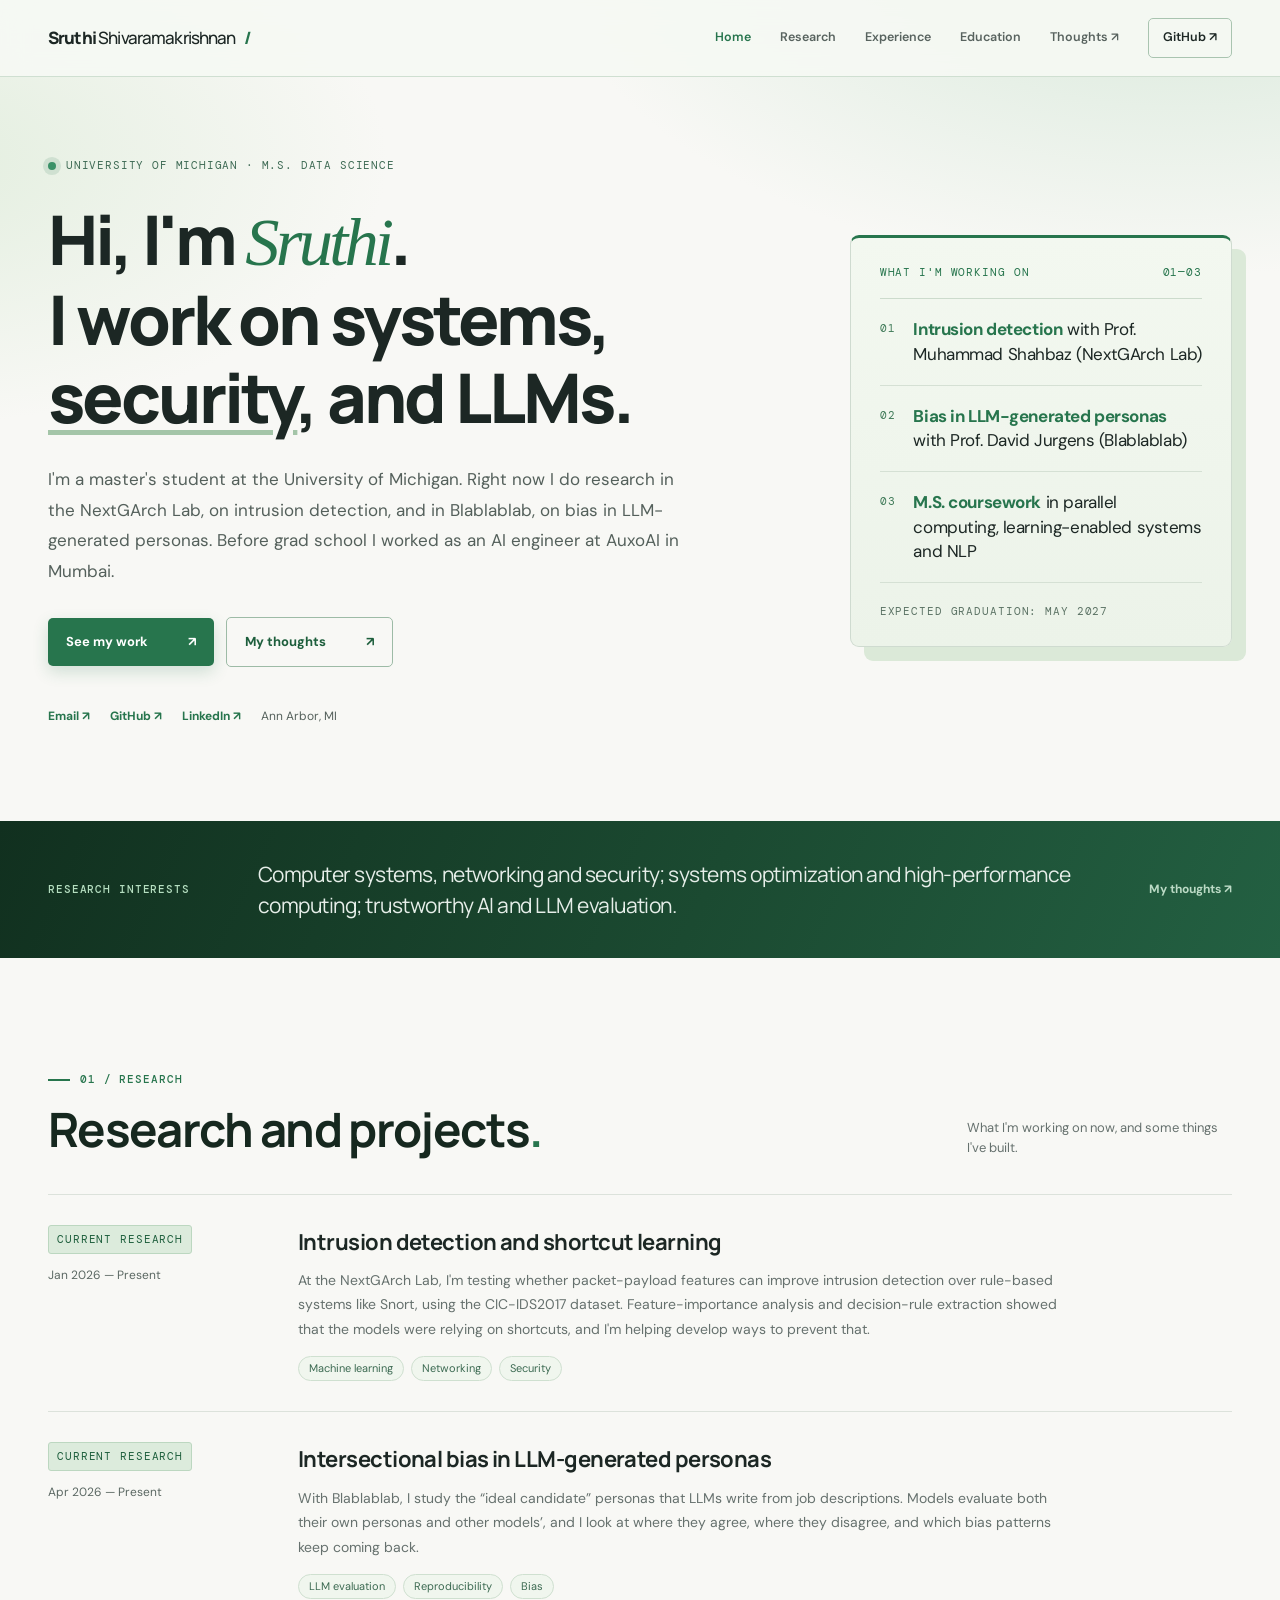
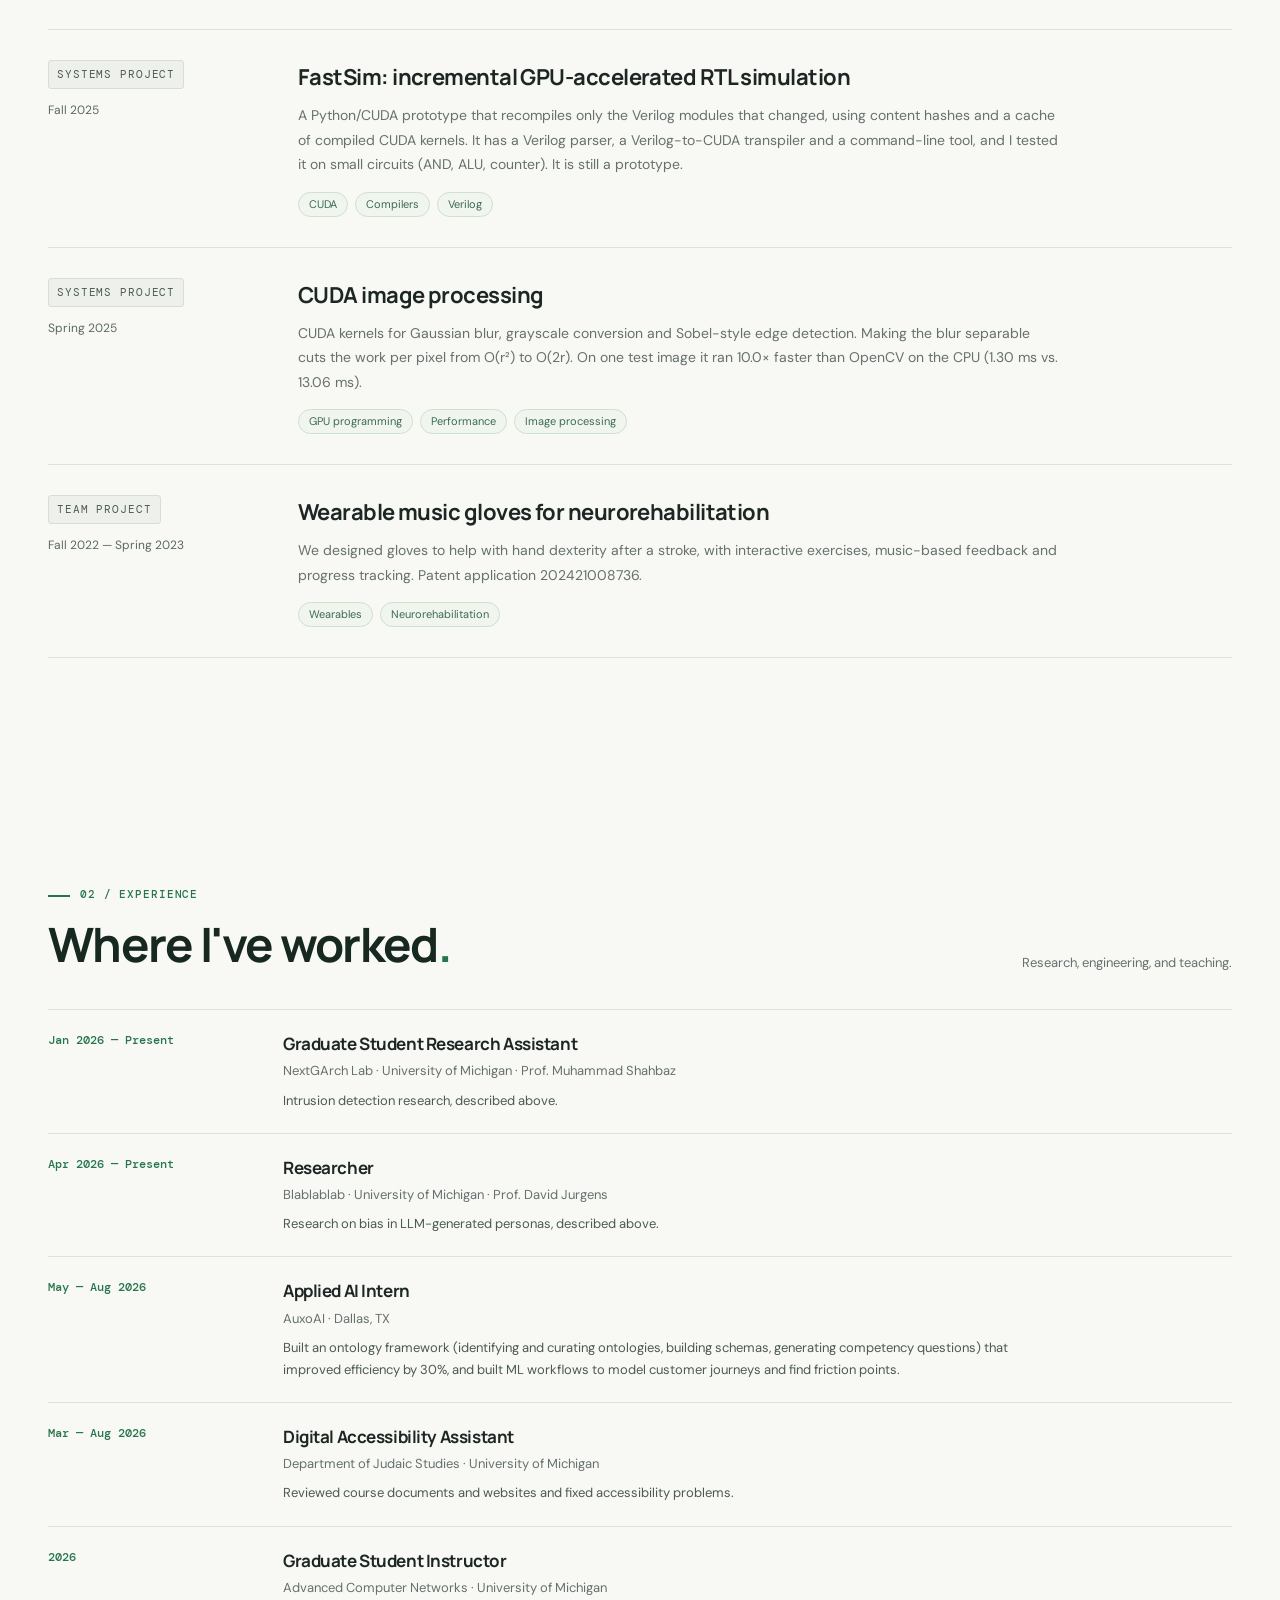
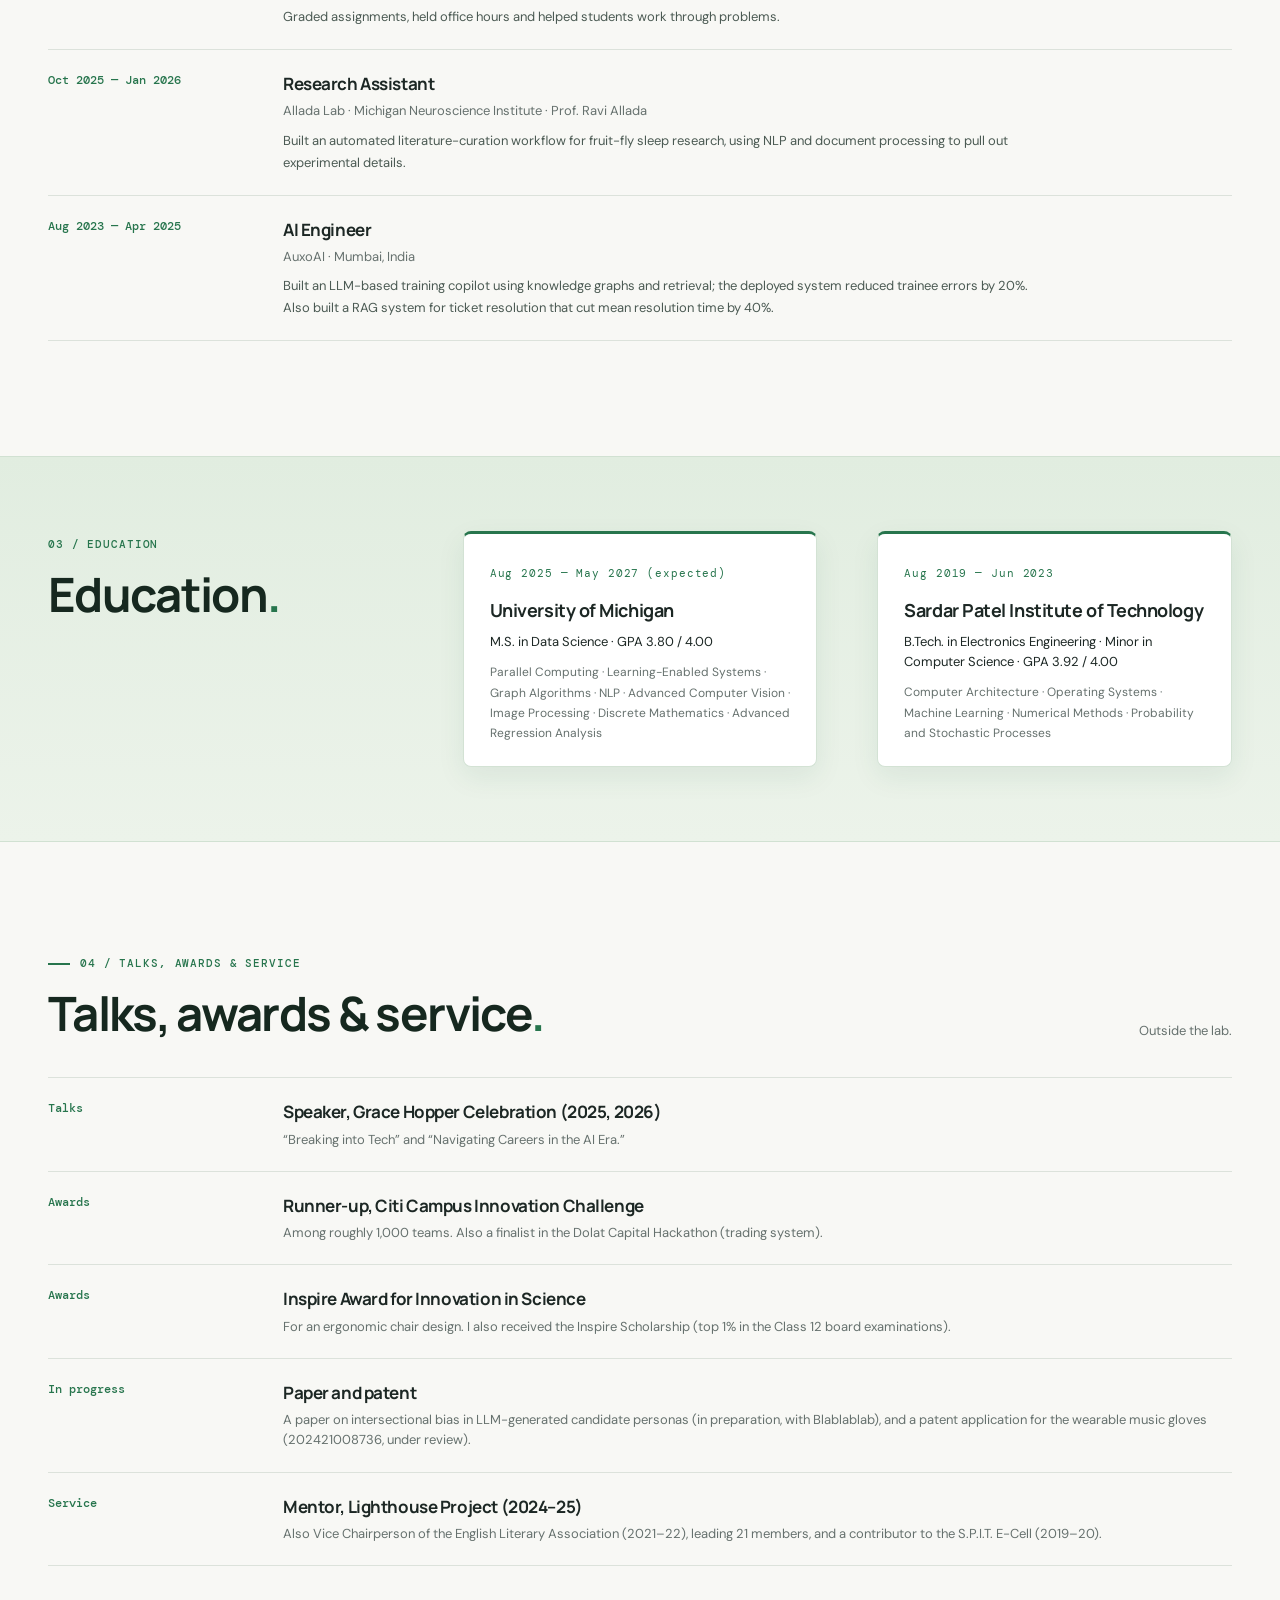
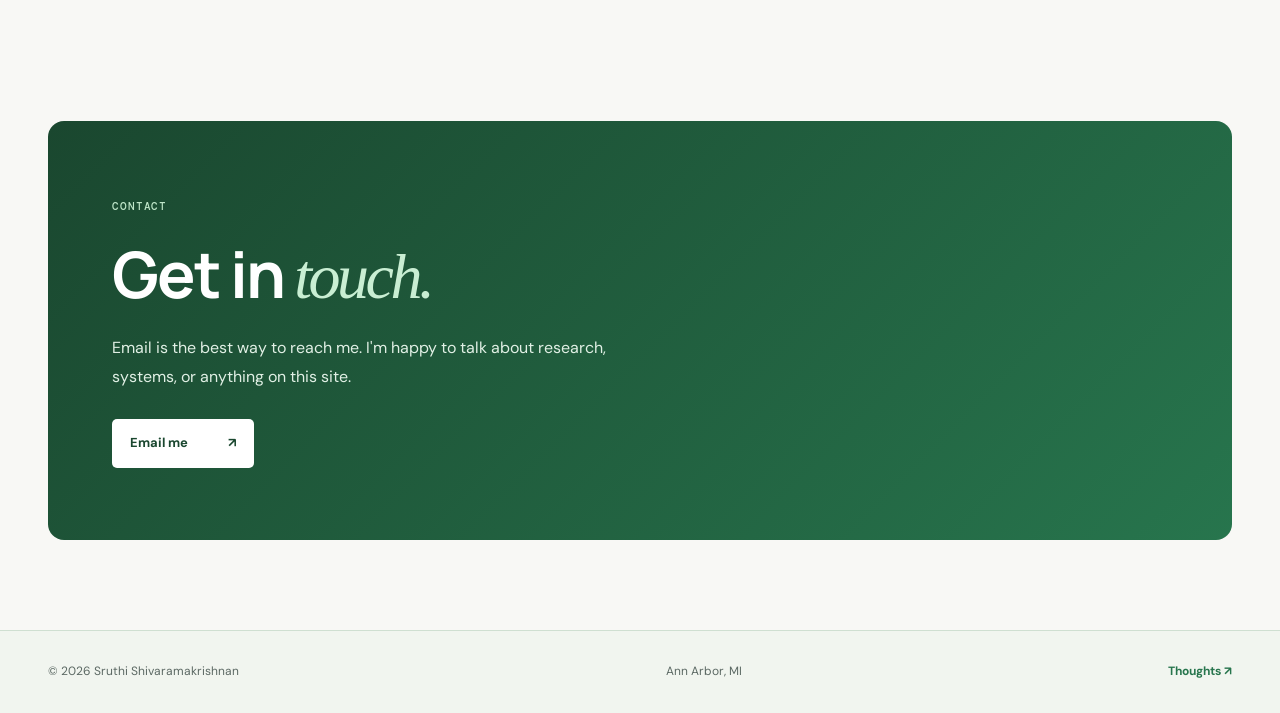
==== commit 58417423: "Add versioning to CSS and JS links in index.html Updated stylesheet and script links with versioning" ====
--- a/index.html
+++ b/index.html
@@ -1,7 +1,7 @@
 <!doctype html>
 <html lang="en">
 <head>
-<meta charset="utf-8"><meta name="viewport" content="width=device-width,initial-scale=1"><meta name="theme-color" content="#f8f8f5"><meta name="description" content="Sruthi Shivaramakrishnan: M.S. student in Data Science at the University of Michigan, working on computer systems, networking and security, and LLM evaluation."><title>Sruthi Shivaramakrishnan | Systems &amp; Learning</title><link rel="icon" href="data:image/svg+xml,%3Csvg xmlns=%27http://www.w3.org/2000/svg%27 viewBox=%270 0 64 64%27%3E%3Crect width=%2764%27 height=%2764%27 rx=%2714%27 fill=%27%23162521%27/%3E%3Ctext x=%2732%27 y=%2745%27 font-size=%2740%27 font-family=%27Georgia,serif%27 text-anchor=%27middle%27 fill=%27%23a7d7b6%27%3ES%3C/text%3E%3C/svg%3E"><link rel="preconnect" href="https://fonts.googleapis.com"><link rel="preconnect" href="https://fonts.gstatic.com" crossorigin><link rel="stylesheet" href="https://fonts.googleapis.com/css2?family=DM+Sans:wght@400;500;600;700&family=DM+Mono:wght@400;500&family=Manrope:wght@400;500;600;700;800&display=swap"><link rel="stylesheet" href="style.css"><script src="script.js" defer></script>
+<meta charset="utf-8"><meta name="viewport" content="width=device-width,initial-scale=1"><meta name="theme-color" content="#f8f8f5"><meta name="description" content="Sruthi Shivaramakrishnan: M.S. student in Data Science at the University of Michigan, working on computer systems, networking and security, and LLM evaluation."><title>Sruthi Shivaramakrishnan | Systems &amp; Learning</title><link rel="icon" href="data:image/svg+xml,%3Csvg xmlns=%27http://www.w3.org/2000/svg%27 viewBox=%270 0 64 64%27%3E%3Crect width=%2764%27 height=%2764%27 rx=%2714%27 fill=%27%23162521%27/%3E%3Ctext x=%2732%27 y=%2745%27 font-size=%2740%27 font-family=%27Georgia,serif%27 text-anchor=%27middle%27 fill=%27%23a7d7b6%27%3ES%3C/text%3E%3C/svg%3E"><link rel="preconnect" href="https://fonts.googleapis.com"><link rel="preconnect" href="https://fonts.gstatic.com" crossorigin><link rel="stylesheet" href="https://fonts.googleapis.com/css2?family=DM+Sans:wght@400;500;600;700&family=DM+Mono:wght@400;500&family=Manrope:wght@400;500;600;700;800&display=swap"><link rel="stylesheet" href="style.css?v=6"><script src="script.js?v=6" defer></script>
 </head>
 <body>
 <a class="skip-link" href="#main">Skip to content</a>
--- a/style.css
+++ b/style.css
@@ -7,3 +7,59 @@
 @media(prefers-reduced-motion:reduce){*,*:before,*:after{scroll-behavior:auto!important;transition:none!important}}
 
 .problem-card.coming{min-height:0}.problem-card.coming p{margin:0}.section-note{margin-top:14px}
+
+/* ---------- green polish ---------- */
+body{background-color:var(--bg);background-image:radial-gradient(900px 480px at 92% -60px,#d6e8d9 0,transparent 70%),radial-gradient(700px 380px at -8% 160px,#e2eede 0,transparent 70%);background-repeat:no-repeat}
+.site-header{background:rgba(246,249,244,.92);border-bottom:1px solid #cfdfd1}
+.wordmark .mark{color:var(--green)}
+.button-dark{background:var(--green);box-shadow:0 6px 16px #27754d30}
+.button-dark:hover{background:#1d5e3c;transform:translateY(-1px)}
+.button-outline{border-color:#9dbba6;color:#1d5e3c}
+.button-outline:hover{background:var(--pale);transform:translateY(-1px)}
+.nav-cv{border-color:#a9c4b0!important}
+.hero-aside{border-top:3px solid var(--green);background:linear-gradient(180deg,#f3f8f0,#ecf3e9);box-shadow:14px 14px 0 #dbe9d8}
+.hero h1 em{color:var(--green)}
+.eyebrow{color:#3f6b55}
+.online-dot{box-shadow:0 0 0 5px #27754d22}
+.quote-band{background:linear-gradient(115deg,#11301f 0%,#1b4a31 55%,#236042 100%)}
+.quote-band .section-index{color:#b5deC0}
+.section-header .section-index::before{content:"";display:inline-block;width:22px;height:2px;background:var(--green);vertical-align:middle;margin-right:10px}
+.section-header h2,.education-grid h2{color:#16281f}
+.research-row{transition:background .2s}
+.research-row:hover h3{color:var(--green)}
+.chip{background:#dcebdc;border-color:#bcd7c0;color:#1d5e3c}
+.chip-neutral{background:#eef0ec;border-color:#d8ddd6;color:#4c5a53}
+.tags span{background:#f0f6ee;border-color:#cfe0d0;color:#3c6a52}
+.timeline-row>span{color:var(--green);font-weight:500}
+.timeline-row{transition:background .2s}
+.timeline-row:hover{background:linear-gradient(90deg,#edf4ea,transparent)}
+.education-strip{background:linear-gradient(180deg,#e1ede0 0%,#ecf3ea 100%);border-top:1px solid #d1e1d2;border-bottom:1px solid #d1e1d2}
+.education-grid>div:not(:first-child){background:#fff;border:1px solid #d3e2d4;border-top:3px solid var(--green);border-radius:8px;padding:26px 26px 22px;box-shadow:0 10px 28px #1d5e3c14}
+.contact{background:linear-gradient(135deg,#1a472f 0%,#27754d 100%);color:#fff;border-radius:16px;padding:72px 64px!important;margin-top:40px;margin-bottom:90px}
+.contact .section-index{color:#bfe6c9}
+.contact h2 em{color:#c9eed3}
+.contact p{color:#e1f0e5}
+.contact .button-dark{background:#fff;color:#1a472f;box-shadow:none}
+.contact .button-dark:hover{background:#eaf5ec}
+.footer{background:#f1f5ef;border-top:1px solid #cfdfd1}
+
+/* thoughts page */
+.thoughts-hero h1 em{color:var(--green)}
+.problems-section{background:linear-gradient(180deg,#e3eee1 0%,#edf3ea 100%);border-top:1px solid #d1e1d2}
+.problem-card{border-top:3px solid var(--green);box-shadow:0 8px 22px #1d5e3c10}
+.problem-card.featured{background:linear-gradient(180deg,#f2f8ef,#e3eee1);border-color:#c3d9c5;border-top-color:var(--green)}
+.problem-card.wide{grid-column:span 2}
+.problem-card .soft{color:#6a766f;font-style:italic}
+.problem-card .lead{margin-bottom:14px!important}
+.four-q{list-style:none;counter-reset:q;margin:6px 0 20px;padding:0;display:grid;grid-template-columns:1fr 1fr;gap:12px 22px}
+.four-q li{counter-increment:q;display:flex;gap:12px;align-items:baseline;font-size:15px;line-height:1.45;color:#26362e;background:#ffffff99;border:1px solid #d3e2d4;border-radius:7px;padding:12px 14px}
+.four-q li::before{content:counter(q);font-family:'DM Mono',monospace;font-size:12px;color:var(--green);font-weight:500}
+.problem-card .closing{font-size:14px!important;color:#2f4a3b!important;margin:0 0 20px!important}
+.section-note{margin-top:36px;font-size:15px;color:#3f5a4a}
+.section-note a{color:var(--green);font-weight:700;border-bottom:1px solid #9dbba6}
+@media(max-width:1000px){.problem-card.wide{grid-column:span 2}}
+@media(max-width:780px){.problem-card.wide{grid-column:auto}.four-q{grid-template-columns:1fr}.contact{padding:48px 26px!important;border-radius:12px;margin-bottom:60px}}
+.problem-card,.problem-card:not(.wide){min-height:190px}
+.problem-card>p{font-size:14.5px;line-height:1.75}
+.problem-card h3{margin:20px 0 10px}
+.problem-bottom{margin-top:auto}
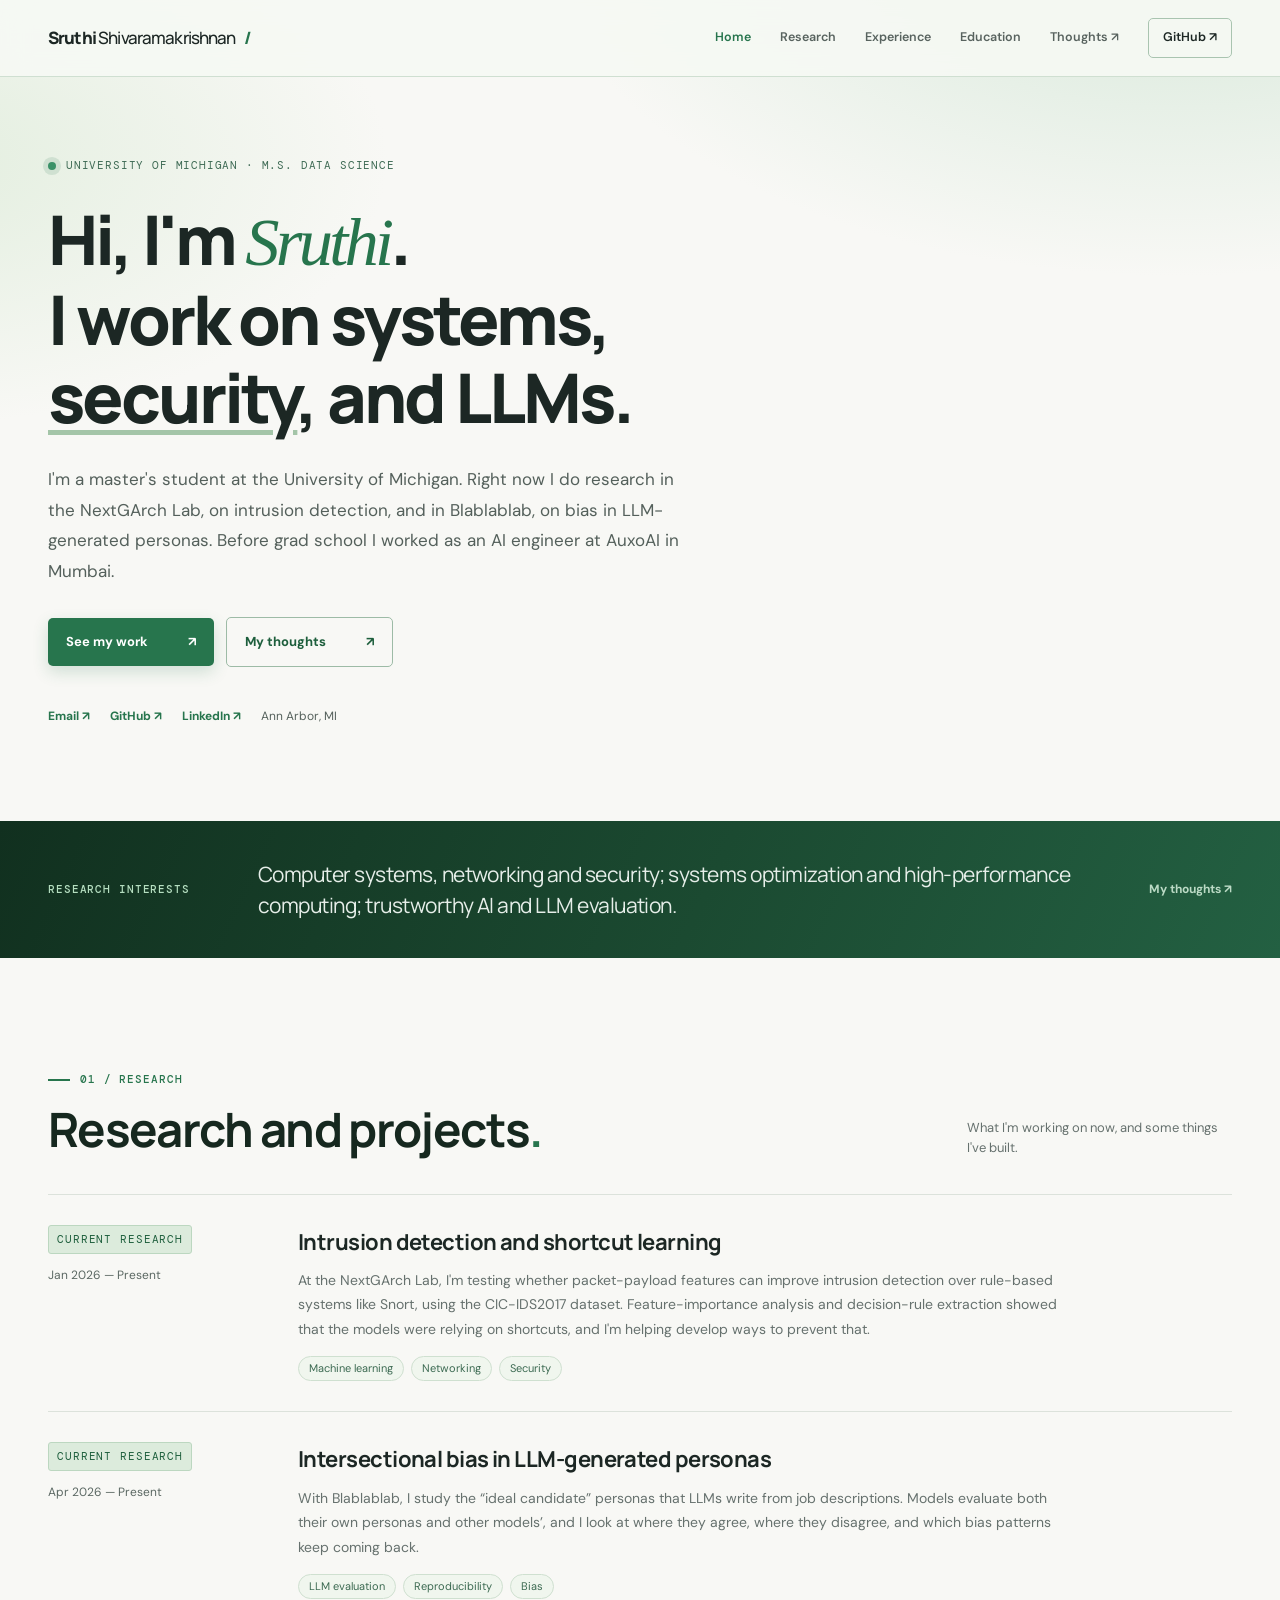
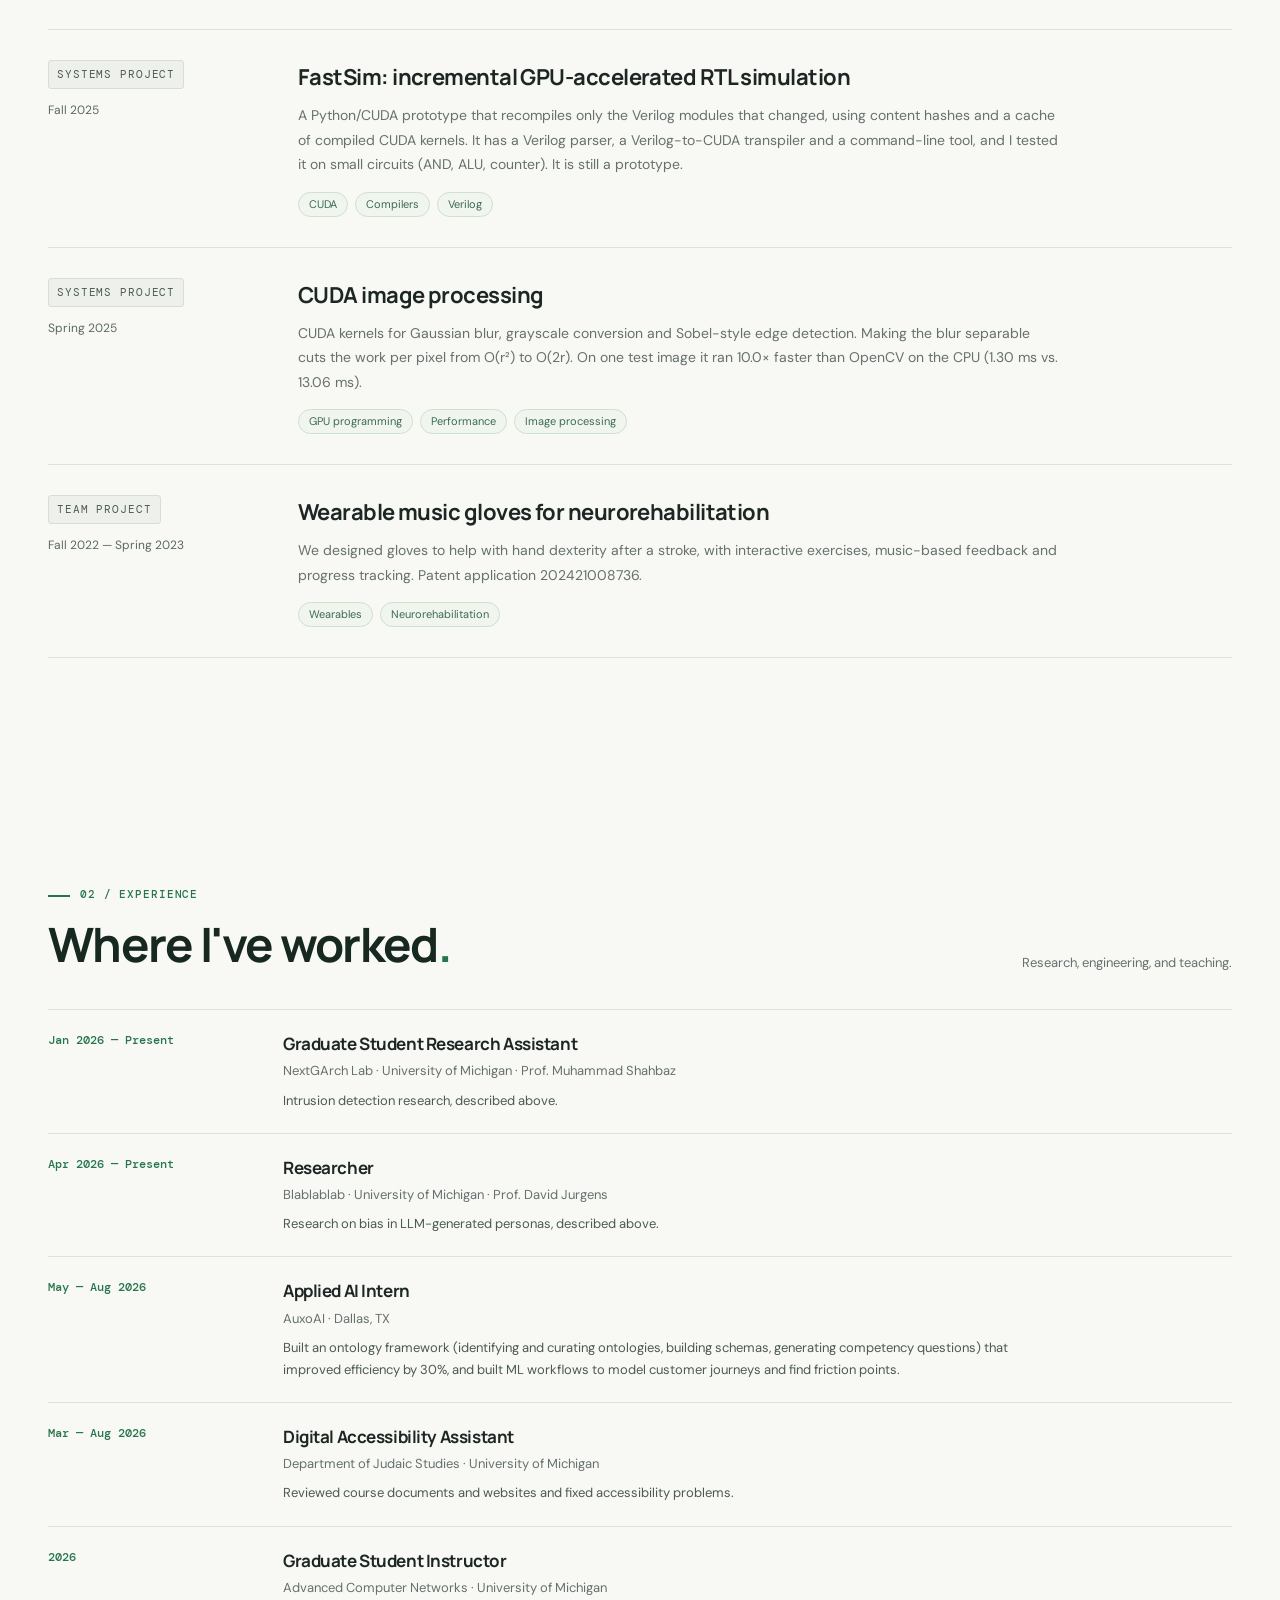
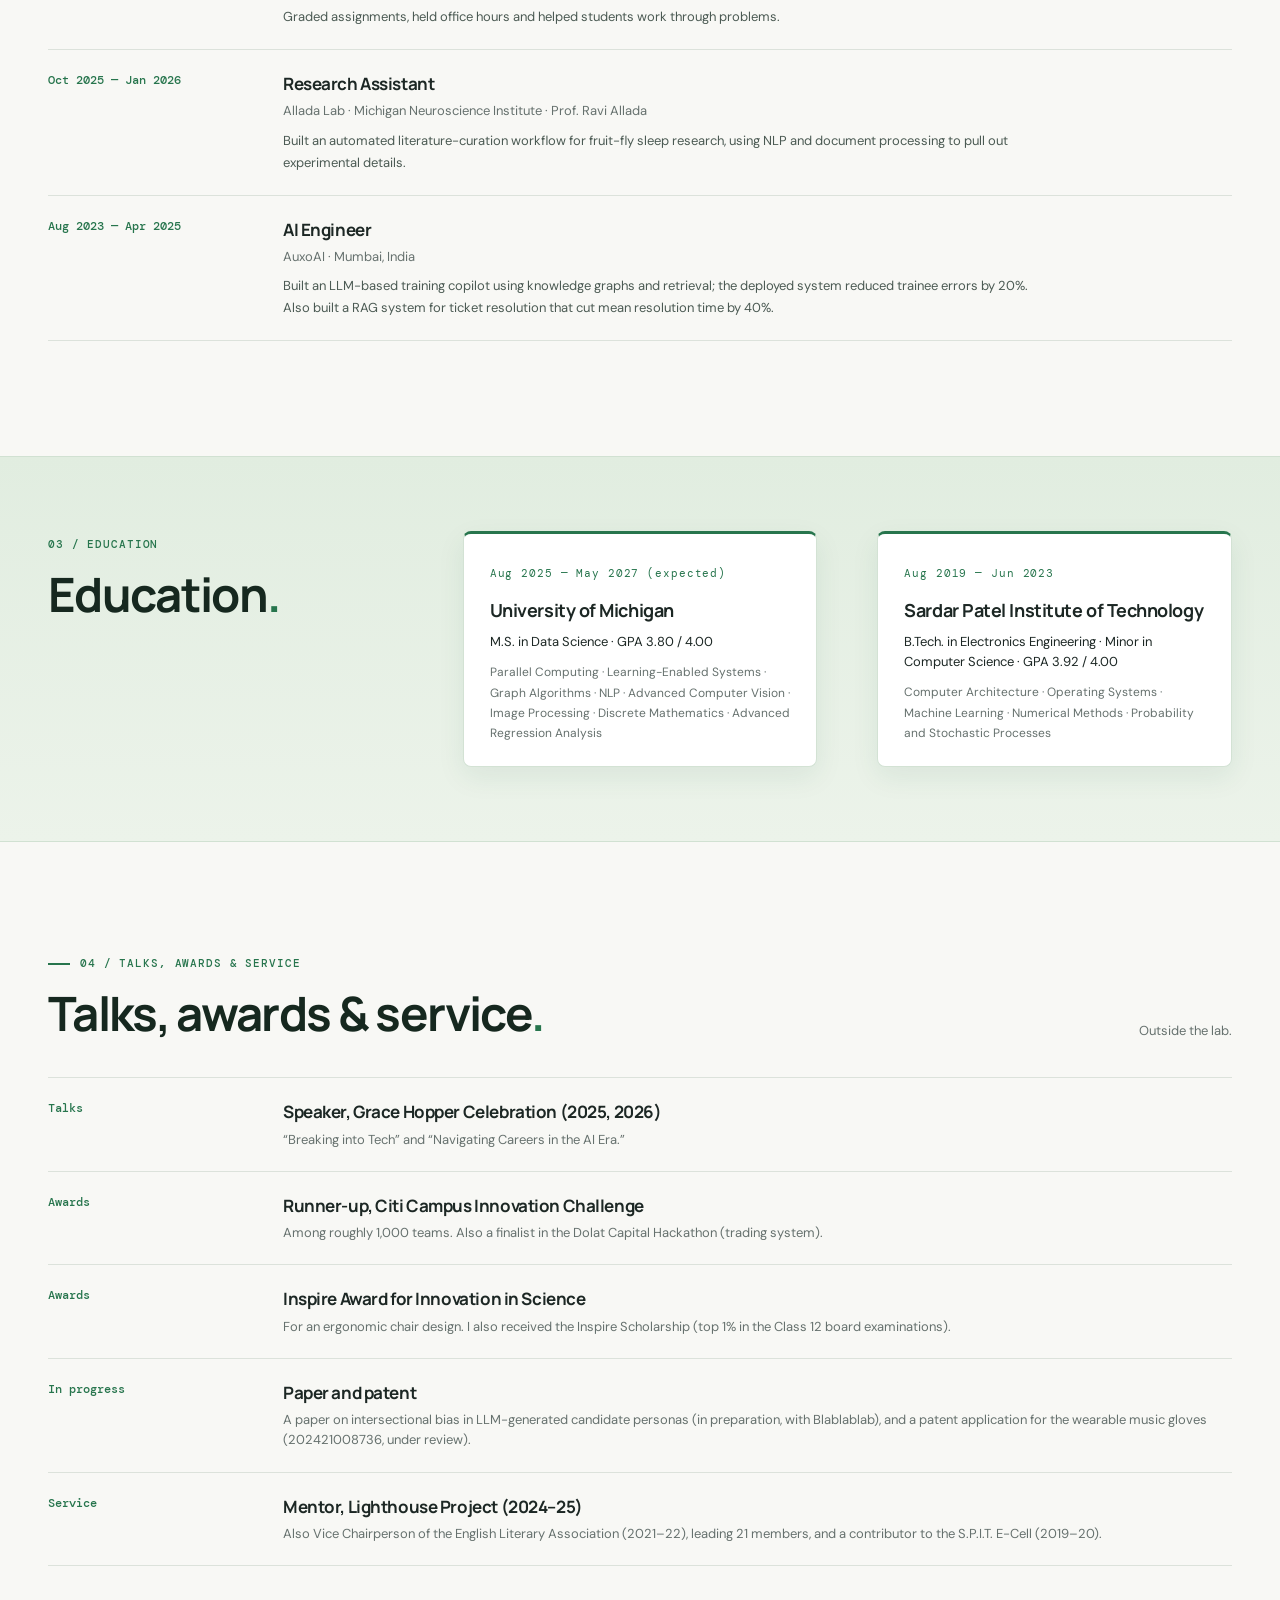
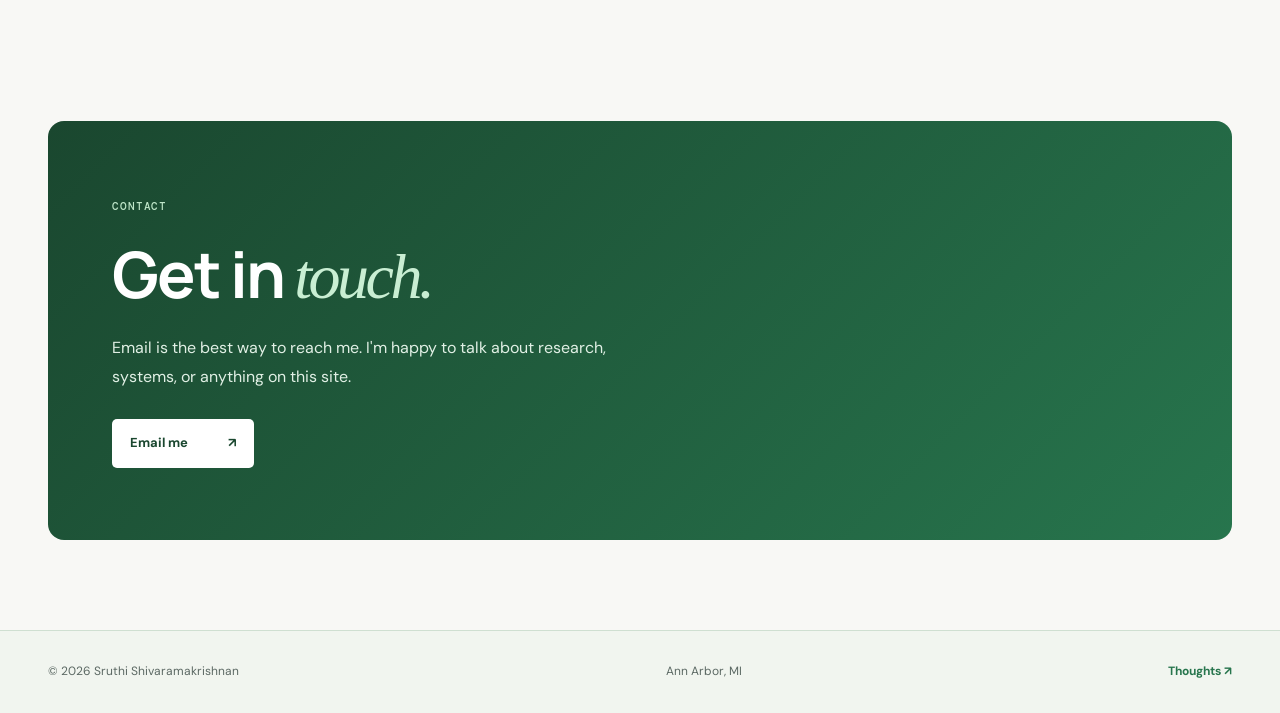
==== commit 25f9958c: "Update stylesheet and script version in index.html Updated the version of the stylesheet and script " ====
--- a/index.html
+++ b/index.html
@@ -1,13 +1,13 @@
 <!doctype html>
 <html lang="en">
 <head>
-<meta charset="utf-8"><meta name="viewport" content="width=device-width,initial-scale=1"><meta name="theme-color" content="#f8f8f5"><meta name="description" content="Sruthi Shivaramakrishnan: M.S. student in Data Science at the University of Michigan, working on computer systems, networking and security, and LLM evaluation."><title>Sruthi Shivaramakrishnan | Systems &amp; Learning</title><link rel="icon" href="data:image/svg+xml,%3Csvg xmlns=%27http://www.w3.org/2000/svg%27 viewBox=%270 0 64 64%27%3E%3Crect width=%2764%27 height=%2764%27 rx=%2714%27 fill=%27%23162521%27/%3E%3Ctext x=%2732%27 y=%2745%27 font-size=%2740%27 font-family=%27Georgia,serif%27 text-anchor=%27middle%27 fill=%27%23a7d7b6%27%3ES%3C/text%3E%3C/svg%3E"><link rel="preconnect" href="https://fonts.googleapis.com"><link rel="preconnect" href="https://fonts.gstatic.com" crossorigin><link rel="stylesheet" href="https://fonts.googleapis.com/css2?family=DM+Sans:wght@400;500;600;700&family=DM+Mono:wght@400;500&family=Manrope:wght@400;500;600;700;800&display=swap"><link rel="stylesheet" href="style.css?v=6"><script src="script.js?v=6" defer></script>
+<meta charset="utf-8"><meta name="viewport" content="width=device-width,initial-scale=1"><meta name="theme-color" content="#f8f8f5"><meta name="description" content="Sruthi Shivaramakrishnan: M.S. student in Data Science at the University of Michigan, working on computer systems, networking and security, and LLM evaluation."><title>Sruthi Shivaramakrishnan | Systems &amp; Learning</title><link rel="icon" href="data:image/svg+xml,%3Csvg xmlns=%27http://www.w3.org/2000/svg%27 viewBox=%270 0 64 64%27%3E%3Crect width=%2764%27 height=%2764%27 rx=%2714%27 fill=%27%23162521%27/%3E%3Ctext x=%2732%27 y=%2745%27 font-size=%2740%27 font-family=%27Georgia,serif%27 text-anchor=%27middle%27 fill=%27%23a7d7b6%27%3ES%3C/text%3E%3C/svg%3E"><link rel="preconnect" href="https://fonts.googleapis.com"><link rel="preconnect" href="https://fonts.gstatic.com" crossorigin><link rel="stylesheet" href="https://fonts.googleapis.com/css2?family=DM+Sans:wght@400;500;600;700&family=DM+Mono:wght@400;500&family=Manrope:wght@400;500;600;700;800&display=swap"><link rel="stylesheet" href="style.css?v=7"><script src="script.js?v=6" defer></script>
 </head>
 <body>
 <a class="skip-link" href="#main">Skip to content</a>
 <header class="site-header"><div class="header-inner"><a class="wordmark" href="index.html">Sruthi <span>Shivaramakrishnan</span><span class="mark">/</span></a><button class="mobile-toggle" aria-label="Toggle menu" aria-expanded="false" aria-controls="site-nav">Menu <span>☰</span></button><nav class="nav" id="site-nav" aria-label="Main navigation"><a class="active" href="index.html" aria-current="page">Home</a><a href="#research">Research</a><a href="#work">Experience</a><a href="#education">Education</a><a href="thoughts.html">Thoughts <span class="nav-arrow" aria-hidden="true">↗</span></a><a class="nav-cv" href="https://github.com/sruShiva" target="_blank" rel="noopener">GitHub ↗</a></nav></div></header>
 <main id="main">
-<section class="hero wrap"><div class="hero-left"><p class="eyebrow"><span class="online-dot"></span> UNIVERSITY OF MICHIGAN · M.S. DATA SCIENCE</p><h1>Hi, I'm <em>Sruthi</em>.<br>I work on systems, <span class="underline-sketch">security</span>, and LLMs.</h1><p class="hero-text">I'm a master's student at the University of Michigan. Right now I do research in the NextGArch Lab, on intrusion detection, and in Blablablab, on bias in LLM-generated personas. Before grad school I worked as an AI engineer at AuxoAI in Mumbai.</p><div class="hero-actions"><a class="button button-dark" href="#research">See my work <span aria-hidden="true">↗</span></a><a class="button button-outline" href="thoughts.html">My thoughts <span aria-hidden="true">↗</span></a></div><div class="social-line"><a href="mailto:sruths@umich.edu">Email ↗</a><a href="https://github.com/sruShiva" target="_blank" rel="noopener">GitHub ↗</a><a href="https://linkedin.com/in/sruthi-shivaramakrishnan" target="_blank" rel="noopener">LinkedIn ↗</a><span>Ann Arbor, MI</span></div></div><aside class="hero-aside"><div class="aside-top"><span>WHAT I'M WORKING ON</span><span>01—03</span></div><div class="aside-item"><span class="aside-num">01</span><p><strong>Intrusion detection</strong> with Prof. Muhammad Shahbaz (NextGArch Lab)</p></div><div class="aside-item"><span class="aside-num">02</span><p><strong>Bias in LLM-generated personas</strong> with Prof. David Jurgens (Blablablab)</p></div><div class="aside-item"><span class="aside-num">03</span><p><strong>M.S. coursework</strong> in parallel computing, learning-enabled systems and NLP</p></div><div class="aside-foot">Expected graduation: May 2027</div></aside></section>
+<section class="hero wrap"><div class="hero-left"><p class="eyebrow"><span class="online-dot"></span> UNIVERSITY OF MICHIGAN · M.S. DATA SCIENCE</p><h1>Hi, I'm <em>Sruthi</em>.<br>I work on systems, <span class="underline-sketch">security</span>, and LLMs.</h1><p class="hero-text">I'm a master's student at the University of Michigan. Right now I do research in the NextGArch Lab, on intrusion detection, and in Blablablab, on bias in LLM-generated personas. Before grad school I worked as an AI engineer at AuxoAI in Mumbai.</p><div class="hero-actions"><a class="button button-dark" href="#research">See my work <span aria-hidden="true">↗</span></a><a class="button button-outline" href="thoughts.html">My thoughts <span aria-hidden="true">↗</span></a></div><div class="social-line"><a href="mailto:sruths@umich.edu">Email ↗</a><a href="https://github.com/sruShiva" target="_blank" rel="noopener">GitHub ↗</a><a href="https://linkedin.com/in/sruthi-shivaramakrishnan" target="_blank" rel="noopener">LinkedIn ↗</a><span>Ann Arbor, MI</span></div></div></section>
 <section class="quote-band"><div class="wrap"><span class="section-index">RESEARCH INTERESTS</span><p>Computer systems, networking and security; systems optimization and high-performance computing; trustworthy AI and LLM evaluation.</p><a href="thoughts.html">My thoughts <span aria-hidden="true">↗</span></a></div></section>
 <section id="research" class="section wrap"><div class="section-header"><div><span class="section-index">01 / RESEARCH</span><h2>Research and projects<span class="period">.</span></h2></div><p>What I'm working on now, and some things I've built.</p></div><div class="research-list">
 <article class="research-row"><div class="research-meta"><span class="chip">CURRENT RESEARCH</span><span>Jan 2026 — Present</span></div><div><h3>Intrusion detection and shortcut learning</h3><p>At the NextGArch Lab, I'm testing whether packet-payload features can improve intrusion detection over rule-based systems like Snort, using the CIC-IDS2017 dataset. Feature-importance analysis and decision-rule extraction showed that the models were relying on shortcuts, and I'm helping develop ways to prevent that.</p><div class="tags"><span>Machine learning</span><span>Networking</span><span>Security</span></div></div></article>
--- a/style.css
+++ b/style.css
@@ -63,3 +63,16 @@
 .problem-card>p{font-size:14.5px;line-height:1.75}
 .problem-card h3{margin:20px 0 10px}
 .problem-bottom{margin-top:auto}
+
+/* ---------- layout fixes (v6) ---------- */
+.problem-card.wide-d{grid-column:span 2}
+@media(max-width:1100px){.problem-card.wide-d{grid-column:auto}}
+@media(max-width:1000px){
+  .hero{grid-template-columns:1fr;min-height:auto;padding-top:64px;padding-bottom:72px;gap:44px}
+  .hero-aside{max-width:560px;width:100%}
+}
+@media(max-width:780px){.problem-card.wide-d{grid-column:auto}}
+.thoughts-hero>p{margin-bottom:28px}
+.thoughts-hero{padding-bottom:36px}
+.problems-section{padding-top:64px}
+@media(prefers-reduced-motion:reduce){html{scroll-behavior:auto}*{transition:none!important}}
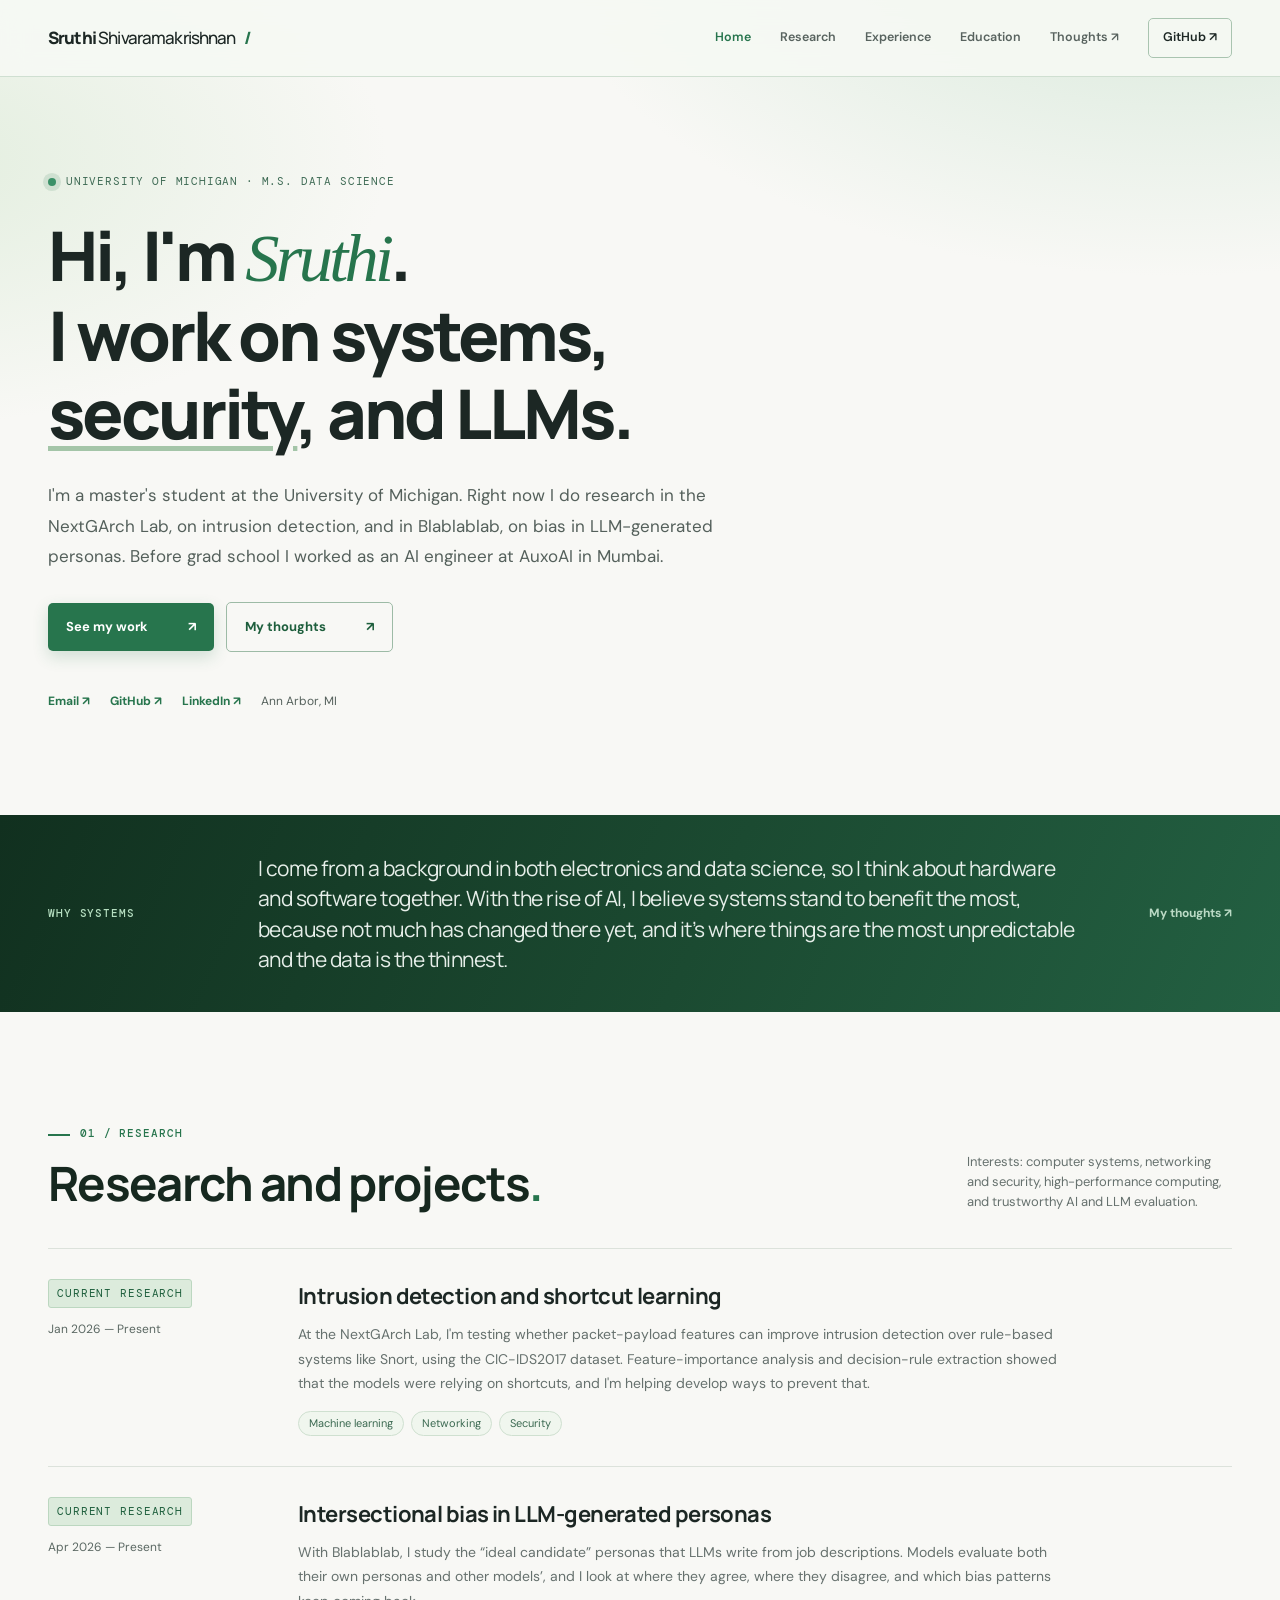
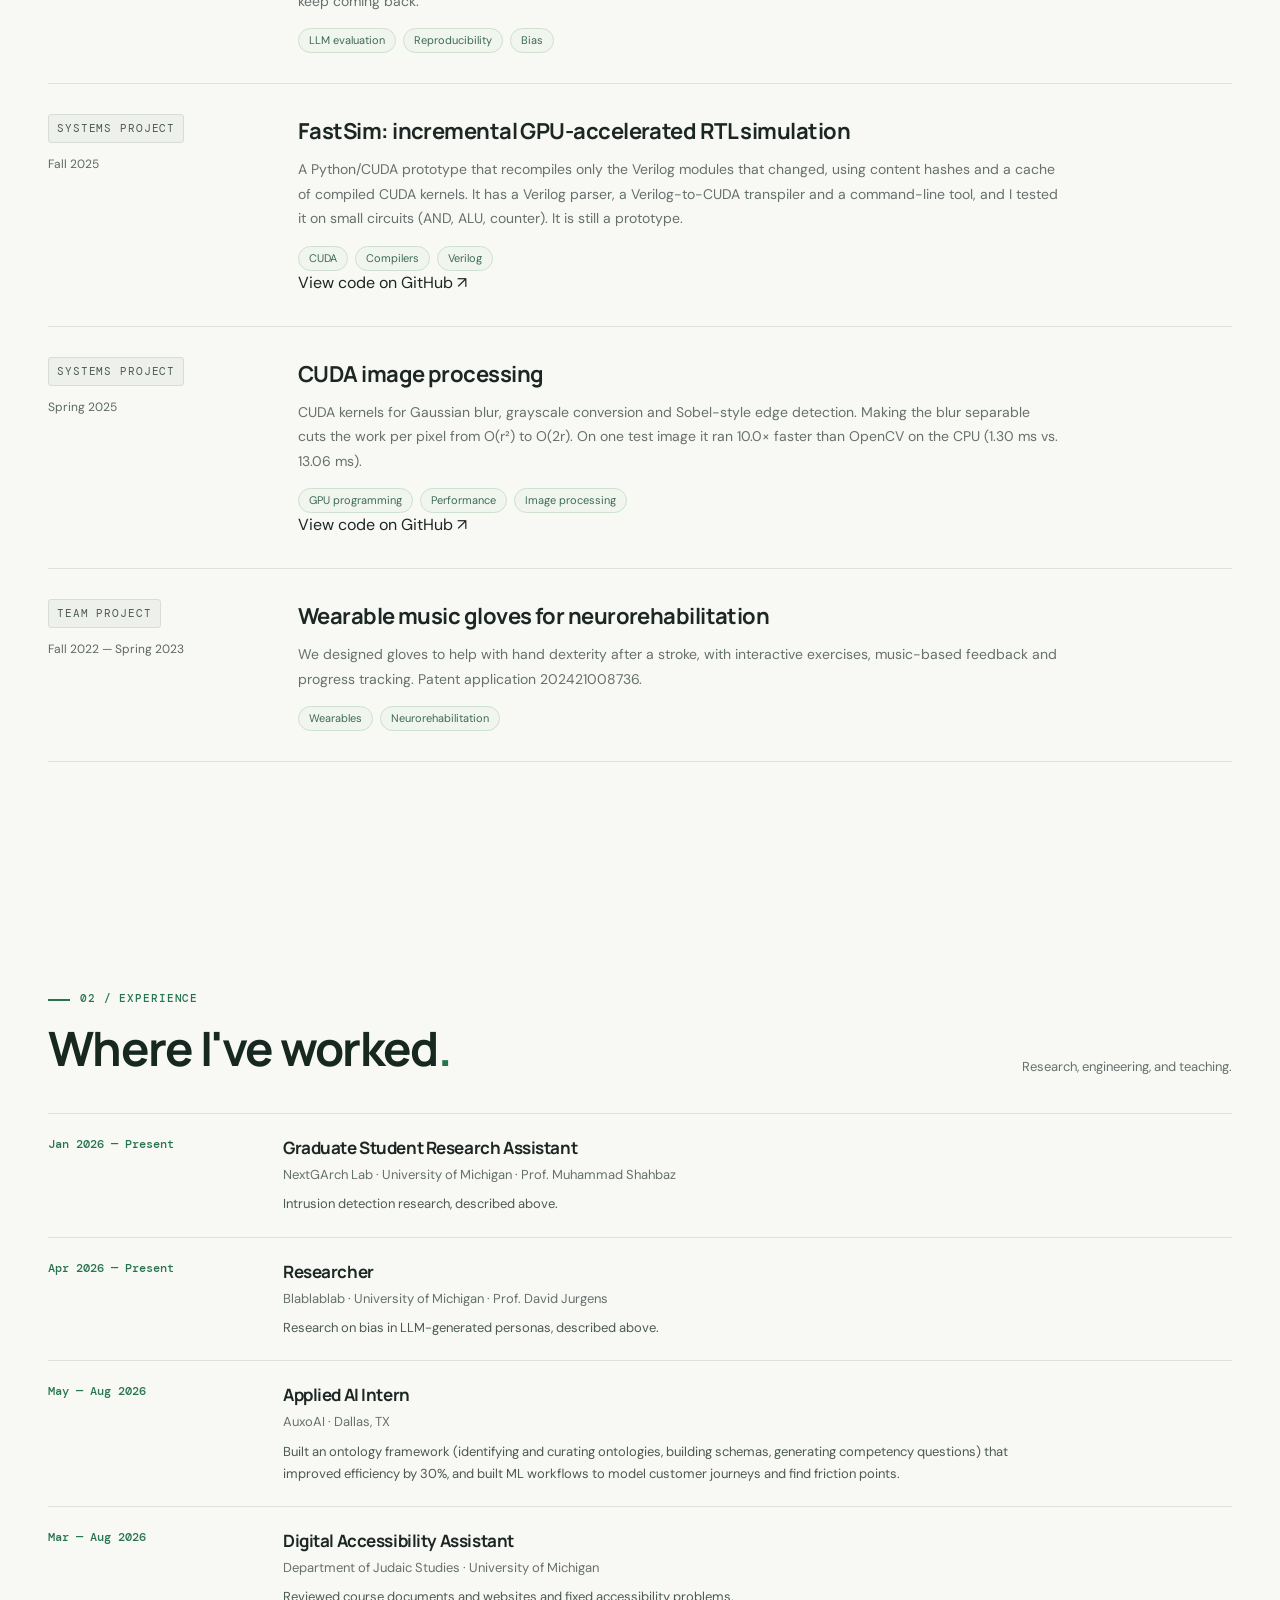
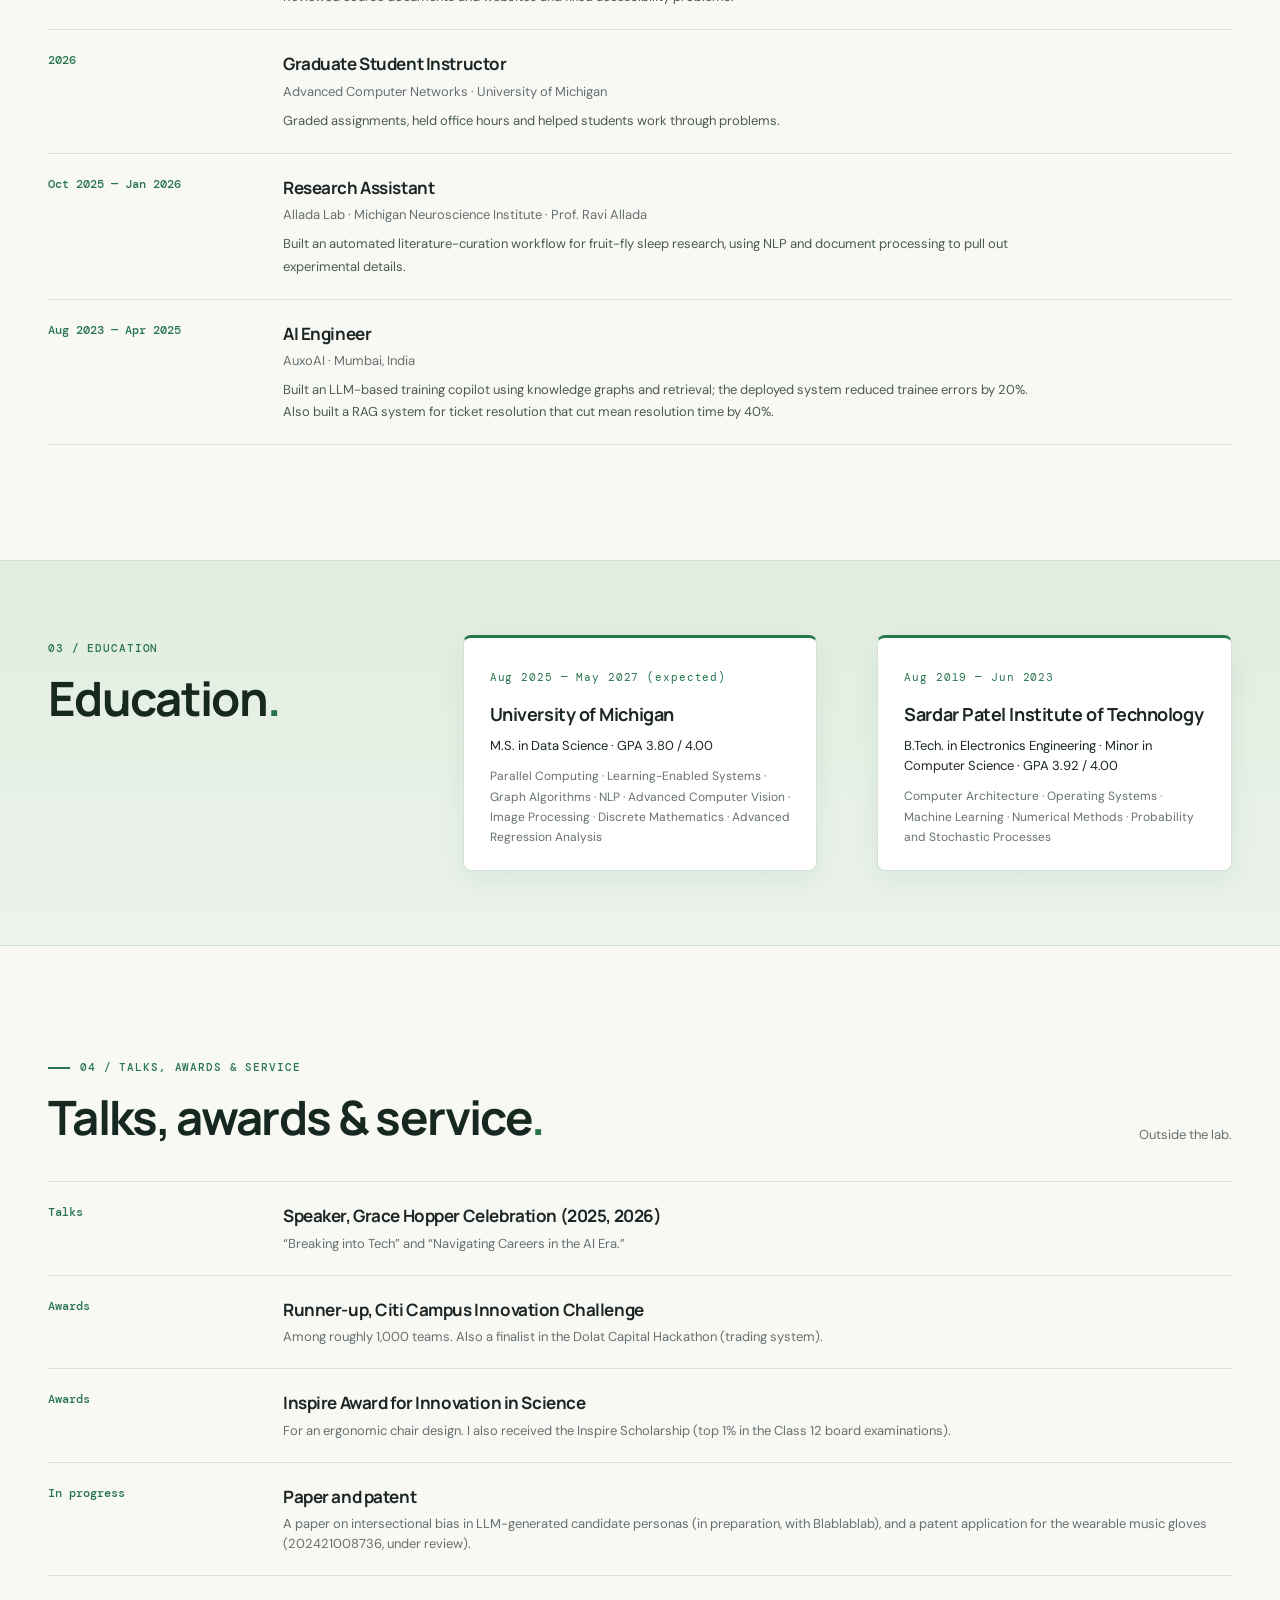
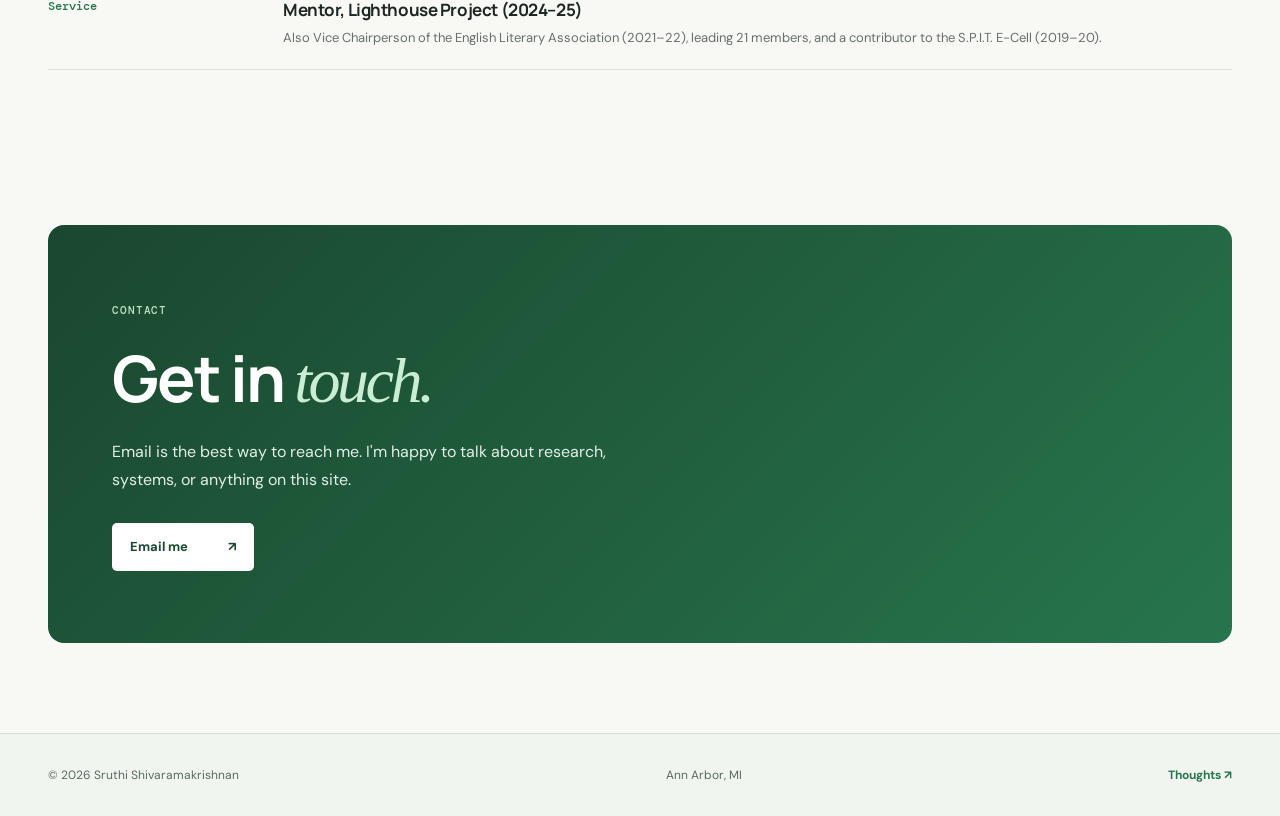
==== commit cf106c92: "Update version parameters in index.html Updated the version parameters for linked stylesheets and sc" ====
--- a/index.html
+++ b/index.html
@@ -1,19 +1,19 @@
 <!doctype html>
 <html lang="en">
 <head>
-<meta charset="utf-8"><meta name="viewport" content="width=device-width,initial-scale=1"><meta name="theme-color" content="#f8f8f5"><meta name="description" content="Sruthi Shivaramakrishnan: M.S. student in Data Science at the University of Michigan, working on computer systems, networking and security, and LLM evaluation."><title>Sruthi Shivaramakrishnan | Systems &amp; Learning</title><link rel="icon" href="data:image/svg+xml,%3Csvg xmlns=%27http://www.w3.org/2000/svg%27 viewBox=%270 0 64 64%27%3E%3Crect width=%2764%27 height=%2764%27 rx=%2714%27 fill=%27%23162521%27/%3E%3Ctext x=%2732%27 y=%2745%27 font-size=%2740%27 font-family=%27Georgia,serif%27 text-anchor=%27middle%27 fill=%27%23a7d7b6%27%3ES%3C/text%3E%3C/svg%3E"><link rel="preconnect" href="https://fonts.googleapis.com"><link rel="preconnect" href="https://fonts.gstatic.com" crossorigin><link rel="stylesheet" href="https://fonts.googleapis.com/css2?family=DM+Sans:wght@400;500;600;700&family=DM+Mono:wght@400;500&family=Manrope:wght@400;500;600;700;800&display=swap"><link rel="stylesheet" href="style.css?v=7"><script src="script.js?v=6" defer></script>
+<meta charset="utf-8"><meta name="viewport" content="width=device-width,initial-scale=1"><meta name="theme-color" content="#f8f8f5"><meta name="description" content="Sruthi Shivaramakrishnan: M.S. student in Data Science at the University of Michigan, working on computer systems, networking and security, and LLM evaluation."><title>Sruthi Shivaramakrishnan | Systems &amp; Learning</title><link rel="icon" href="data:image/svg+xml,%3Csvg xmlns=%27http://www.w3.org/2000/svg%27 viewBox=%270 0 64 64%27%3E%3Crect width=%2764%27 height=%2764%27 rx=%2714%27 fill=%27%23162521%27/%3E%3Ctext x=%2732%27 y=%2745%27 font-size=%2740%27 font-family=%27Georgia,serif%27 text-anchor=%27middle%27 fill=%27%23a7d7b6%27%3ES%3C/text%3E%3C/svg%3E"><link rel="preconnect" href="https://fonts.googleapis.com"><link rel="preconnect" href="https://fonts.gstatic.com" crossorigin><link rel="stylesheet" href="https://fonts.googleapis.com/css2?family=DM+Sans:wght@400;500;600;700&family=DM+Mono:wght@400;500&family=Manrope:wght@400;500;600;700;800&display=swap"><link rel="stylesheet" href="style.css?v=9"><script src="script.js?v=6" defer></script>
 </head>
 <body>
 <a class="skip-link" href="#main">Skip to content</a>
 <header class="site-header"><div class="header-inner"><a class="wordmark" href="index.html">Sruthi <span>Shivaramakrishnan</span><span class="mark">/</span></a><button class="mobile-toggle" aria-label="Toggle menu" aria-expanded="false" aria-controls="site-nav">Menu <span>☰</span></button><nav class="nav" id="site-nav" aria-label="Main navigation"><a class="active" href="index.html" aria-current="page">Home</a><a href="#research">Research</a><a href="#work">Experience</a><a href="#education">Education</a><a href="thoughts.html">Thoughts <span class="nav-arrow" aria-hidden="true">↗</span></a><a class="nav-cv" href="https://github.com/sruShiva" target="_blank" rel="noopener">GitHub ↗</a></nav></div></header>
 <main id="main">
 <section class="hero wrap"><div class="hero-left"><p class="eyebrow"><span class="online-dot"></span> UNIVERSITY OF MICHIGAN · M.S. DATA SCIENCE</p><h1>Hi, I'm <em>Sruthi</em>.<br>I work on systems, <span class="underline-sketch">security</span>, and LLMs.</h1><p class="hero-text">I'm a master's student at the University of Michigan. Right now I do research in the NextGArch Lab, on intrusion detection, and in Blablablab, on bias in LLM-generated personas. Before grad school I worked as an AI engineer at AuxoAI in Mumbai.</p><div class="hero-actions"><a class="button button-dark" href="#research">See my work <span aria-hidden="true">↗</span></a><a class="button button-outline" href="thoughts.html">My thoughts <span aria-hidden="true">↗</span></a></div><div class="social-line"><a href="mailto:sruths@umich.edu">Email ↗</a><a href="https://github.com/sruShiva" target="_blank" rel="noopener">GitHub ↗</a><a href="https://linkedin.com/in/sruthi-shivaramakrishnan" target="_blank" rel="noopener">LinkedIn ↗</a><span>Ann Arbor, MI</span></div></div></section>
-<section class="quote-band"><div class="wrap"><span class="section-index">RESEARCH INTERESTS</span><p>Computer systems, networking and security; systems optimization and high-performance computing; trustworthy AI and LLM evaluation.</p><a href="thoughts.html">My thoughts <span aria-hidden="true">↗</span></a></div></section>
-<section id="research" class="section wrap"><div class="section-header"><div><span class="section-index">01 / RESEARCH</span><h2>Research and projects<span class="period">.</span></h2></div><p>What I'm working on now, and some things I've built.</p></div><div class="research-list">
+<section class="quote-band"><div class="wrap"><span class="section-index">WHY SYSTEMS</span><p>I come from a background in both electronics and data science, so I think about hardware and software together. With the rise of AI, I believe systems stand to benefit the most, because not much has changed there yet, and it&rsquo;s where things are the most unpredictable and the data is the thinnest.</p><a href="thoughts.html">My thoughts <span aria-hidden="true">↗</span></a></div></section>
+<section id="research" class="section wrap"><div class="section-header"><div><span class="section-index">01 / RESEARCH</span><h2>Research and projects<span class="period">.</span></h2></div><p>Interests: computer systems, networking and security, high-performance computing, and trustworthy AI and LLM evaluation.</p></div><div class="research-list">
 <article class="research-row"><div class="research-meta"><span class="chip">CURRENT RESEARCH</span><span>Jan 2026 — Present</span></div><div><h3>Intrusion detection and shortcut learning</h3><p>At the NextGArch Lab, I'm testing whether packet-payload features can improve intrusion detection over rule-based systems like Snort, using the CIC-IDS2017 dataset. Feature-importance analysis and decision-rule extraction showed that the models were relying on shortcuts, and I'm helping develop ways to prevent that.</p><div class="tags"><span>Machine learning</span><span>Networking</span><span>Security</span></div></div></article>
 <article class="research-row"><div class="research-meta"><span class="chip">CURRENT RESEARCH</span><span>Apr 2026 — Present</span></div><div><h3>Intersectional bias in LLM-generated personas</h3><p>With Blablablab, I study the &ldquo;ideal candidate&rdquo; personas that LLMs write from job descriptions. Models evaluate both their own personas and other models&rsquo;, and I look at where they agree, where they disagree, and which bias patterns keep coming back.</p><div class="tags"><span>LLM evaluation</span><span>Reproducibility</span><span>Bias</span></div></div></article>
-<article class="research-row"><div class="research-meta"><span class="chip chip-neutral">SYSTEMS PROJECT</span><span>Fall 2025</span></div><div><h3>FastSim: incremental GPU-accelerated RTL simulation</h3><p>A Python/CUDA prototype that recompiles only the Verilog modules that changed, using content hashes and a cache of compiled CUDA kernels. It has a Verilog parser, a Verilog-to-CUDA transpiler and a command-line tool, and I tested it on small circuits (AND, ALU, counter). It is still a prototype.</p><div class="tags"><span>CUDA</span><span>Compilers</span><span>Verilog</span></div></div></article>
-<article class="research-row"><div class="research-meta"><span class="chip chip-neutral">SYSTEMS PROJECT</span><span>Spring 2025</span></div><div><h3>CUDA image processing</h3><p>CUDA kernels for Gaussian blur, grayscale conversion and Sobel-style edge detection. Making the blur separable cuts the work per pixel from O(r²) to O(2r). On one test image it ran 10.0× faster than OpenCV on the CPU (1.30 ms vs. 13.06 ms).</p><div class="tags"><span>GPU programming</span><span>Performance</span><span>Image processing</span></div></div></article>
+<article class="research-row"><div class="research-meta"><span class="chip chip-neutral">SYSTEMS PROJECT</span><span>Fall 2025</span></div><div><h3>FastSim: incremental GPU-accelerated RTL simulation</h3><p>A Python/CUDA prototype that recompiles only the Verilog modules that changed, using content hashes and a cache of compiled CUDA kernels. It has a Verilog parser, a Verilog-to-CUDA transpiler and a command-line tool, and I tested it on small circuits (AND, ALU, counter). It is still a prototype.</p><div class="tags"><span>CUDA</span><span>Compilers</span><span>Verilog</span></div><a class="repo-link" href="https://github.com/sruShiva/RTL-SImulation-FastSim" target="_blank" rel="noopener">View code on GitHub <span aria-hidden="true">↗</span></a></div></article>
+<article class="research-row"><div class="research-meta"><span class="chip chip-neutral">SYSTEMS PROJECT</span><span>Spring 2025</span></div><div><h3>CUDA image processing</h3><p>CUDA kernels for Gaussian blur, grayscale conversion and Sobel-style edge detection. Making the blur separable cuts the work per pixel from O(r²) to O(2r). On one test image it ran 10.0× faster than OpenCV on the CPU (1.30 ms vs. 13.06 ms).</p><div class="tags"><span>GPU programming</span><span>Performance</span><span>Image processing</span></div><a class="repo-link" href="https://github.com/sruShiva/Image_processing_using_Cuda" target="_blank" rel="noopener">View code on GitHub <span aria-hidden="true">↗</span></a></div></article>
 <article class="research-row"><div class="research-meta"><span class="chip chip-neutral">TEAM PROJECT</span><span>Fall 2022 — Spring 2023</span></div><div><h3>Wearable music gloves for neurorehabilitation</h3><p>We designed gloves to help with hand dexterity after a stroke, with interactive exercises, music-based feedback and progress tracking. Patent application 202421008736.</p><div class="tags"><span>Wearables</span><span>Neurorehabilitation</span></div></div></article>
 </div></section>
 <section id="work" class="section wrap"><div class="section-header"><div><span class="section-index">02 / EXPERIENCE</span><h2>Where I've worked<span class="period">.</span></h2></div><p>Research, engineering, and teaching.</p></div><div class="timeline"><div class="timeline-row"><span>Jan 2026 — Present</span><div><h3>Graduate Student Research Assistant</h3><p>NextGArch Lab · University of Michigan · Prof. Muhammad Shahbaz</p><p class="role-note">Intrusion detection research, described above.</p></div></div><div class="timeline-row"><span>Apr 2026 — Present</span><div><h3>Researcher</h3><p>Blablablab · University of Michigan · Prof. David Jurgens</p><p class="role-note">Research on bias in LLM-generated personas, described above.</p></div></div><div class="timeline-row"><span>May — Aug 2026</span><div><h3>Applied AI Intern</h3><p>AuxoAI · Dallas, TX</p><p class="role-note">Built an ontology framework (identifying and curating ontologies, building schemas, generating competency questions) that improved efficiency by 30%, and built ML workflows to model customer journeys and find friction points.</p></div></div><div class="timeline-row"><span>Mar — Aug 2026</span><div><h3>Digital Accessibility Assistant</h3><p>Department of Judaic Studies · University of Michigan</p><p class="role-note">Reviewed course documents and websites and fixed accessibility problems.</p></div></div><div class="timeline-row"><span>2026</span><div><h3>Graduate Student Instructor</h3><p>Advanced Computer Networks · University of Michigan</p><p class="role-note">Graded assignments, held office hours and helped students work through problems.</p></div></div><div class="timeline-row"><span>Oct 2025 — Jan 2026</span><div><h3>Research Assistant</h3><p>Allada Lab · Michigan Neuroscience Institute · Prof. Ravi Allada</p><p class="role-note">Built an automated literature-curation workflow for fruit-fly sleep research, using NLP and document processing to pull out experimental details.</p></div></div><div class="timeline-row"><span>Aug 2023 — Apr 2025</span><div><h3>AI Engineer</h3><p>AuxoAI · Mumbai, India</p><p class="role-note">Built an LLM-based training copilot using knowledge graphs and retrieval; the deployed system reduced trainee errors by 20%. Also built a RAG system for ticket resolution that cut mean resolution time by 40%.</p></div></div></div></section>
--- a/style.css
+++ b/style.css
@@ -76,3 +76,9 @@
 .thoughts-hero{padding-bottom:36px}
 .problems-section{padding-top:64px}
 @media(prefers-reduced-motion:reduce){html{scroll-behavior:auto}*{transition:none!important}}
+
+/* hero without side card (v7) */
+.hero{grid-template-columns:1fr;min-height:0;padding-top:96px;padding-bottom:104px}
+.hero-left{max-width:820px}
+.hero-text{max-width:680px}
+@media(max-width:780px){.hero{padding-top:56px;padding-bottom:64px}}
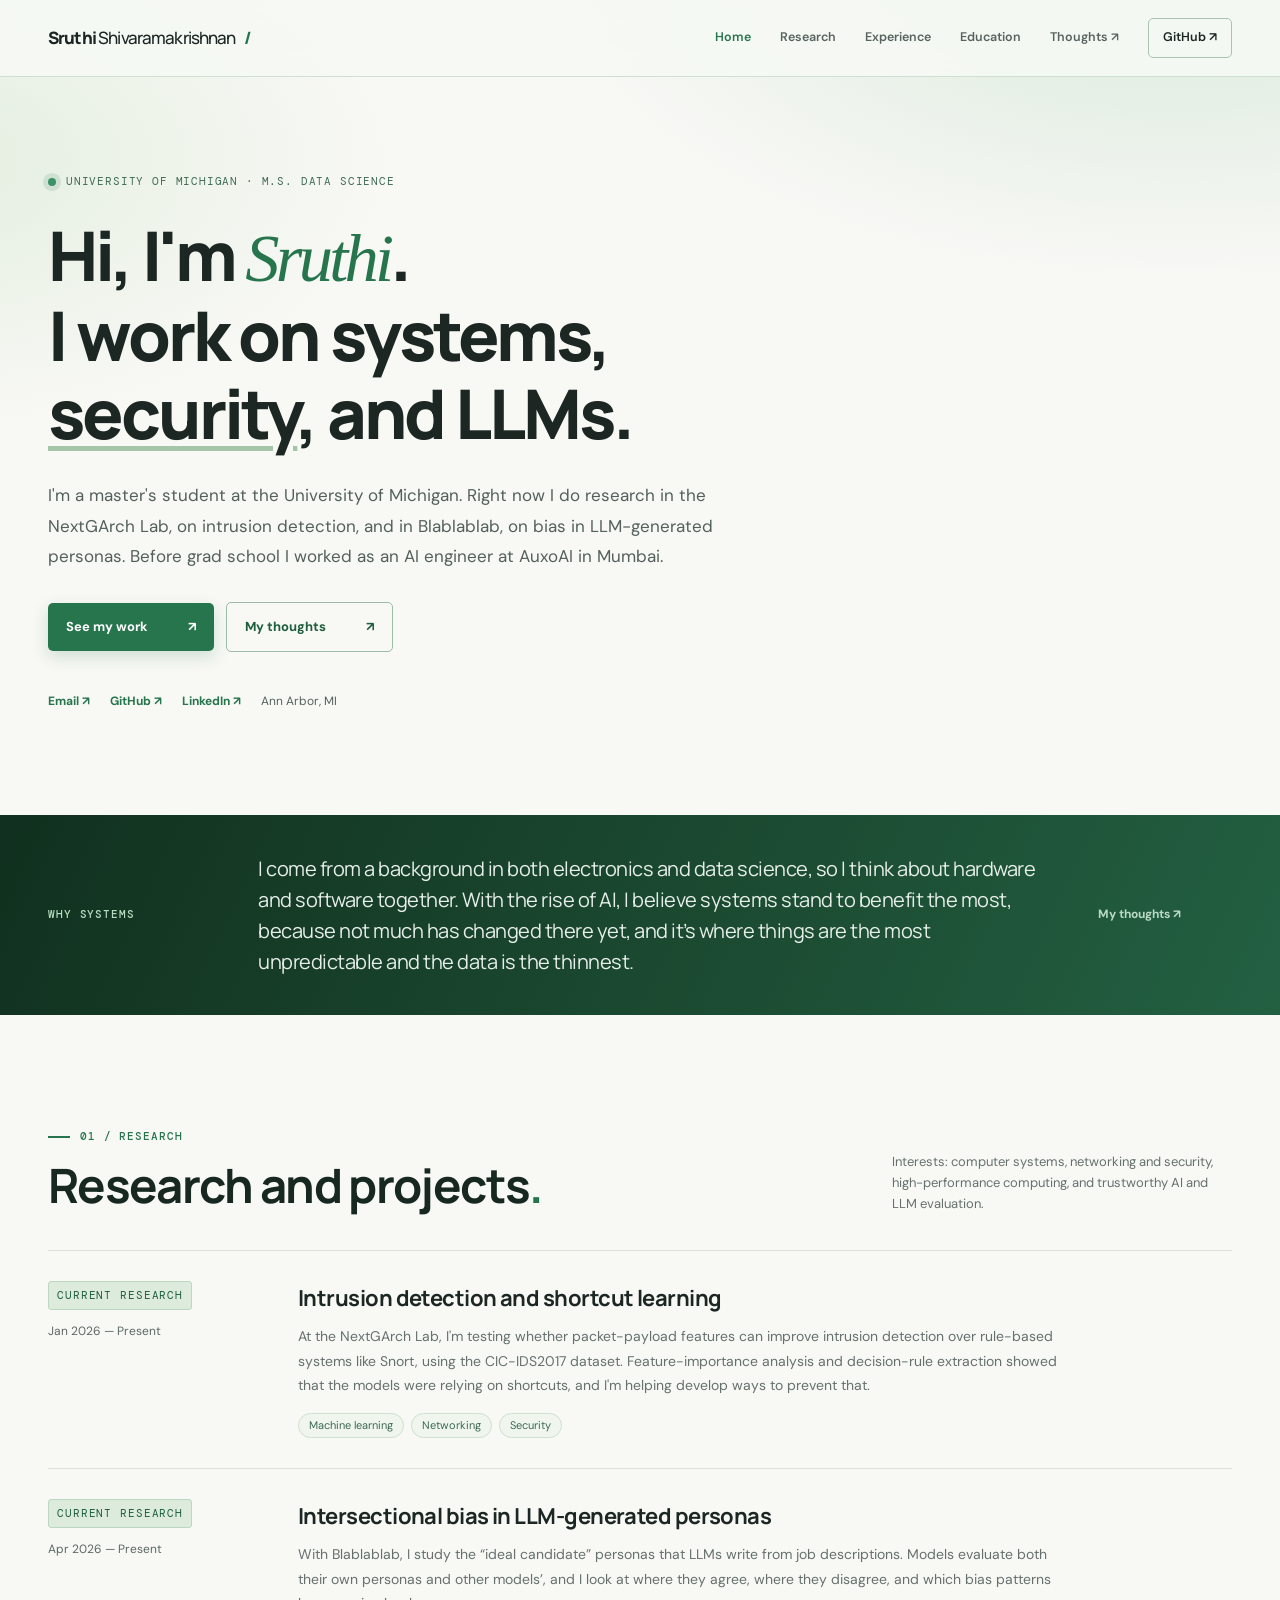
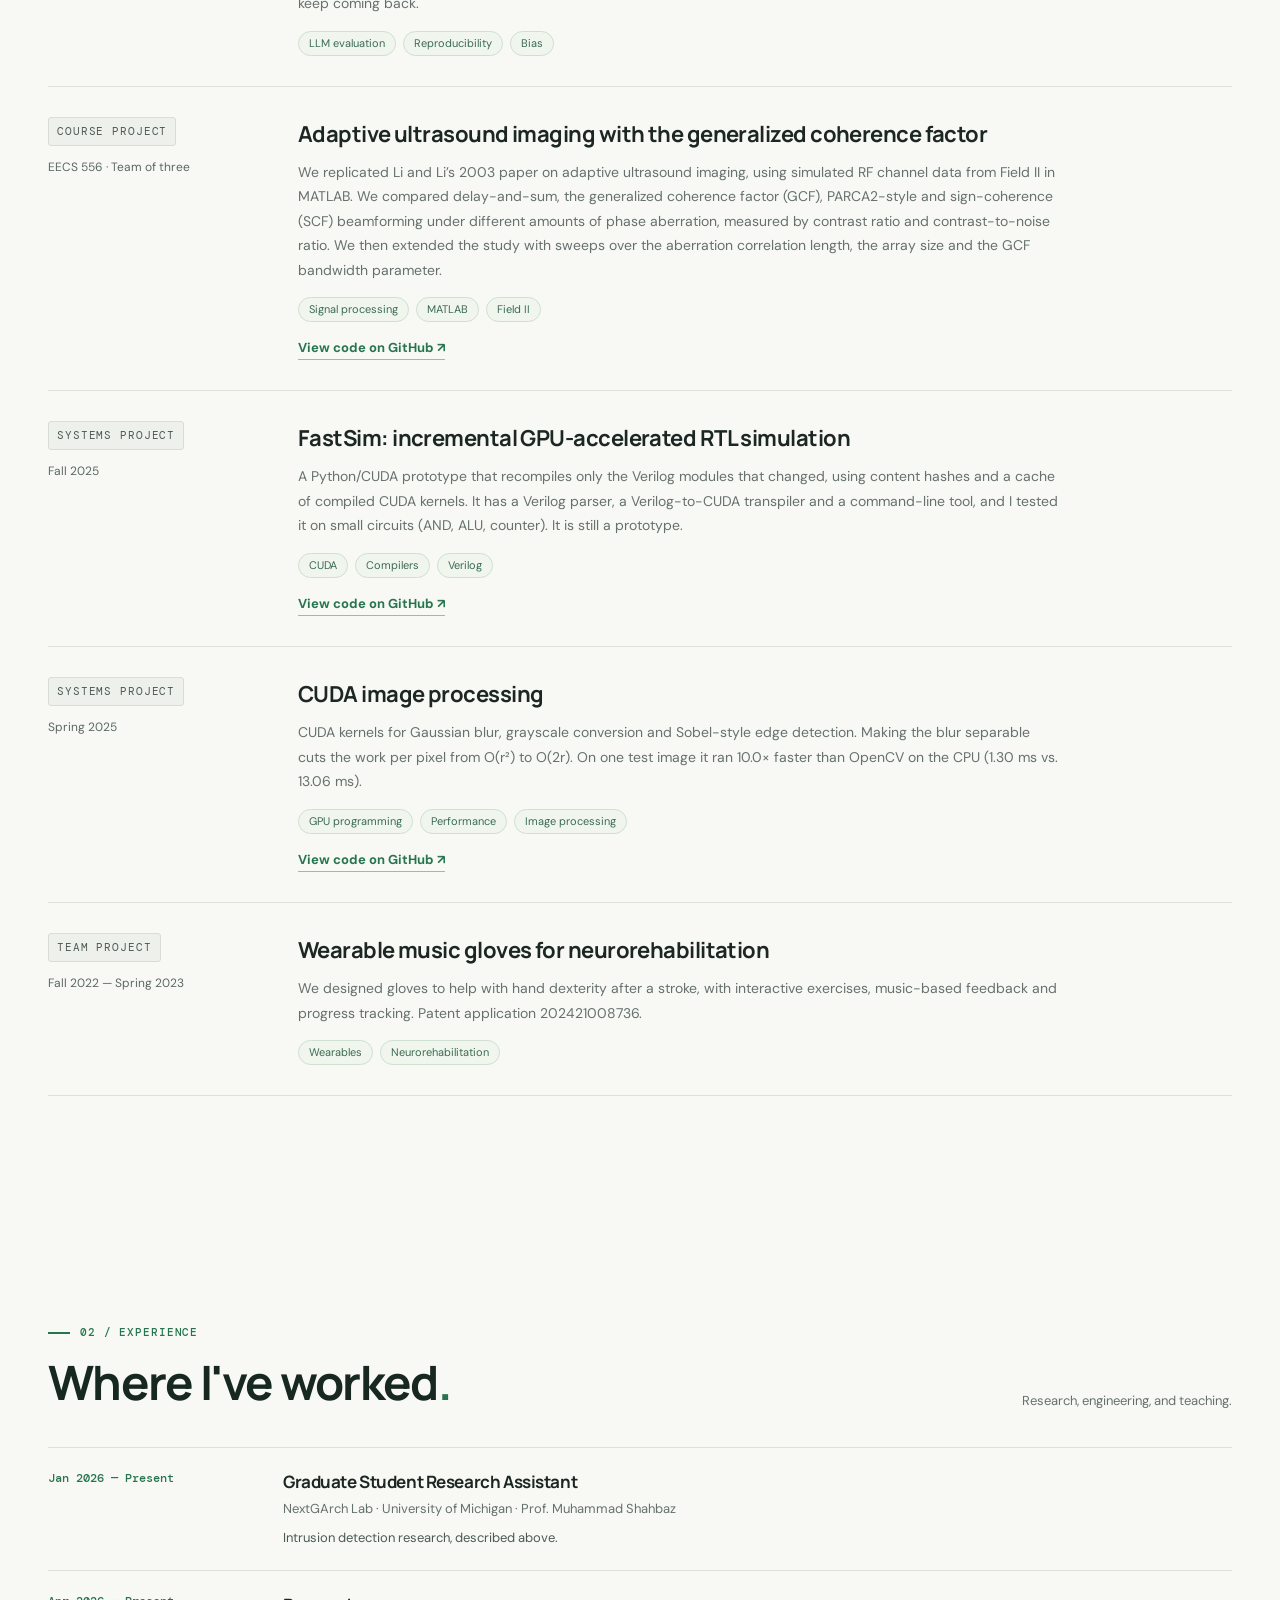
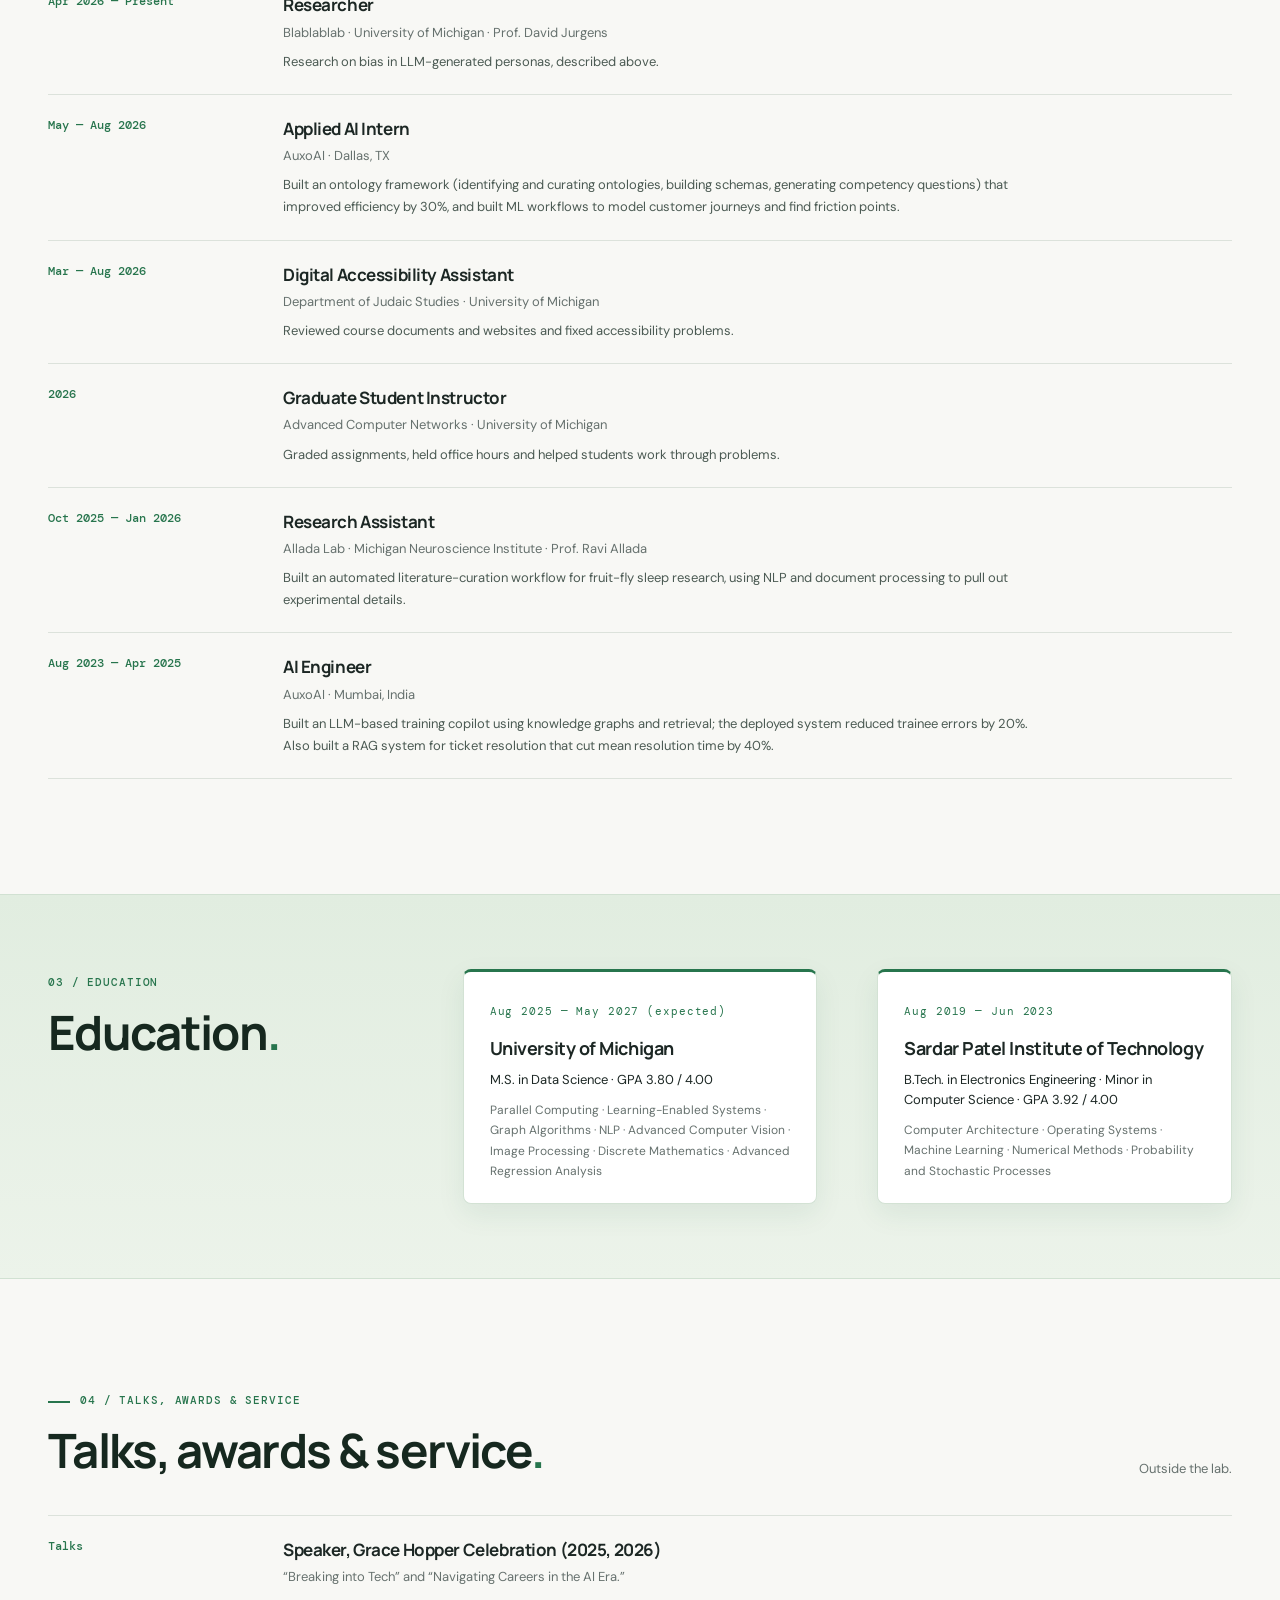
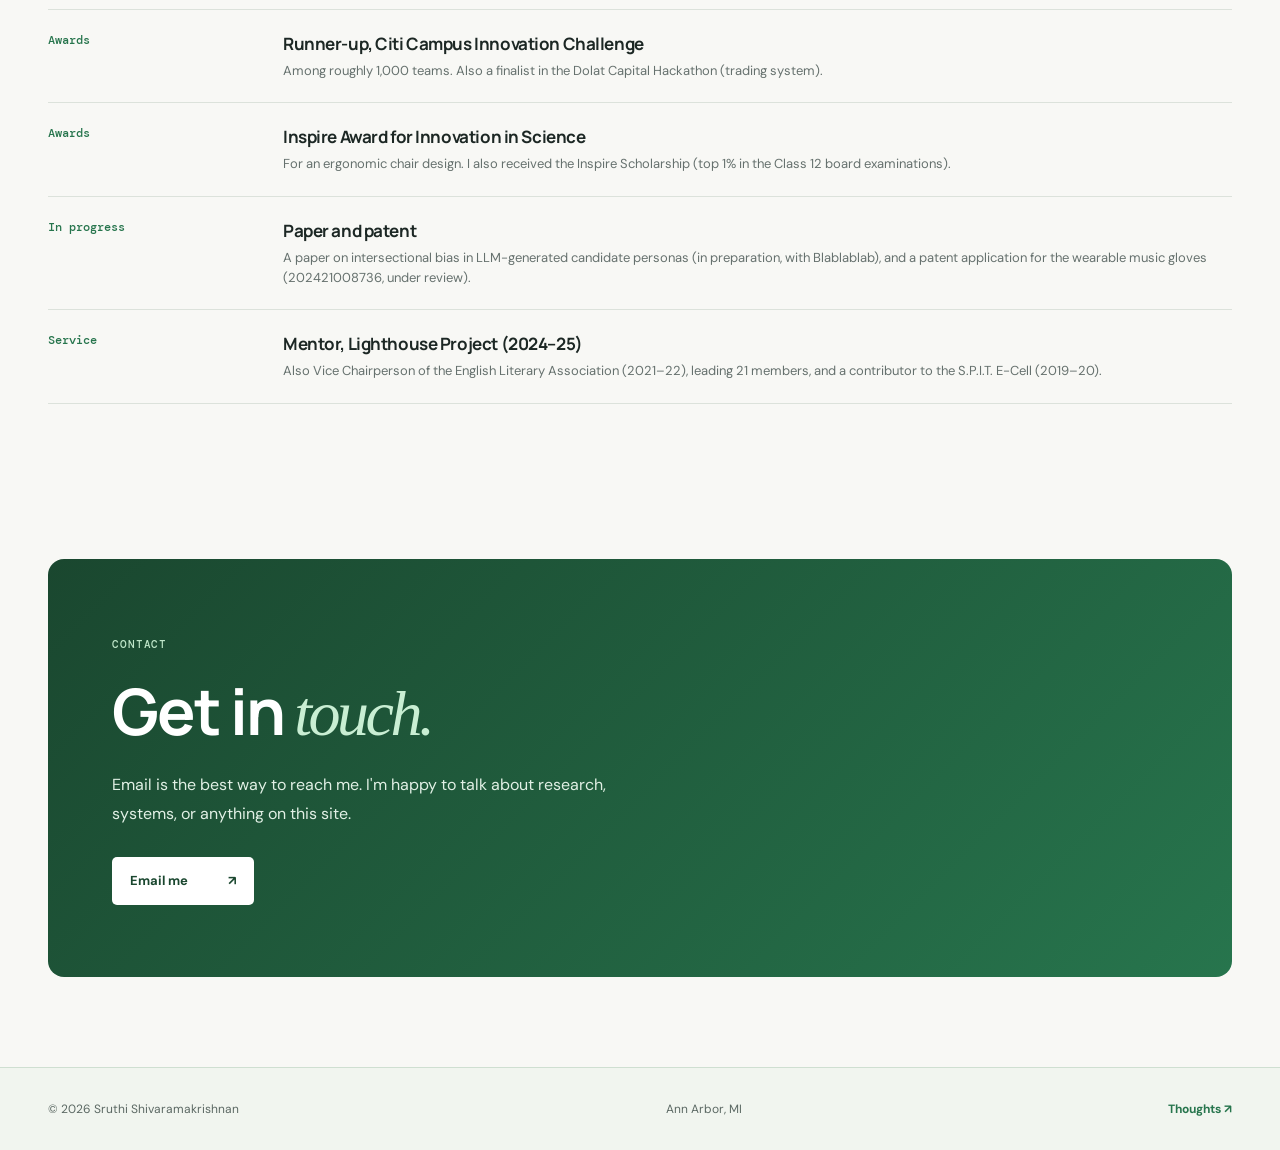
==== commit a945e7fc: "Update stylesheet and script version in index.html Updated stylesheet version in index.html and corr" ====
--- a/index.html
+++ b/index.html
@@ -1,7 +1,7 @@
 <!doctype html>
 <html lang="en">
 <head>
-<meta charset="utf-8"><meta name="viewport" content="width=device-width,initial-scale=1"><meta name="theme-color" content="#f8f8f5"><meta name="description" content="Sruthi Shivaramakrishnan: M.S. student in Data Science at the University of Michigan, working on computer systems, networking and security, and LLM evaluation."><title>Sruthi Shivaramakrishnan | Systems &amp; Learning</title><link rel="icon" href="data:image/svg+xml,%3Csvg xmlns=%27http://www.w3.org/2000/svg%27 viewBox=%270 0 64 64%27%3E%3Crect width=%2764%27 height=%2764%27 rx=%2714%27 fill=%27%23162521%27/%3E%3Ctext x=%2732%27 y=%2745%27 font-size=%2740%27 font-family=%27Georgia,serif%27 text-anchor=%27middle%27 fill=%27%23a7d7b6%27%3ES%3C/text%3E%3C/svg%3E"><link rel="preconnect" href="https://fonts.googleapis.com"><link rel="preconnect" href="https://fonts.gstatic.com" crossorigin><link rel="stylesheet" href="https://fonts.googleapis.com/css2?family=DM+Sans:wght@400;500;600;700&family=DM+Mono:wght@400;500&family=Manrope:wght@400;500;600;700;800&display=swap"><link rel="stylesheet" href="style.css?v=9"><script src="script.js?v=6" defer></script>
+<meta charset="utf-8"><meta name="viewport" content="width=device-width,initial-scale=1"><meta name="theme-color" content="#f8f8f5"><meta name="description" content="Sruthi Shivaramakrishnan: M.S. student in Data Science at the University of Michigan, working on computer systems, networking and security, and LLM evaluation."><title>Sruthi Shivaramakrishnan | Systems &amp; Learning</title><link rel="icon" href="data:image/svg+xml,%3Csvg xmlns=%27http://www.w3.org/2000/svg%27 viewBox=%270 0 64 64%27%3E%3Crect width=%2764%27 height=%2764%27 rx=%2714%27 fill=%27%23162521%27/%3E%3Ctext x=%2732%27 y=%2745%27 font-size=%2740%27 font-family=%27Georgia,serif%27 text-anchor=%27middle%27 fill=%27%23a7d7b6%27%3ES%3C/text%3E%3C/svg%3E"><link rel="preconnect" href="https://fonts.googleapis.com"><link rel="preconnect" href="https://fonts.gstatic.com" crossorigin><link rel="stylesheet" href="https://fonts.googleapis.com/css2?family=DM+Sans:wght@400;500;600;700&family=DM+Mono:wght@400;500&family=Manrope:wght@400;500;600;700;800&display=swap"><link rel="stylesheet" href="style.css?v=14"><script src="script.js?v=6" defer></script>
 </head>
 <body>
 <a class="skip-link" href="#main">Skip to content</a>
@@ -12,6 +12,7 @@
 <section id="research" class="section wrap"><div class="section-header"><div><span class="section-index">01 / RESEARCH</span><h2>Research and projects<span class="period">.</span></h2></div><p>Interests: computer systems, networking and security, high-performance computing, and trustworthy AI and LLM evaluation.</p></div><div class="research-list">
 <article class="research-row"><div class="research-meta"><span class="chip">CURRENT RESEARCH</span><span>Jan 2026 — Present</span></div><div><h3>Intrusion detection and shortcut learning</h3><p>At the NextGArch Lab, I'm testing whether packet-payload features can improve intrusion detection over rule-based systems like Snort, using the CIC-IDS2017 dataset. Feature-importance analysis and decision-rule extraction showed that the models were relying on shortcuts, and I'm helping develop ways to prevent that.</p><div class="tags"><span>Machine learning</span><span>Networking</span><span>Security</span></div></div></article>
 <article class="research-row"><div class="research-meta"><span class="chip">CURRENT RESEARCH</span><span>Apr 2026 — Present</span></div><div><h3>Intersectional bias in LLM-generated personas</h3><p>With Blablablab, I study the &ldquo;ideal candidate&rdquo; personas that LLMs write from job descriptions. Models evaluate both their own personas and other models&rsquo;, and I look at where they agree, where they disagree, and which bias patterns keep coming back.</p><div class="tags"><span>LLM evaluation</span><span>Reproducibility</span><span>Bias</span></div></div></article>
+<article class="research-row"><div class="research-meta"><span class="chip chip-neutral">COURSE PROJECT</span><span>EECS 556 · Team of three</span></div><div><h3>Adaptive ultrasound imaging with the generalized coherence factor</h3><p>We replicated Li and Li&rsquo;s 2003 paper on adaptive ultrasound imaging, using simulated RF channel data from Field II in MATLAB. We compared delay-and-sum, the generalized coherence factor (GCF), PARCA2-style and sign-coherence (SCF) beamforming under different amounts of phase aberration, measured by contrast ratio and contrast-to-noise ratio. We then extended the study with sweeps over the aberration correlation length, the array size and the GCF bandwidth parameter.</p><div class="tags"><span>Signal processing</span><span>MATLAB</span><span>Field II</span></div><a class="repo-link" href="https://github.com/sruShiva/Adaptive-Ultrasound-Imaging-gcf" target="_blank" rel="noopener">View code on GitHub <span aria-hidden="true">↗</span></a></div></article>
 <article class="research-row"><div class="research-meta"><span class="chip chip-neutral">SYSTEMS PROJECT</span><span>Fall 2025</span></div><div><h3>FastSim: incremental GPU-accelerated RTL simulation</h3><p>A Python/CUDA prototype that recompiles only the Verilog modules that changed, using content hashes and a cache of compiled CUDA kernels. It has a Verilog parser, a Verilog-to-CUDA transpiler and a command-line tool, and I tested it on small circuits (AND, ALU, counter). It is still a prototype.</p><div class="tags"><span>CUDA</span><span>Compilers</span><span>Verilog</span></div><a class="repo-link" href="https://github.com/sruShiva/RTL-SImulation-FastSim" target="_blank" rel="noopener">View code on GitHub <span aria-hidden="true">↗</span></a></div></article>
 <article class="research-row"><div class="research-meta"><span class="chip chip-neutral">SYSTEMS PROJECT</span><span>Spring 2025</span></div><div><h3>CUDA image processing</h3><p>CUDA kernels for Gaussian blur, grayscale conversion and Sobel-style edge detection. Making the blur separable cuts the work per pixel from O(r²) to O(2r). On one test image it ran 10.0× faster than OpenCV on the CPU (1.30 ms vs. 13.06 ms).</p><div class="tags"><span>GPU programming</span><span>Performance</span><span>Image processing</span></div><a class="repo-link" href="https://github.com/sruShiva/Image_processing_using_Cuda" target="_blank" rel="noopener">View code on GitHub <span aria-hidden="true">↗</span></a></div></article>
 <article class="research-row"><div class="research-meta"><span class="chip chip-neutral">TEAM PROJECT</span><span>Fall 2022 — Spring 2023</span></div><div><h3>Wearable music gloves for neurorehabilitation</h3><p>We designed gloves to help with hand dexterity after a stroke, with interactive exercises, music-based feedback and progress tracking. Patent application 202421008736.</p><div class="tags"><span>Wearables</span><span>Neurorehabilitation</span></div></div></article>
--- a/style.css
+++ b/style.css
@@ -82,3 +82,62 @@
 .hero-left{max-width:820px}
 .hero-text{max-width:680px}
 @media(max-width:780px){.hero{padding-top:56px;padding-bottom:64px}}
+
+/* v8: longer "why systems" statement + research header note */
+.quote-band p{max-width:780px;font-size:20px;line-height:1.55}
+#research .section-header>p{max-width:340px;line-height:1.6}
+@media(max-width:780px){.quote-band p{font-size:18px}}
+
+/* v9: repo links */
+.repo-link{display:inline-block;margin-top:16px;font-size:13px;font-weight:700;color:var(--green);border-bottom:1px solid #9dbba6;padding-bottom:1px;transition:border-color .2s,color .2s}
+.repo-link:hover{color:#1d5e3c;border-bottom-color:var(--green)}
+
+/* ---------- v10: blog-style thoughts page ---------- */
+.blog-page .thoughts-hero{padding-bottom:28px}
+.blog-page .thoughts-hero>p{margin-bottom:0}
+.blog-layout{display:grid;grid-template-columns:minmax(0,720px) 240px;gap:96px;justify-content:start;align-items:start;padding-top:36px;padding-bottom:96px}
+.posts{grid-column:1;grid-row:1;min-width:0}
+.post-index{grid-column:2;grid-row:1;position:sticky;top:110px;border-left:2px solid var(--green);padding:2px 0 2px 20px}
+.post-index h3{font-family:'DM Mono',monospace;font-size:11px;letter-spacing:.12em;font-weight:500;color:#3f6b55;margin:0 0 14px}
+.post-index ol{list-style:none;margin:0 0 22px;padding:0;display:grid;gap:10px}
+.post-index ol a{font-size:15px;line-height:1.4;color:#44594c}
+.post-index ol a:hover{color:var(--green);text-decoration:underline}
+.post-index .back-home{font-size:14px;font-weight:700;color:var(--green)}
+.post{padding:48px 0;border-top:1px solid #cfdfd1;scroll-margin-top:100px}
+.post:first-of-type{border-top:0;padding-top:12px}
+.post-tag{font-family:'DM Mono',monospace;font-size:11px;letter-spacing:.12em;color:var(--green);margin:0 0 12px}
+.post h2{font-size:clamp(27px,3.4vw,38px);line-height:1.2;letter-spacing:-.03em;color:#16281f;margin:0 0 20px}
+.post p{font-size:18px;line-height:1.85;color:#2f3f36;margin:0 0 18px;max-width:none}
+.post .four-q{display:block;margin:8px 0 26px;padding:0;list-style:none;counter-reset:q}
+.post .four-q li{display:flex;gap:16px;align-items:baseline;background:none;border:0;border-bottom:1px solid #d6e3d7;border-radius:0;padding:15px 0;font-size:18px;line-height:1.55;color:#26362e;counter-increment:q}
+.post .four-q li:first-child{border-top:1px solid #d6e3d7}
+.post .four-q li::before{content:counter(q);flex:0 0 auto;font-family:'DM Mono',monospace;font-size:14px;color:var(--green);font-weight:500;width:18px}
+.post .pull{border-left:3px solid var(--green);padding:4px 0 4px 22px;font-family:Georgia,'Times New Roman',serif;font-style:italic;font-size:21px;line-height:1.6;color:#1d5e3c;margin-top:8px}
+.blog-page .section-note{margin-top:20px;padding-top:28px;border-top:1px solid #cfdfd1;font-size:16px}
+@media(max-width:1000px){
+  .blog-layout{grid-template-columns:minmax(0,1fr);gap:20px;padding-top:12px}
+  .post-index{grid-column:1;grid-row:1;position:static;border-left:0;border-top:1px solid #cfdfd1;border-bottom:1px solid #cfdfd1;padding:18px 0}
+  .post-index ol{margin-bottom:14px}
+  .posts{grid-row:2}
+}
+@media(max-width:540px){.post p,.post .four-q li{font-size:17px}.post .pull{font-size:19px}.post{padding:36px 0}}
+.post p.post-tag{font-family:'DM Mono',monospace;font-size:11px;letter-spacing:.12em;line-height:1.4;color:var(--green);margin:0 0 12px}
+.blog-page .thoughts-hero{padding-top:72px}
+.blog-page .thoughts-hero h1{font-size:clamp(42px,6vw,72px);line-height:1.05}
+
+/* ---------- v11: notebook-style notes feed ---------- */
+.notes-page .feed{max-width:700px;margin:28px 0 0 7px;border-left:2px solid #c7dac9}
+.note{position:relative;padding:2px 0 46px 34px;scroll-margin-top:100px}
+.note::before{content:"";position:absolute;left:-8px;top:7px;width:14px;height:14px;border-radius:50%;background:var(--bg);border:3px solid var(--green)}
+.note-tag{display:inline-block;font-family:'DM Mono',monospace;font-size:11px;letter-spacing:.1em;line-height:1;padding:5px 9px;border-radius:3px;background:#dcebdc;border:1px solid #bcd7c0;color:#1d5e3c}
+.note-tag.open{background:transparent;border-color:#8fb39a;color:#2f5e45}
+.note-date{margin-left:12px;font-family:'DM Mono',monospace;font-size:12px;color:#5b6863}
+.note h2{font-size:clamp(22px,2.6vw,27px);line-height:1.3;letter-spacing:-.02em;color:#16281f;margin:14px 0 12px}
+.note p{font-size:17px;line-height:1.8;color:#2f3f36;margin:0 0 14px}
+.note .four-q{display:block;list-style:none;margin:10px 0 22px;padding:0;counter-reset:q}
+.note .four-q li{display:flex;gap:16px;align-items:baseline;background:none;border:0;border-bottom:1px solid #d6e3d7;border-radius:0;padding:12px 0;font-size:17px;line-height:1.55;color:#26362e;counter-increment:q}
+.note .four-q li:first-child{border-top:1px solid #d6e3d7}
+.note .four-q li::before{content:counter(q);flex:0 0 auto;width:16px;font-family:'DM Mono',monospace;font-size:14px;color:var(--green)}
+.note .pull{border-left:3px solid var(--green);padding:3px 0 3px 20px;font-family:Georgia,'Times New Roman',serif;font-style:italic;font-size:20px;line-height:1.6;color:#1d5e3c}
+.notes-page .section-note{max-width:700px;margin:8px 0 96px 7px;padding-top:26px;border-top:1px solid #cfdfd1}
+@media(max-width:540px){.note{padding-left:24px}.note p,.note .four-q li{font-size:16px}.note .pull{font-size:18px}}
